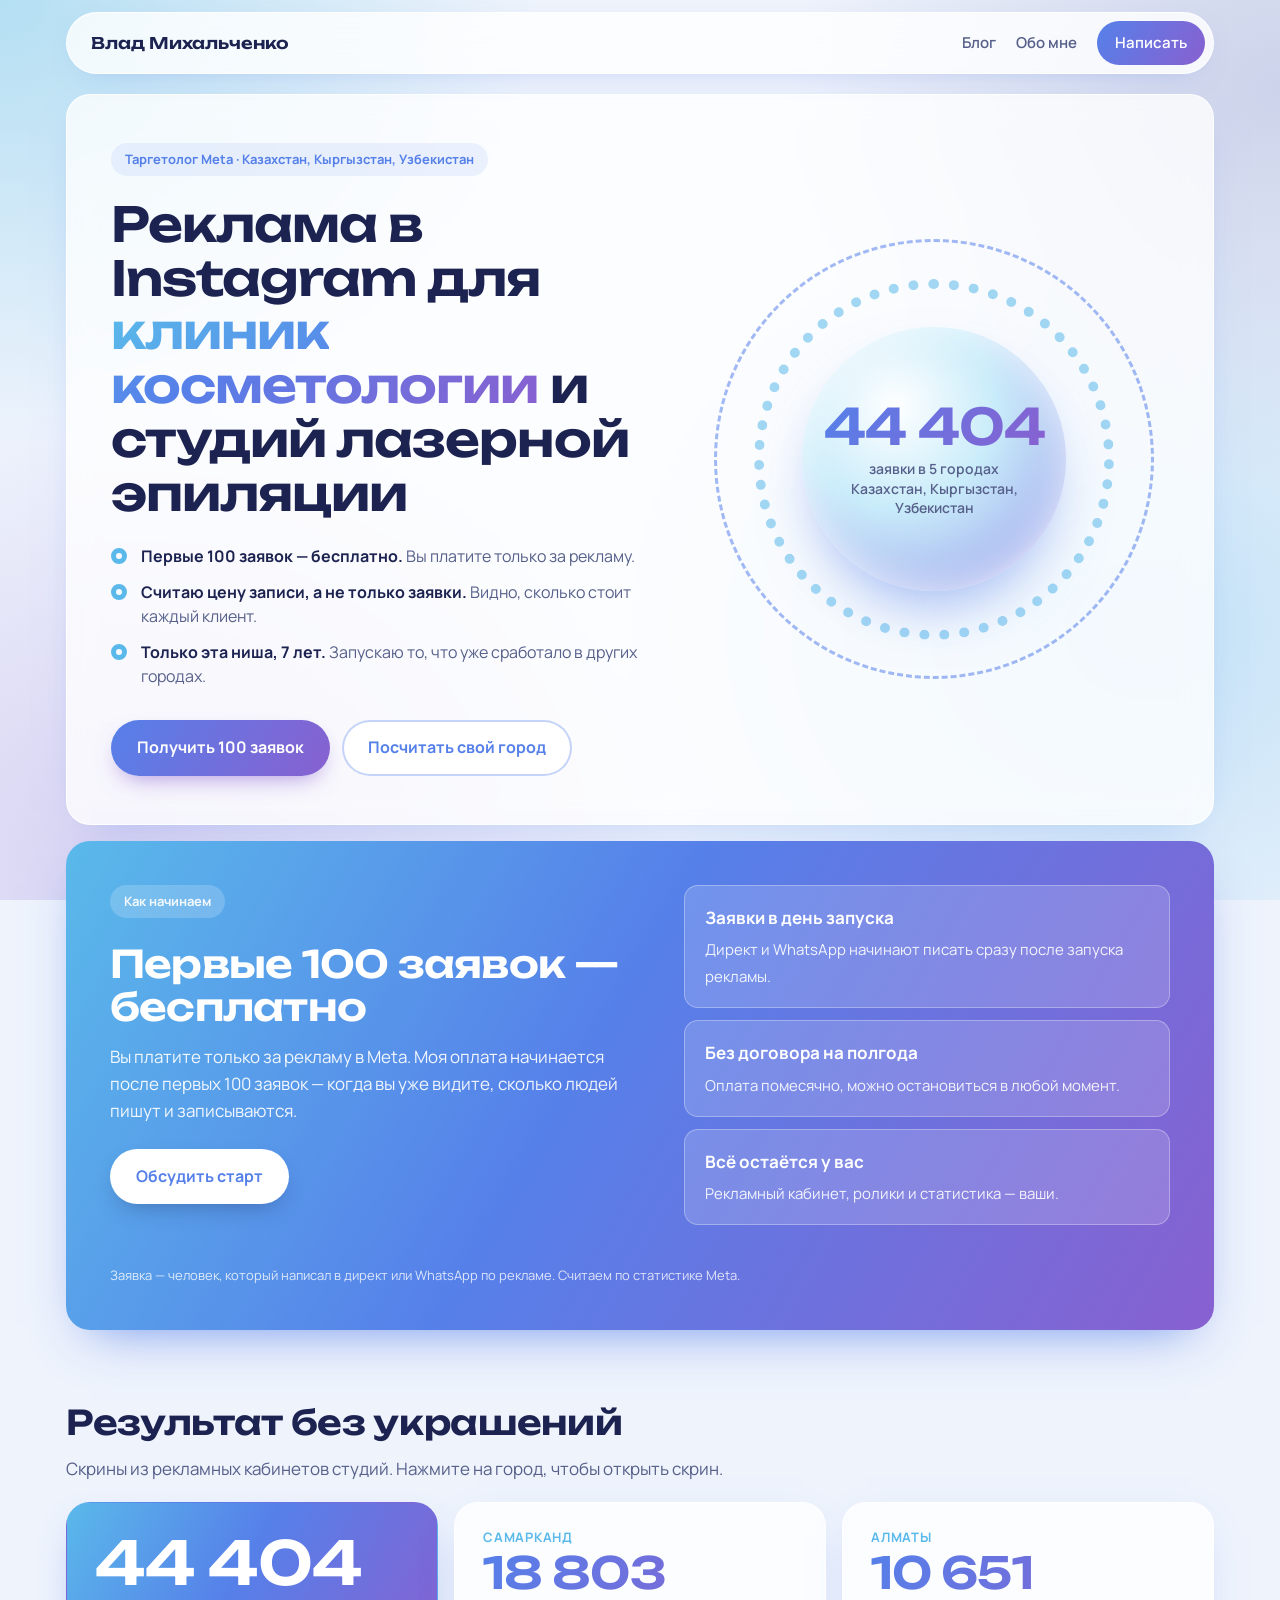
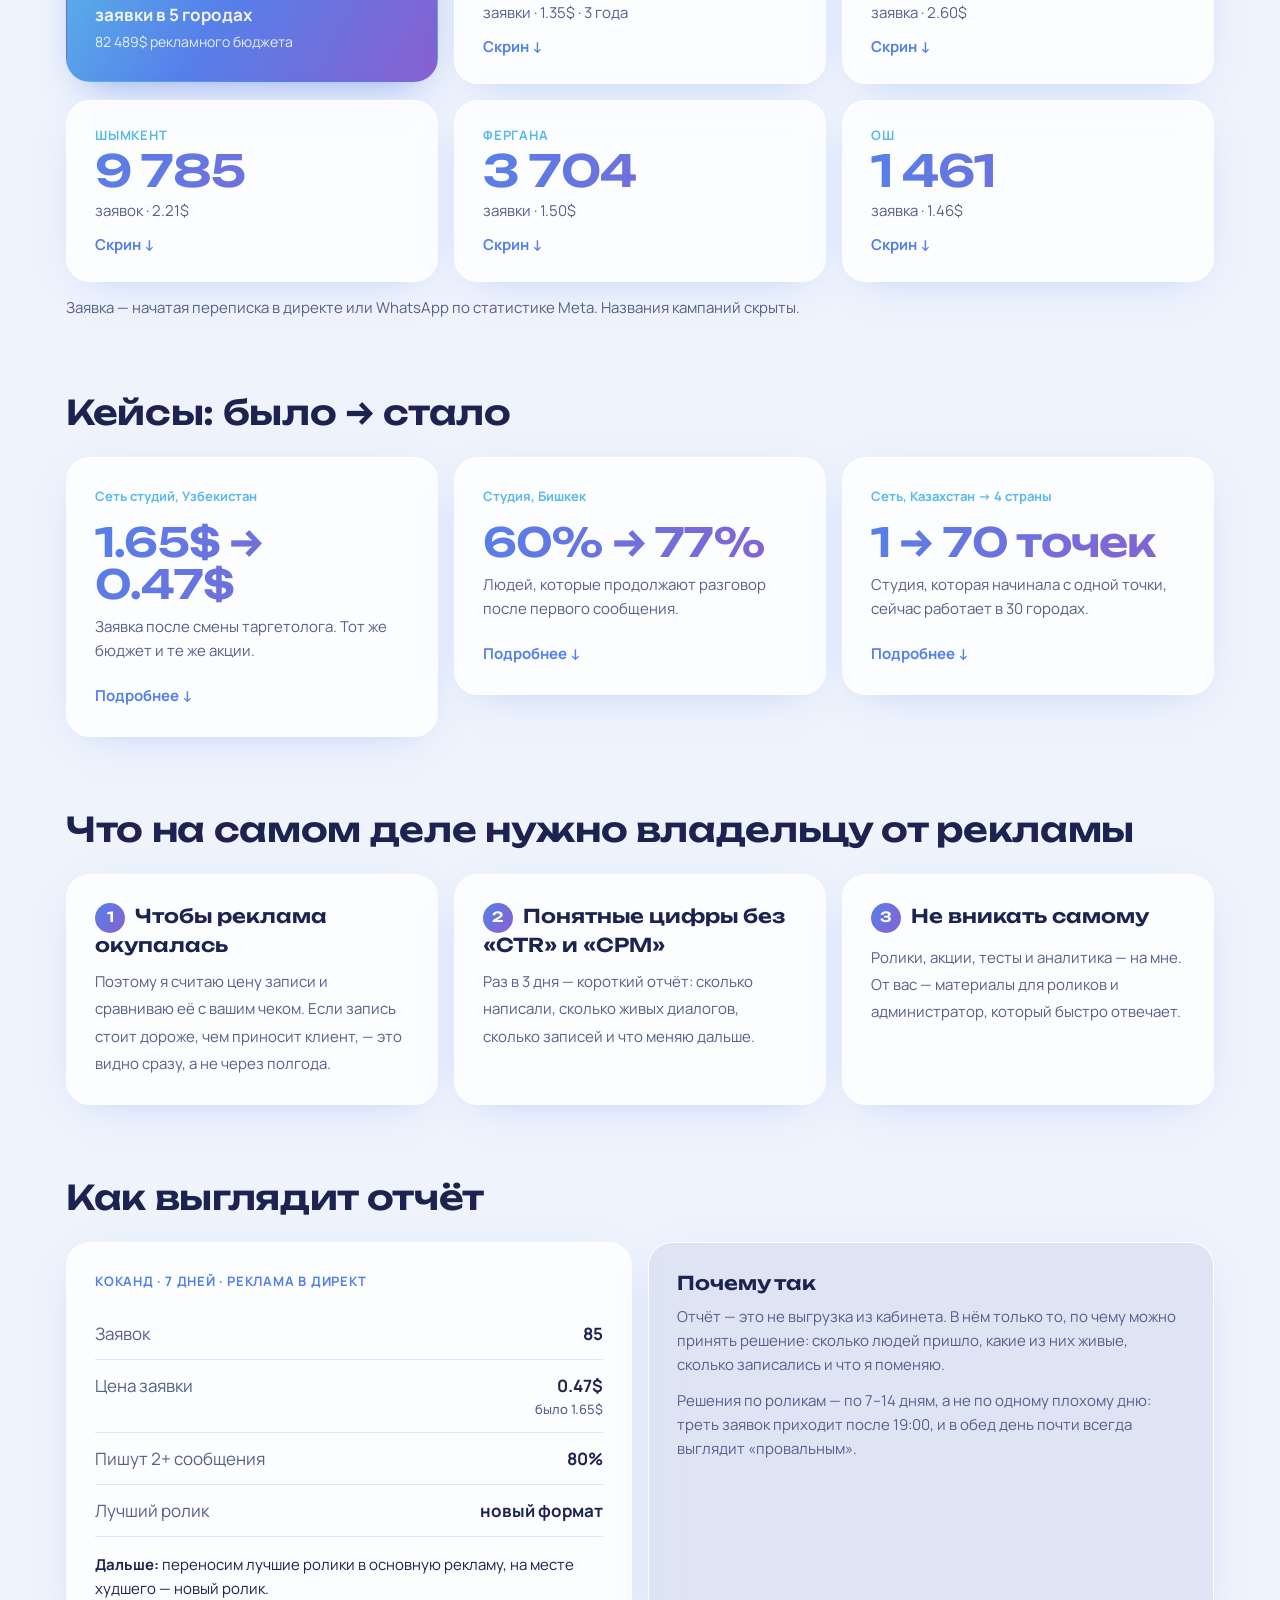
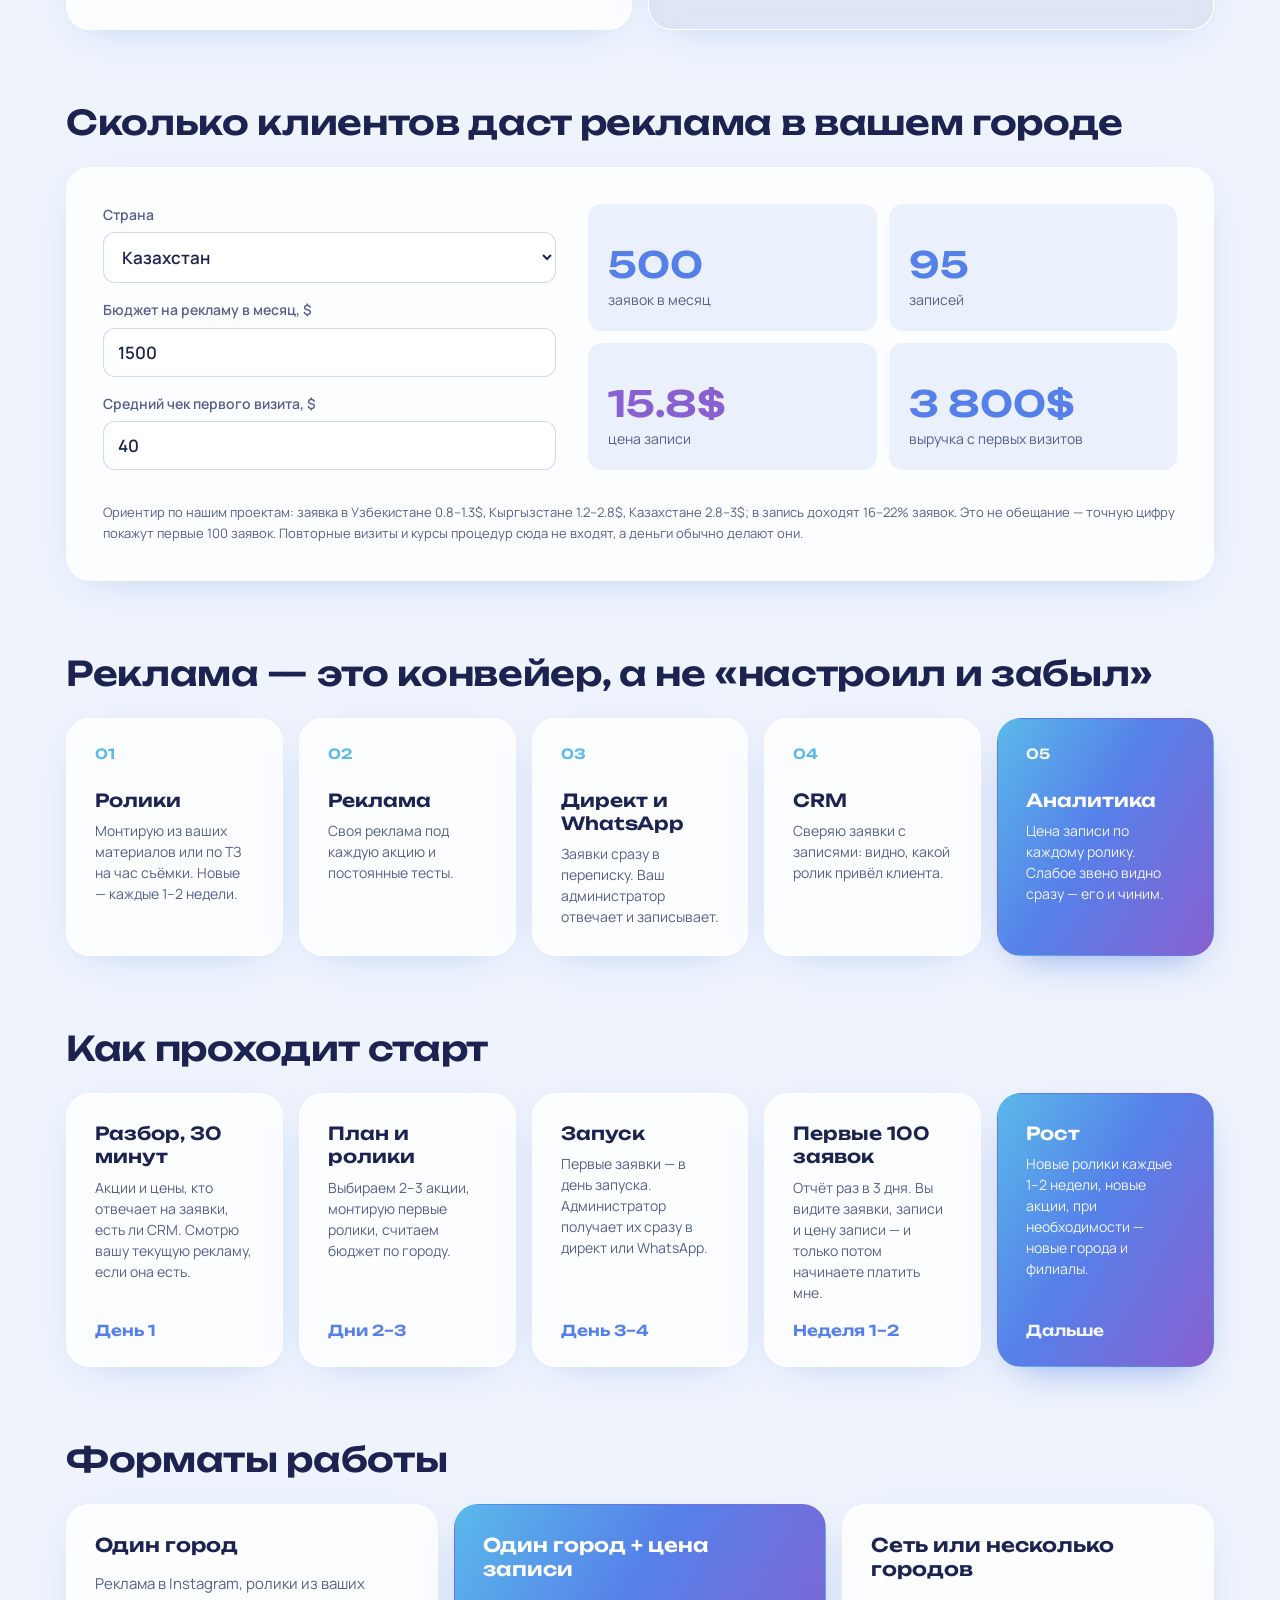
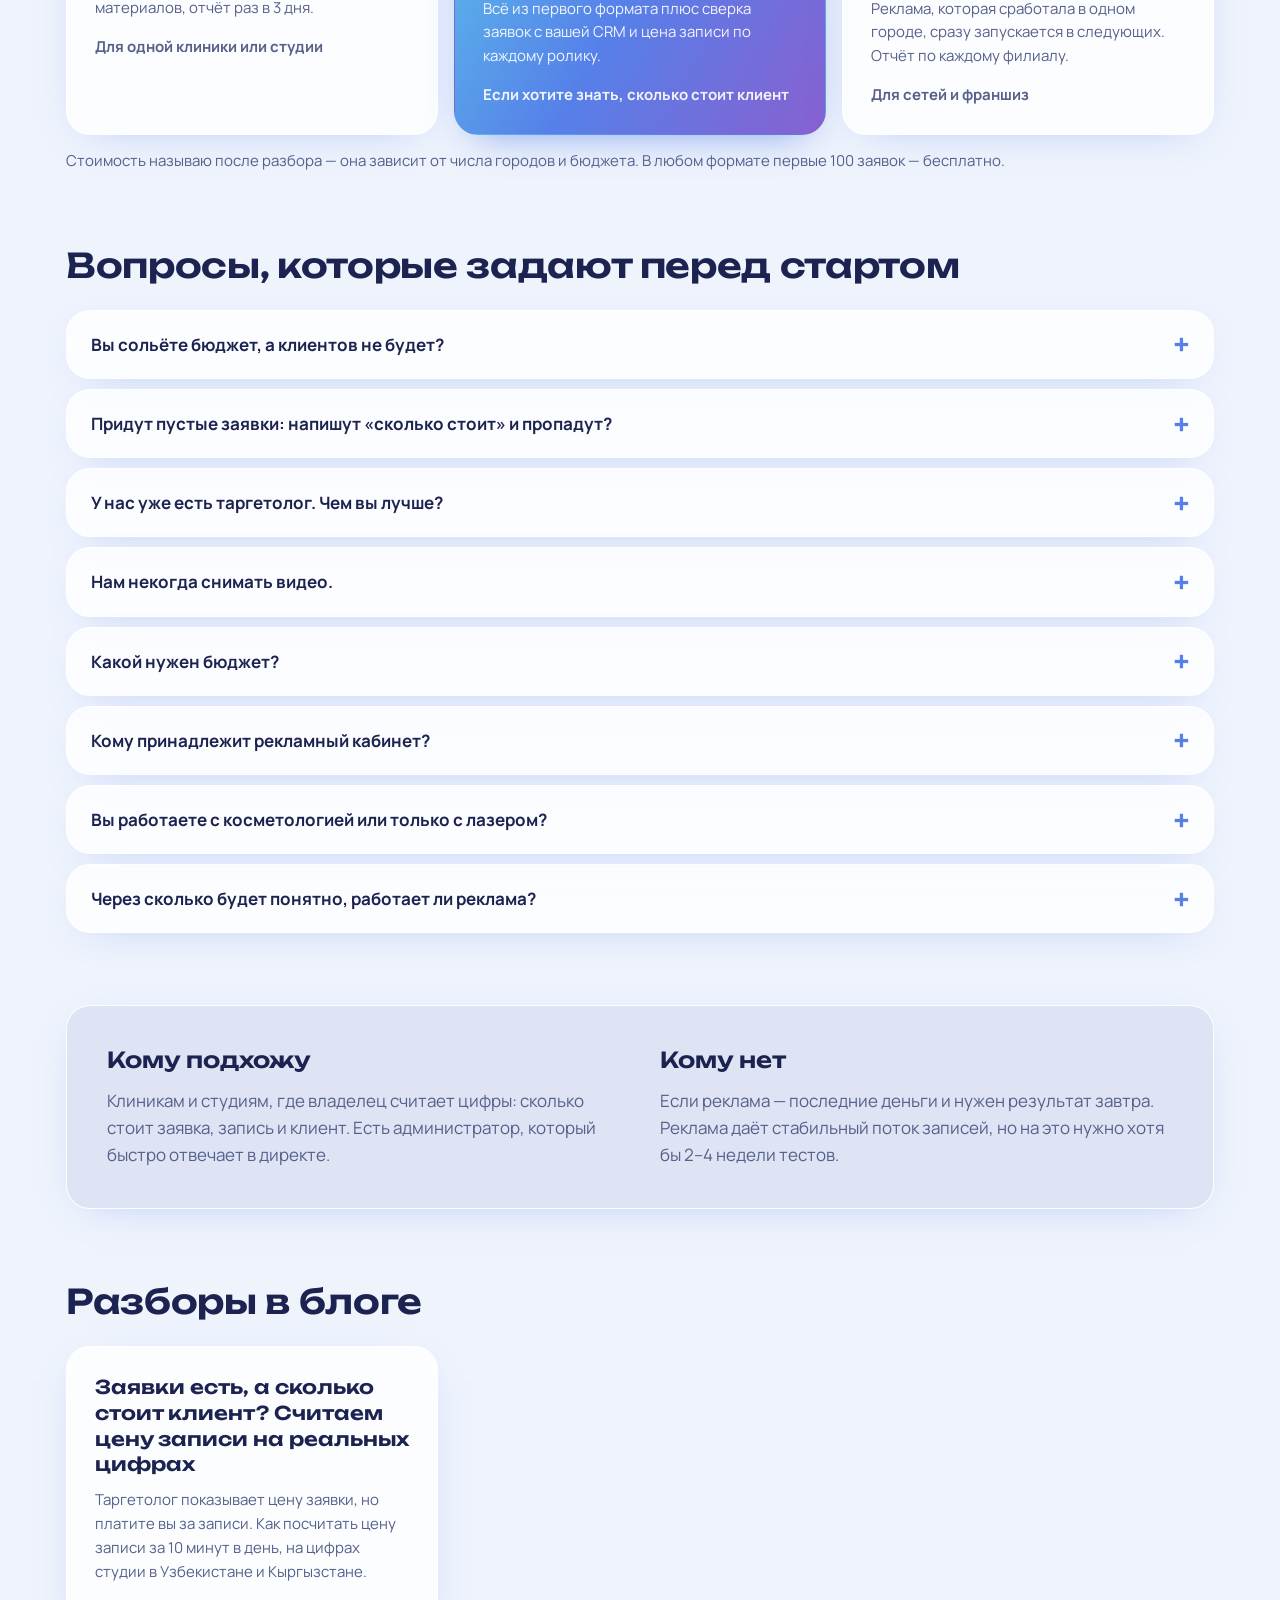
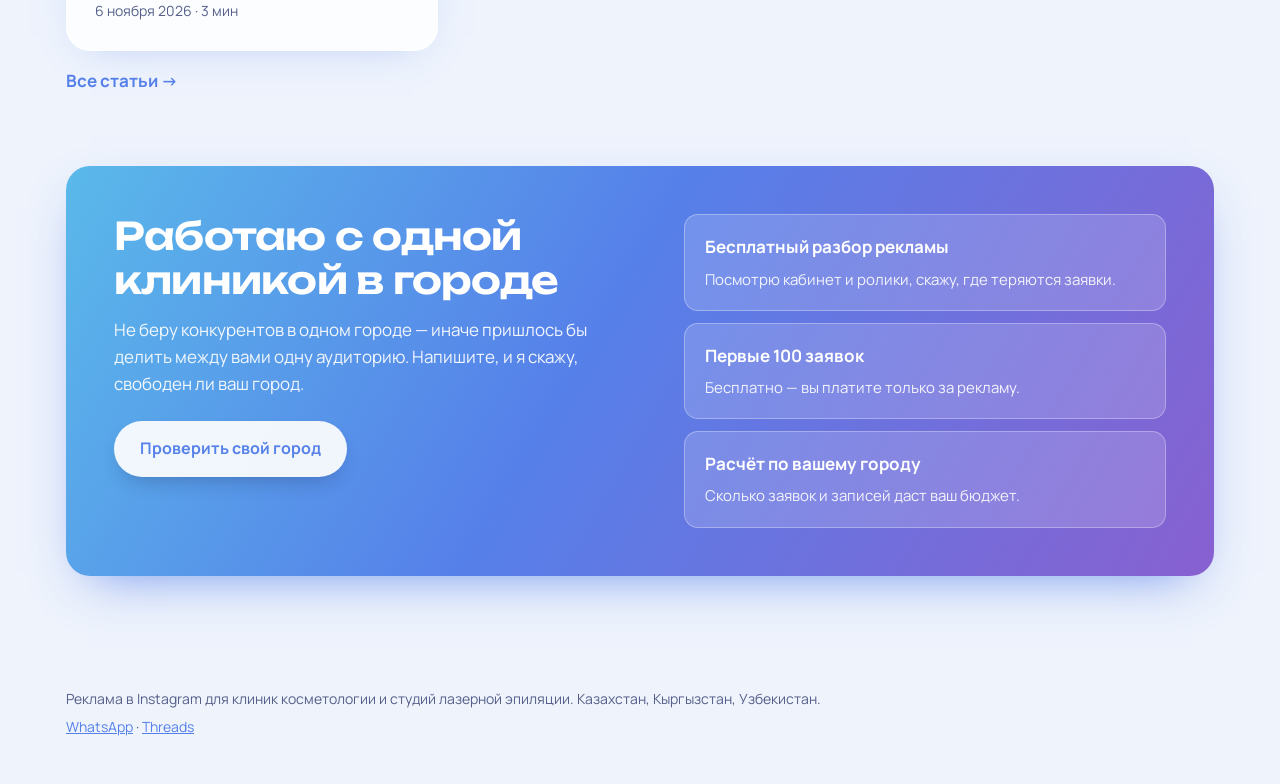
==== index.html @ 5db29335 "Яндекс Метрика" ====
<!doctype html>
<html lang="ru">
<head>
<meta charset="utf-8">
<meta name="viewport" content="width=device-width, initial-scale=1">
<title>Реклама в Instagram для клиник косметологии и студий лазерной эпиляции — Влад Михальченко</title>
<meta name="description" content="Таргетолог Meta для клиник косметологии и студий лазерной эпиляции: заявки в директ, цена записи, ролики и аналитика. Казахстан, Кыргызстан, Узбекистан.">
<link rel="canonical" href="https://vladtarget.com/">

<meta property="og:type" content="website">
<meta property="og:title" content="Реклама в Instagram для клиник косметологии и студий лазерной эпиляции — Влад Михальченко">
<meta property="og:description" content="Таргетолог Meta для клиник косметологии и студий лазерной эпиляции: заявки в директ, цена записи, ролики и аналитика. Казахстан, Кыргызстан, Узбекистан.">
<meta property="og:url" content="https://vladtarget.com/">
<meta property="og:site_name" content="Влад Михальченко — реклама для клиник">
<meta property="og:locale" content="ru_RU">
<meta property="og:image" content="https://vladtarget.com/og.jpg">
<meta property="og:image:width" content="1200">
<meta property="og:image:height" content="630">
<meta name="twitter:card" content="summary_large_image">
<link rel="icon" href="/favicon.svg" type="image/svg+xml">
<link rel="preconnect" href="https://fonts.googleapis.com"><link rel="preconnect" href="https://fonts.gstatic.com" crossorigin>
<link rel="stylesheet" href="https://fonts.googleapis.com/css2?family=Manrope:wght@400;500;600;700;800&family=Unbounded:wght@500;600;700&display=swap">
<link rel="stylesheet" href="/style.css">
<script type="application/ld+json">{"@context": "https://schema.org", "@type": "WebSite", "name": "Влад Михальченко — реклама для клиник", "url": "https://vladtarget.com/", "inLanguage": "ru", "author": {"@type": "Person", "name": "Влад Михальченко", "url": "https://vladtarget.com/about/", "jobTitle": "Таргетолог Meta (Instagram, Facebook)", "sameAs": ["https://www.threads.net/@vlad_lh"]}}</script>
<script>(function(m,e,t,r,i,k,a){m[i]=m[i]||function(){(m[i].a=m[i].a||[]).push(arguments)};m[i].l=1*new Date();
for(var j=0;j<document.scripts.length;j++){if(document.scripts[j].src===r){return;}}
k=e.createElement(t),a=e.getElementsByTagName(t)[0],k.async=1,k.src=r,a.parentNode.insertBefore(k,a)})(window,document,'script','https://mc.yandex.ru/metrika/tag.js?id=114109129','ym');
ym(114109129,'init',{ssr:true,webvisor:true,clickmap:true,referrer:document.referrer,url:location.href,accurateTrackBounce:true,trackLinks:true});
document.addEventListener('click',function(e){var a=e.target.closest&&e.target.closest('a[href*="wa.me/"]');if(a){ym(114109129,'reachGoal','whatsapp');}});</script>
<noscript><div><img src="https://mc.yandex.ru/watch/114109129" style="position:absolute;left:-9999px" alt=""></div></noscript>
</head>
<body>
<header class="top"><div class="wrap">
  <a class="logo" href="/">Влад Михальченко</a>
  <nav><a class="nav-home" href="/blog/">Блог</a><a href="/about/">Обо мне</a><a class="nav-cta" href="https://wa.me/77712825889?text=Привет%2C+прочитал+статью+в+блоге%2C+хочу+обсудить+рекламу" rel="noopener" target="_blank">Написать</a></nav>
</div></header>
<main class="wrap">
<section class="tile hero-grid">
  <div class="hero-main">
    <p class="pill">Таргетолог Meta · Казахстан, Кыргызстан, Узбекистан</p>
    <h1>Реклама в Instagram для <span class="hl">клиник косметологии</span> и студий лазерной эпиляции</h1>
    <ul class="hero-bullets">
      <li><b>Первые 100 заявок — бесплатно.</b> Вы платите только за рекламу.</li>
      <li><b>Считаю цену записи, а не только заявки.</b> Видно, сколько стоит каждый клиент.</li>
      <li><b>Только эта ниша, 7 лет.</b> Запускаю то, что уже сработало в других городах.</li>
    </ul>
    <p class="hero-actions"><a class="btn" href="https://wa.me/77712825889?text=Привет%2C+прочитал+статью+в+блоге%2C+хочу+обсудить+рекламу" rel="noopener" target="_blank">Получить 100 заявок</a><a class="btn btn-dark" href="#calc">Посчитать свой город</a></p>
  </div>
  <div class="hero-visual" aria-hidden="true">
    <div class="orbit orbit-1"></div>
    <div class="orbit orbit-2"></div>
    <div class="orbit orbit-3"></div>
    <div class="orbit-core"><b>44 404</b><span>заявки в 5 городах<br>Казахстан, Кыргызстан,<br>Узбекистан</span></div>
  </div>
</section>

<section class="tile tile-dark offer">
  <div class="offer-main">
    <p class="pill pill-light">Как начинаем</p>
    <h2>Первые 100 заявок — бесплатно</h2>
    <p>Вы платите только за рекламу в Meta. Моя оплата начинается после первых 100 заявок — когда вы уже видите, сколько людей пишут и записываются.</p>
    <a class="btn" href="https://wa.me/77712825889?text=Привет%2C+прочитал+статью+в+блоге%2C+хочу+обсудить+рекламу" rel="noopener" target="_blank">Обсудить старт</a>
  </div>
  <ul class="offer-list">
    <li><b>Заявки в день запуска</b><span>Директ и WhatsApp начинают писать сразу после запуска рекламы.</span></li>
    <li><b>Без договора на полгода</b><span>Оплата помесячно, можно остановиться в любой момент.</span></li>
    <li><b>Всё остаётся у вас</b><span>Рекламный кабинет, ролики и статистика — ваши.</span></li>
  </ul>
  <p class="offer-note">Заявка — человек, который написал в директ или WhatsApp по рекламе. Считаем по статистике Meta.</p>
</section>

<h2 class="h2">Результат без украшений</h2>
<p class="section-lead">Скрины из рекламных кабинетов студий. Нажмите на город, чтобы открыть скрин.</p>
<section class="bento cities">
  <div class="tile tile-accent cities-total"><b>44 404</b><span>заявки в 5 городах</span><em>82 489$ рекламного бюджета</em></div>
  <details class="tile city"><summary><span class="city-name">Самарканд</span><b>18 803</b><span class="city-meta">заявки · 1.35$ · 3 года</span><span class="case-open">Скрин</span></summary><img src="/cases/samarkand.jpg" alt="Самарканд: 18 803 переписки, 1.35$, расход 25 433.98$" loading="lazy"></details>
  <details class="tile city"><summary><span class="city-name">Алматы</span><b>10 651</b><span class="city-meta">заявка · 2.60$</span><span class="case-open">Скрин</span></summary><img src="/cases/almaty.jpg" alt="Алматы: 10 651 переписка, 2.60$, расход 27 689.93$" loading="lazy"></details>
  <details class="tile city"><summary><span class="city-name">Шымкент</span><b>9 785</b><span class="city-meta">заявок · 2.21$</span><span class="case-open">Скрин</span></summary><img src="/cases/shymkent.jpg" alt="Шымкент: 9 785 переписок, 2.21$, расход 21 665.60$" loading="lazy"></details>
  <details class="tile city"><summary><span class="city-name">Фергана</span><b>3 704</b><span class="city-meta">заявки · 1.50$</span><span class="case-open">Скрин</span></summary><img src="/cases/fergana.jpg" alt="Фергана: 3 704 переписки, 1.50$, расход 5 564.79$" loading="lazy"></details>
  <details class="tile city"><summary><span class="city-name">Ош</span><b>1 461</b><span class="city-meta">заявка · 1.46$</span><span class="case-open">Скрин</span></summary><img src="/cases/osh.jpg" alt="Ош: 1 461 переписка, 1.46$, расход 2 133.60$" loading="lazy"></details>
</section>
<p class="formats-note">Заявка — начатая переписка в директе или WhatsApp по статистике Meta. Названия кампаний скрыты.</p>

<h2 class="h2">Кейсы: было → стало</h2>
<section class="bento cases3">
  <details class="tile case">
    <summary>
      <p class="case-tag">Сеть студий, Узбекистан</p>
      <p class="case-big">1.65$ → 0.47$</p>
      <p class="case-sub">Заявка после смены таргетолога. Тот же бюджет и те же акции.</p>
      <span class="case-open">Подробнее</span>
    </summary>
    <div class="case-body">
      <p><b>Задача.</b> Франчайзи сети пришли от другого таргетолога: заявка 1.4–2$, владельцы считали, что «рынок столько стоит».</p>
      <p><b>Что сделали.</b> Бюджет и акции не трогали — заменили ролики и пересобрали рекламу под каждую акцию.</p>
      <p><b>Результат за первую неделю:</b></p>
      <ul><li>Коканд: 1.65$ → 0.47$, 85 заявок</li><li>Андижан: 0.71$ → 0.31$, 120 заявок</li><li>Фергана: 1.43$ → 0.83$</li><li>Джизак: ~2$ → 0.44$</li></ul>
    </div>
  </details>
  <details class="tile case">
    <summary>
      <p class="case-tag">Студия, Бишкек</p>
      <p class="case-big">60% → 77%</p>
      <p class="case-sub">Людей, которые продолжают разговор после первого сообщения.</p>
      <span class="case-open">Подробнее</span>
    </summary>
    <div class="case-body">
      <p><b>Задача.</b> Админы жаловались: «пишут по рекламе и сразу пропадают».</p>
      <p><b>Что сделали.</b> Стали оценивать ролики не по цене заявки, а по живому диалогу — человек написал 2 сообщения и больше. Слабые по этой цифре ролики убрали, остальное перестроили.</p>
      <p><b>Результат.</b> Доля живых диалогов выросла с 60% до 77%. Цена новой записи — 6.55$ (по системе записи, август).</p>
    </div>
  </details>
  <details class="tile case">
    <summary>
      <p class="case-tag">Сеть, Казахстан → 4 страны</p>
      <p class="case-big">1 → 70 точек</p>
      <p class="case-sub">Студия, которая начинала с одной точки, сейчас работает в 30 городах.</p>
      <span class="case-open">Подробнее</span>
    </summary>
    <div class="case-body">
      <p><b>Задача.</b> Первая студия хотела стабильный поток клиентов, потом — открываться в новых городах.</p>
      <p><b>Что сделали.</b> Рекламу, которая сработала в одном городе, сразу запускали в следующем. Новые точки получали заявки с первых дней, без месяцев тестов.</p>
      <p><b>Результат.</b> Сеть выросла через франшизу в Казахстан, Кыргызстан, Узбекистан и Беларусь. Новые точки передавали мне.</p>
    </div>
  </details>
</section>

<h2 class="h2">Что на самом деле нужно владельцу от рекламы</h2>
<ol class="bento needs">
  <li class="tile"><b>Чтобы реклама окупалась</b><span>Поэтому я считаю цену записи и сравниваю её с вашим чеком. Если запись стоит дороже, чем приносит клиент, — это видно сразу, а не через полгода.</span></li>
  <li class="tile"><b>Понятные цифры без «CTR» и «CPM»</b><span>Раз в 3 дня — короткий отчёт: сколько написали, сколько живых диалогов, сколько записей и что меняю дальше.</span></li>
  <li class="tile"><b>Не вникать самому</b><span>Ролики, акции, тесты и аналитика — на мне. От вас — материалы для роликов и администратор, который быстро отвечает.</span></li>
</ol>

<h2 class="h2">Как выглядит отчёт</h2>
<section class="bento report-grid">
  <div class="tile report">
    <p class="report-head">Коканд · 7 дней · реклама в директ</p>
    <ul class="report-rows">
      <li><span>Заявок</span><b>85</b></li>
      <li><span>Цена заявки</span><b>0.47$ <em>было 1.65$</em></b></li>
      <li><span>Пишут 2+ сообщения</span><b>80%</b></li>
      <li><span>Лучший ролик</span><b>новый формат</b></li>
    </ul>
    <p class="report-next"><b>Дальше:</b> переносим лучшие ролики в основную рекламу, на месте худшего — новый ролик.</p>
  </div>
  <div class="tile tile-soft report-why">
    <h3>Почему так</h3>
    <p>Отчёт — это не выгрузка из кабинета. В нём только то, по чему можно принять решение: сколько людей пришло, какие из них живые, сколько записались и что я поменяю.</p>
    <p>Решения по роликам — по 7–14 дням, а не по одному плохому дню: треть заявок приходит после 19:00, и в обед день почти всегда выглядит «провальным».</p>
  </div>
</section>

<h2 class="h2" id="calc">Сколько клиентов даст реклама в вашем городе</h2>
<section class="tile calc">
  <div class="calc-form">
    <label>Страна
      <select id="c-country">
        <option value="1.3">Узбекистан</option>
        <option value="2.5">Кыргызстан</option>
        <option value="3" selected>Казахстан</option>
      </select>
    </label>
    <label>Бюджет на рекламу в месяц, $
      <input id="c-budget" type="number" min="100" step="50" value="1500" inputmode="numeric">
    </label>
    <label>Средний чек первого визита, $
      <input id="c-check" type="number" min="5" step="5" value="40" inputmode="numeric">
    </label>
  </div>
  <div class="calc-out">
    <div><b id="o-leads">—</b><span>заявок в месяц</span></div>
    <div><b id="o-rec">—</b><span>записей</span></div>
    <div><b id="o-cpr">—</b><span>цена записи</span></div>
    <div><b id="o-rev">—</b><span>выручка с первых визитов</span></div>
  </div>
  <p class="calc-note">Ориентир по нашим проектам: заявка в Узбекистане 0.8–1.3$, Кыргызстане 1.2–2.8$, Казахстане 2.8–3$; в запись доходят 16–22% заявок. Это не обещание — точную цифру покажут первые 100 заявок. Повторные визиты и курсы процедур сюда не входят, а деньги обычно делают они.</p>
</section>
<script>
(function () {
  var $ = function (id) { return document.getElementById(id); };
  function fmt(n) { return Math.round(n).toLocaleString('ru-RU'); }
  function calc() {
    var cpl = parseFloat($('c-country').value) || 3;
    var budget = parseFloat($('c-budget').value) || 0;
    var check = parseFloat($('c-check').value) || 0;
    var leads = budget / cpl, rec = leads * 0.19;
    $('o-leads').textContent = fmt(leads);
    $('o-rec').textContent = fmt(rec);
    $('o-cpr').textContent = rec ? (budget / rec).toFixed(1).replace('.0', '') + '$' : '—';
    $('o-rev').textContent = fmt(rec * check) + '$';
  }
  ['c-country', 'c-budget', 'c-check'].forEach(function (id) { $(id).addEventListener('input', calc); });
  calc();
})();
</script>

<h2 class="h2">Реклама — это конвейер, а не «настроил и забыл»</h2>
<ol class="bento conveyor">
  <li class="tile"><i>01</i><b>Ролики</b><span>Монтирую из ваших материалов или по ТЗ на час съёмки. Новые — каждые 1–2 недели.</span></li>
  <li class="tile"><i>02</i><b>Реклама</b><span>Своя реклама под каждую акцию и постоянные тесты.</span></li>
  <li class="tile"><i>03</i><b>Директ и WhatsApp</b><span>Заявки сразу в переписку. Ваш администратор отвечает и записывает.</span></li>
  <li class="tile"><i>04</i><b>CRM</b><span>Сверяю заявки с записями: видно, какой ролик привёл клиента.</span></li>
  <li class="tile tile-accent"><i>05</i><b>Аналитика</b><span>Цена записи по каждому ролику. Слабое звено видно сразу — его и чиним.</span></li>
</ol>

<h2 class="h2">Как проходит старт</h2>
<ol class="bento stages">
  <li class="tile"><b>Разбор, 30 минут</b><span>Акции и цены, кто отвечает на заявки, есть ли CRM. Смотрю вашу текущую рекламу, если она есть.</span><i>День 1</i></li>
  <li class="tile"><b>План и ролики</b><span>Выбираем 2–3 акции, монтирую первые ролики, считаем бюджет по городу.</span><i>Дни 2–3</i></li>
  <li class="tile"><b>Запуск</b><span>Первые заявки — в день запуска. Администратор получает их сразу в директ или WhatsApp.</span><i>День 3–4</i></li>
  <li class="tile"><b>Первые 100 заявок</b><span>Отчёт раз в 3 дня. Вы видите заявки, записи и цену записи — и только потом начинаете платить мне.</span><i>Неделя 1–2</i></li>
  <li class="tile tile-accent"><b>Рост</b><span>Новые ролики каждые 1–2 недели, новые акции, при необходимости — новые города и филиалы.</span><i>Дальше</i></li>
</ol>

<h2 class="h2">Форматы работы</h2>
<section class="bento formats">
  <div class="tile"><h3>Один город</h3><p>Реклама в Instagram, ролики из ваших материалов, отчёт раз в 3 дня.</p><p class="fmt-for">Для одной клиники или студии</p></div>
  <div class="tile tile-accent"><h3>Один город + цена записи</h3><p>Всё из первого формата плюс сверка заявок с вашей CRM и цена записи по каждому ролику.</p><p class="fmt-for">Если хотите знать, сколько стоит клиент</p></div>
  <div class="tile"><h3>Сеть или несколько городов</h3><p>Реклама, которая сработала в одном городе, сразу запускается в следующих. Отчёт по каждому филиалу.</p><p class="fmt-for">Для сетей и франшиз</p></div>
</section>
<p class="formats-note">Стоимость называю после разбора — она зависит от числа городов и бюджета. В любом формате первые 100 заявок — бесплатно.</p>

<h2 class="h2">Вопросы, которые задают перед стартом</h2>
<section class="faq">
  <details class="tile"><summary>Вы сольёте бюджет, а клиентов не будет?</summary><p>Первые заявки приходят в день запуска, и вы видите их сами — в своём директе. Пока не набралось 100 заявок, вы платите только за рекламу. Если реклама не работает, это видно за несколько дней, а не через месяц.</p></details>
  <details class="tile"><summary>Придут пустые заявки: напишут «сколько стоит» и пропадут?</summary><p>Часть людей всегда пропадает после первого сообщения — по рынку это 30–40%. Поэтому я оцениваю ролики не по цене заявки, а по живому диалогу: сколько людей написали 2 сообщения и больше. В наших городах таких 70–80%. Ролики, которые приводят «молчунов», выключаю.</p></details>
  <details class="tile"><summary>У нас уже есть таргетолог. Чем вы лучше?</summary><p>Проверить просто: те же акции, тот же бюджет, 100 заявок. У франчайзи сети в Узбекистане после смены таргетолога заявка подешевела в 2–4 раза — менялись только ролики.</p></details>
  <details class="tile"><summary>Нам некогда снимать видео.</summary><p>Снимать специально не нужно. Монтирую из того, что у вас уже есть, или даю ТЗ на один час съёмки — на несколько недель роликов.</p></details>
  <details class="tile"><summary>Какой нужен бюджет?</summary><p>Для старта в одном городе хватит 15–20$ в день. Чтобы реклама давала стабильный поток записей в большом городе, ориентир — от 1 500$ в месяц. Точнее посчитаем на разборе.</p></details>
  <details class="tile"><summary>Кому принадлежит рекламный кабинет?</summary><p>Вам. Кабинет, страница, ролики и вся статистика остаются у вас, даже если мы перестанем работать.</p></details>
  <details class="tile"><summary>Вы работаете с косметологией или только с лазером?</summary><p>Большая часть опыта — лазерная эпиляция, но механика одна: реклама в директ, заявки, администратор, записи. Те же цифры — цена заявки, живой диалог, цена записи — работают и для клиник косметологии.</p></details>
  <details class="tile"><summary>Через сколько будет понятно, работает ли реклама?</summary><p>Первые заявки — в день запуска. Первые выводы по роликам — через 7–14 дней. Цена записи — когда наберётся хотя бы 100 заявок.</p></details>
</section>

<section class="tile tile-soft fit">
  <div><h2>Кому подхожу</h2><p>Клиникам и студиям, где владелец считает цифры: сколько стоит заявка, запись и клиент. Есть администратор, который быстро отвечает в директе.</p></div>
  <div><h2>Кому нет</h2><p>Если реклама — последние деньги и нужен результат завтра. Реклама даёт стабильный поток записей, но на это нужно хотя бы 2–4 недели тестов.</p></div>
</section>

<h2 class="h2">Разборы в блоге</h2>
<ul class="cards"><li class="card"><a href="/blog/cena-zapisi/">
  <h2>Заявки есть, а сколько стоит клиент? Считаем цену записи на реальных цифрах</h2><p>Таргетолог показывает цену заявки, но платите вы за записи. Как посчитать цену записи за 10 минут в день, на цифрах студии в Узбекистане и Кыргызстане.</p>
  <span class="meta">6 ноября 2026 · 3 мин</span></a></li></ul>
<p class="more"><a href="/blog/">Все статьи →</a></p>

<section class="final">
  <div class="final-main">
    <h2>Работаю с одной клиникой в городе</h2>
    <p>Не беру конкурентов в одном городе — иначе пришлось бы делить между вами одну аудиторию. Напишите, и я скажу, свободен ли ваш город.</p>
    <p class="hero-actions"><a class="btn" href="https://wa.me/77712825889?text=Привет%2C+прочитал+статью+в+блоге%2C+хочу+обсудить+рекламу" rel="noopener" target="_blank">Проверить свой город</a></p>
  </div>
  <ul class="final-list">
    <li><b>Бесплатный разбор рекламы</b><span>Посмотрю кабинет и ролики, скажу, где теряются заявки.</span></li>
    <li><b>Первые 100 заявок</b><span>Бесплатно — вы платите только за рекламу.</span></li>
    <li><b>Расчёт по вашему городу</b><span>Сколько заявок и записей даст ваш бюджет.</span></li>
  </ul>
</section>

</main>
<footer class="foot"><div class="wrap">
  <p>Реклама в Instagram для клиник косметологии и студий лазерной эпиляции. Казахстан, Кыргызстан, Узбекистан.</p>
  <p><a href="https://wa.me/77712825889?text=Привет%2C+прочитал+статью+в+блоге%2C+хочу+обсудить+рекламу" rel="noopener" target="_blank">WhatsApp</a> · <a href="https://www.threads.net/@vlad_lh" rel="noopener" target="_blank">Threads</a></p>
</div></footer>
</body>
</html>
---- style.css ----
/* Палитра «чистый и энергичный»: #5680E9 #84CEEB #5AB9EA #C1C8E4 #8860D0. Сайт всегда светлый. */
:root{
  color-scheme:light;
  --blue:#5680e9;--sky:#84ceeb;--sky-2:#5ab9ea;--lav:#c1c8e4;--violet:#8860d0;
  --text:#1c2350;--muted:#56608a;--line:rgba(86,128,233,.18);
  --card:rgba(255,255,255,.78);--card-solid:#fff;--soft:#eaf0fc;
  --grad:linear-gradient(120deg,#5ab9ea 0%,#5680e9 45%,#8860d0 100%);
  --grad-btn:linear-gradient(120deg,#5680e9 0%,#8860d0 100%);
  --r:24px;--r-sm:14px;
  --font:"Manrope",-apple-system,BlinkMacSystemFont,"Segoe UI",Roboto,Arial,sans-serif;
  --font-head:"Unbounded","Manrope",-apple-system,Arial,sans-serif;
}
*{box-sizing:border-box}
html{-webkit-text-size-adjust:100%;background:#eef3fc}
body{margin:0;color:var(--text);font:17px/1.6 var(--font);min-height:100vh;
  background:
    radial-gradient(60vw 50vw at 0% 0%,rgba(132,206,235,.55) 0%,transparent 70%),
    radial-gradient(55vw 45vw at 100% 10%,rgba(193,200,228,.75) 0%,transparent 70%),
    radial-gradient(60vw 50vw at 90% 70%,rgba(90,185,234,.28) 0%,transparent 70%),
    radial-gradient(60vw 50vw at 10% 95%,rgba(136,96,208,.22) 0%,transparent 70%),
    #eef3fc;background-attachment:fixed}
img{max-width:100%;display:block}
a{color:var(--blue)}
.wrap{max-width:1180px;margin:0 auto;padding:0 16px}
.muted{color:var(--muted)}

/* шапка */
.top{position:sticky;top:0;z-index:10;padding:12px 0}
.top .wrap{display:flex;align-items:center;justify-content:space-between;gap:12px;background:rgba(255,255,255,.8);backdrop-filter:blur(14px);-webkit-backdrop-filter:blur(14px);border:1px solid rgba(255,255,255,.95);box-shadow:0 8px 30px -18px rgba(86,128,233,.5);border-radius:999px;padding:8px 8px 8px 24px;max-width:1148px}
.logo{font:600 16px/1 var(--font-head);color:var(--text);text-decoration:none;white-space:nowrap}
nav{display:flex;gap:20px;align-items:center;font-size:15px;font-weight:600}
nav a{color:var(--muted);text-decoration:none;white-space:nowrap}
nav a:hover{color:var(--blue)}
nav .nav-cta{background:var(--grad-btn);color:#fff;padding:10px 18px;border-radius:999px}
nav .nav-cta:hover{color:#fff;filter:brightness(1.08)}

/* плитки */
.bento{display:grid;gap:16px;list-style:none;padding:0;margin:0}
.tile{background:var(--card);backdrop-filter:blur(14px);-webkit-backdrop-filter:blur(14px);border:1px solid rgba(255,255,255,.95);box-shadow:0 10px 40px -24px rgba(86,128,233,.55);border-radius:var(--r);padding:28px;position:relative;overflow:hidden}
.tile-accent,.tile-dark{background:var(--grad);border-color:transparent;color:#fff;box-shadow:0 16px 40px -20px rgba(86,128,233,.8)}
.tile-soft{background:rgba(193,200,228,.35)}

/* кнопки */
.btn{display:inline-block;background:var(--grad-btn);color:#fff;text-decoration:none;font-weight:700;padding:15px 26px;border-radius:999px;font-size:16px;box-shadow:0 10px 24px -10px rgba(136,96,208,.75);transition:filter .2s,transform .2s}
.btn:hover{filter:brightness(1.08);transform:translateY(-1px)}
.btn-dark{background:#fff;color:var(--blue);box-shadow:inset 0 0 0 2px rgba(86,128,233,.35)}
.btn-dark:hover{box-shadow:inset 0 0 0 2px var(--blue)}

/* первый экран */
main{padding-top:8px}
.hero-grid{display:grid;grid-template-columns:1.2fr 1fr;gap:24px;align-items:center;padding:48px 44px;margin-top:8px}
.pill{display:inline-block;margin:0 0 22px;padding:6px 14px;border-radius:999px;background:rgba(86,128,233,.1);color:var(--blue);font-size:13px;font-weight:700}
.hero-main h1{font:600 clamp(30px,4vw,48px)/1.12 var(--font-head);letter-spacing:-.02em;margin:0 0 24px}
.hl{background:var(--grad);-webkit-background-clip:text;background-clip:text;color:transparent}
.lead{color:var(--muted);font-size:18px;margin:0}
.hero-bullets{list-style:none;margin:0;padding:0;display:grid;gap:12px}
.hero-bullets li{position:relative;padding-left:30px;color:var(--muted);font-size:16px;line-height:1.5}
.hero-bullets li::before{content:"";position:absolute;left:0;top:4px;width:16px;height:16px;border-radius:50%;border:5px solid var(--sky-2);box-sizing:border-box}
.hero-bullets b{color:var(--text)}
.hero-actions{display:flex;flex-wrap:wrap;gap:12px;margin:32px 0 0}

/* круг на первом экране */
.hero-visual{position:relative;aspect-ratio:1;width:100%;max-width:440px;justify-self:center;display:grid;place-items:center}
.orbit{position:absolute;border-radius:50%}
.orbit-1{inset:0;border:3px dashed rgba(86,128,233,.55);animation:spin 60s linear infinite}
.orbit-2{inset:9%;border:10px dotted rgba(90,185,234,.55);animation:spin 90s linear infinite reverse}
.orbit-3{inset:20%;background:radial-gradient(circle at 35% 30%,#fff 0%,#c9ecfa 40%,#a9b8f0 75%,#b7a2e6 100%);box-shadow:0 30px 60px -20px rgba(86,128,233,.6),inset 0 0 40px rgba(255,255,255,.8)}
.orbit-core{position:relative;text-align:center}
.orbit-core b{display:block;font:600 clamp(34px,4vw,50px)/1 var(--font-head);background:var(--grad-btn);-webkit-background-clip:text;background-clip:text;color:transparent;letter-spacing:-.02em}
.orbit-core span{display:block;margin-top:8px;font-size:14px;font-weight:600;color:var(--muted);line-height:1.4}
@keyframes spin{to{transform:rotate(360deg)}}
@media (prefers-reduced-motion:reduce){.orbit{animation:none}}

/* заголовки секций */
.h2{font:600 clamp(24px,3vw,34px)/1.2 var(--font-head);letter-spacing:-.01em;margin:72px 0 24px}

/* оффер и финал — яркий градиент */
.offer,.final,.cta{background:var(--grad);color:#fff;border:0;box-shadow:0 20px 50px -24px rgba(86,128,233,.9)}
.offer{margin-top:16px;display:grid;grid-template-columns:1.1fr 1fr;gap:40px;padding:44px}
.offer h2,.final h2{font:600 clamp(26px,3.2vw,38px)/1.15 var(--font-head);letter-spacing:-.02em;margin:0 0 14px}
.offer-main p,.final-main p{opacity:.92;margin:0 0 24px}
.pill-light{background:rgba(255,255,255,.2);color:#fff}
.offer-list,.final-list{list-style:none;margin:0;padding:0;display:grid;gap:12px;align-content:center}
.offer-list li,.final-list li{padding:18px 20px;border-radius:var(--r-sm);background:rgba(255,255,255,.16);border:1px solid rgba(255,255,255,.3)}
.offer-list b,.final-list b{display:block;font-weight:700;margin-bottom:4px}
.offer-list span,.final-list span{font-size:15px;opacity:.9}
.offer-note{grid-column:1/-1;margin:0;font-size:13px;opacity:.8}
.offer .btn,.final .btn,.cta .btn{background:#fff;color:var(--blue);box-shadow:0 10px 24px -10px rgba(28,35,80,.4)}
.final{margin-top:72px;display:grid;grid-template-columns:1.1fr 1fr;gap:40px;padding:48px;border-radius:var(--r)}
.final-main .hero-actions{margin-top:24px}
.cta{margin:72px 0 0;padding:44px;border-radius:var(--r)}
.cta-title{font:600 clamp(24px,3vw,32px)/1.2 var(--font-head);margin:0 0 12px}
.cta p{margin:0 0 24px;max-width:40em;opacity:.92}

/* кейс со скрином */
.proof{padding:36px}
.proof-head{display:grid;grid-template-columns:1.2fr 1fr;gap:32px;align-items:center;margin-bottom:28px}
.proof h3{font:600 clamp(22px,2.6vw,30px)/1.2 var(--font-head);margin:0 0 12px;letter-spacing:-.01em}
.proof .muted{margin:0;font-size:15px}
.proof-nums{list-style:none;margin:0;padding:0;display:grid;grid-template-columns:1fr 1fr;gap:12px}
.proof-nums li{padding:16px;border-radius:var(--r-sm);background:var(--soft)}
.proof-nums b{display:block;font:600 26px/1.1 var(--font-head);color:var(--blue)}
.proof-nums li:nth-child(4) b{color:var(--violet)}
.proof-nums span{font-size:13px;color:var(--muted)}
.shot{border-radius:var(--r-sm);border:1px solid var(--line);overflow-x:auto;background:#fff}
.shot img{min-width:760px}

/* кейсы */
.cases3{grid-template-columns:repeat(3,1fr);align-items:start}
.case{padding:0}
.case summary{list-style:none;cursor:pointer;padding:28px}
.case summary::-webkit-details-marker{display:none}
.case-tag{margin:0 0 14px;font-size:13px;font-weight:700;color:var(--sky-2)}
.case-big{margin:0 0 10px;font:600 clamp(30px,3.4vw,40px)/1.05 var(--font-head);letter-spacing:-.02em;background:var(--grad-btn);-webkit-background-clip:text;background-clip:text;color:transparent}
.case-sub{margin:0 0 18px;color:var(--muted);font-size:15px}
.case-open{font-weight:700;font-size:15px;color:var(--blue)}
.case-open::after{content:" ↓"}
.case[open] .case-open::after{content:" ↑"}
.case-body{margin:0;padding:18px 28px 28px;font-size:15px;line-height:1.55;border-top:1px solid var(--line)}
.case-body p{margin:0 0 10px}
.case-body ul{margin:0;padding-left:18px}

/* потребности */
.needs{grid-template-columns:repeat(3,1fr);counter-reset:need}
.needs li{counter-increment:need}
.needs b,.formats h3,.report-why h3{display:block;font:600 19px/1.3 var(--font-head);margin:0 0 10px}
.needs b::before{content:counter(need);display:inline-grid;place-items:center;width:30px;height:30px;margin-right:10px;border-radius:50%;background:var(--grad-btn);color:#fff;font-size:14px;vertical-align:middle}
.needs span,.formats p{color:var(--muted);font-size:15px;line-height:1.55}

/* отчёт */
.report-grid{grid-template-columns:1fr 1fr}
.report-head{margin:0 0 16px;font-size:13px;font-weight:700;color:var(--blue);text-transform:uppercase;letter-spacing:.06em}
.report-rows{list-style:none;margin:0 0 16px;padding:0}
.report-rows li{display:flex;justify-content:space-between;gap:16px;padding:12px 0;border-bottom:1px solid var(--line)}
.report-rows span{color:var(--muted)}
.report-rows b{text-align:right}
.report-rows em{display:block;font-style:normal;font-weight:500;font-size:13px;color:var(--muted)}
.report-next{margin:0;font-size:15px}
.report-why p{margin:0 0 12px;color:var(--muted);font-size:15px}

/* калькулятор */
.calc{display:grid;grid-template-columns:1fr 1.3fr;gap:32px;padding:36px}
.calc-form{display:grid;gap:16px}
.calc label{display:grid;gap:6px;font-size:14px;font-weight:600;color:var(--muted)}
.calc select,.calc input{font:600 17px var(--font);color:var(--text);background:#fff;border:1px solid rgba(86,128,233,.3);border-radius:12px;padding:12px 14px;width:100%}
.calc select:focus,.calc input:focus{outline:2px solid var(--blue);outline-offset:1px}
.calc-out{display:grid;grid-template-columns:1fr 1fr;gap:12px}
.calc-out div{padding:20px;border-radius:var(--r-sm);background:var(--soft);display:flex;flex-direction:column;justify-content:flex-end}
.calc-out b{font:600 clamp(26px,3vw,36px)/1.1 var(--font-head);color:var(--blue)}
.calc-out div:nth-child(3) b{color:var(--violet)}
.calc-out span{font-size:14px;color:var(--muted);margin-top:4px}
.calc-note{grid-column:1/-1;margin:0;font-size:13px;color:var(--muted)}

/* конвейер и этапы */
.conveyor,.stages{grid-template-columns:repeat(5,1fr)}
.conveyor li,.stages li{display:flex;flex-direction:column}
.conveyor i{font:600 14px/1 var(--font-head);font-style:normal;color:var(--sky-2);margin-bottom:28px}
.conveyor b,.stages b{font:600 18px/1.3 var(--font-head);margin-bottom:8px}
.conveyor span,.stages span{font-size:14px;color:var(--muted);line-height:1.5}
.stages i{margin-top:auto;padding-top:20px;font:600 15px/1 var(--font-head);font-style:normal;color:var(--blue)}
.tile-accent i,.tile-accent span,.tile-accent p{color:#fff!important;opacity:.92}

/* форматы */
.formats{grid-template-columns:repeat(3,1fr)}
.fmt-for{margin:16px 0 0;font-weight:700;font-size:14px;color:var(--blue)}
.formats-note{margin:14px 0 0;color:var(--muted);font-size:15px}

/* вопросы */
.faq{display:grid;gap:10px}
.faq details{padding:0}
.faq summary{cursor:pointer;list-style:none;padding:20px 56px 20px 24px;font-weight:700;font-size:17px;position:relative}
.faq summary::-webkit-details-marker{display:none}
.faq summary::after{content:"+";position:absolute;right:24px;top:50%;transform:translateY(-50%);font:600 24px/1 var(--font-head);color:var(--blue)}
.faq details[open] summary::after{content:"−"}
.faq details p{margin:0;padding:0 24px 22px;color:var(--muted);font-size:16px}

/* кому подхожу */
.fit{display:grid;grid-template-columns:1fr 1fr;gap:40px;margin-top:72px;padding:40px}
.fit h2{font:600 22px/1.3 var(--font-head);margin:0 0 12px}
.fit p{margin:0;color:var(--muted)}

/* статьи */
.cards{list-style:none;padding:0;margin:0;display:grid;gap:16px;grid-template-columns:repeat(auto-fill,minmax(300px,1fr))}
.card a{display:flex;flex-direction:column;height:100%;padding:28px;background:var(--card);border:1px solid rgba(255,255,255,.95);box-shadow:0 10px 40px -24px rgba(86,128,233,.55);border-radius:var(--r);color:var(--text);text-decoration:none;transition:transform .2s}
.card a:hover{transform:translateY(-2px)}
.card h2{font:600 19px/1.35 var(--font-head);margin:0 0 10px}
.card p{margin:0 0 16px;color:var(--muted);font-size:15px}
.card .meta{margin-top:auto}
.empty{color:var(--muted);padding:28px;background:var(--card);border:1px dashed rgba(86,128,233,.35);border-radius:var(--r)}
.more{margin:16px 0 0;font-weight:700}
.more a{text-decoration:none}

/* блог и статьи */
.hero{padding:56px 0 32px}
.hero .eyebrow{font-size:13px;font-weight:700;letter-spacing:.08em;text-transform:uppercase;color:var(--blue);margin:0 0 12px}
.hero h1{font:600 clamp(28px,4.4vw,46px)/1.15 var(--font-head);letter-spacing:-.02em;margin:0 0 16px}
.hero p{color:var(--muted);margin:0;max-width:40em}
.post{max-width:760px;margin:24px auto 0;padding:40px;background:rgba(255,255,255,.85);border-radius:var(--r);border:1px solid rgba(255,255,255,.95)}
.meta,.crumbs{color:var(--muted);font-size:14px}
.crumbs{margin:0 0 12px}
.crumbs a{color:var(--muted)}
.post h1{font:600 clamp(28px,4.4vw,40px)/1.2 var(--font-head);letter-spacing:-.02em;margin:0 0 12px}
.content{font-size:18px;line-height:1.7}
.content h2{font:600 25px/1.3 var(--font-head);margin:44px 0 14px}
.content h3{font:600 20px/1.35 var(--font-head);margin:32px 0 10px}
.content p,.content ul,.content ol{margin:0 0 18px}
.content li{margin-bottom:6px}
.content blockquote{margin:28px 0;padding:18px 24px;background:var(--soft);border-radius:var(--r-sm);border-left:4px solid var(--blue)}
.content blockquote p{margin:0}
.content code{font-size:.9em;background:var(--soft);padding:1px 6px;border-radius:6px}
.table{overflow-x:auto;margin:0 0 24px;border:1px solid var(--line);border-radius:var(--r-sm)}
table{border-collapse:collapse;width:100%;font-size:16px}
th,td{border-bottom:1px solid var(--line);padding:12px 14px;text-align:left;vertical-align:top}
tr:last-child td{border-bottom:0}
th{font-weight:700;background:var(--soft)}
.toc{background:var(--soft);border-radius:var(--r-sm);padding:18px 22px;margin:28px 0;font-size:16px}
.toc p{margin:0 0 6px;font-weight:700}
.toc ol{margin:0;padding-left:20px}
.post .cta{padding:32px}

/* подвал */
.foot{margin-top:80px;padding:32px 0 40px;color:var(--muted);font-size:14px}
.foot p{margin:0 0 6px}

/* планшет */
@media (max-width:1000px){
  .conveyor,.stages{grid-template-columns:repeat(2,1fr)}
  .conveyor li:last-child,.stages li:last-child{grid-column:span 2}
}
@media (max-width:960px){
  .hero-grid,.offer,.proof-head,.calc,.report-grid,.final,.fit{grid-template-columns:1fr}
  .cases3,.needs,.formats{grid-template-columns:1fr}
  .hero-visual{max-width:320px}
}
/* телефон */
@media (max-width:600px){
  body{font-size:16px}
  .top .wrap{padding-left:18px}
  nav{gap:14px;font-size:14px}
  nav .nav-home{display:none}
  .tile{padding:22px}
  .hero-grid{padding:30px 22px}
  .hero-visual{max-width:260px}
  .offer,.final,.cta{padding:30px 22px;gap:24px}
  .proof,.calc{padding:22px}
  .fit{gap:24px;padding:26px}
  .conveyor,.stages{grid-template-columns:1fr}
  .conveyor li:last-child,.stages li:last-child{grid-column:auto}
  .conveyor i{margin-bottom:12px}
  .faq summary{font-size:16px;padding:18px 48px 18px 20px}
  .faq details p{padding:0 20px 20px}
  .h2{margin:56px 0 18px}
  .post{padding:24px 18px}
  .content{font-size:17px}
}
/* города со скринами */
.section-lead{margin:-12px 0 20px;color:var(--muted)}
.cities{grid-template-columns:repeat(3,1fr);align-items:start}
.cities-total{display:flex;flex-direction:column;justify-content:flex-end;min-height:180px}
.cities-total b{font:600 clamp(40px,5vw,60px)/1 var(--font-head);letter-spacing:-.02em}
.cities-total span{font-weight:700;margin-top:8px}
.cities-total em{font-style:normal;font-size:14px;opacity:.85;margin-top:2px}
.city{padding:0}
.city[open]{grid-column:1/-1}
.city summary{list-style:none;cursor:pointer;padding:24px 28px;display:flex;flex-direction:column;min-height:180px}
.city summary::-webkit-details-marker{display:none}
.city-name{font-size:13px;font-weight:700;color:var(--sky-2);text-transform:uppercase;letter-spacing:.06em}
.city b{font:600 clamp(32px,3.6vw,44px)/1.1 var(--font-head);margin:auto 0 4px;background:var(--grad-btn);-webkit-background-clip:text;background-clip:text;color:transparent;letter-spacing:-.02em}
.city-meta{color:var(--muted);font-size:15px;margin-bottom:10px}
.city[open] .case-open::after{content:" ↑"}
.city img{width:calc(100% - 32px);margin:0 16px 16px;border-radius:var(--r-sm);border:1px solid var(--line)}
@media (max-width:960px){.cities{grid-template-columns:1fr 1fr}}
@media (max-width:600px){.cities{grid-template-columns:1fr}.city summary,.cities-total{min-height:0}}
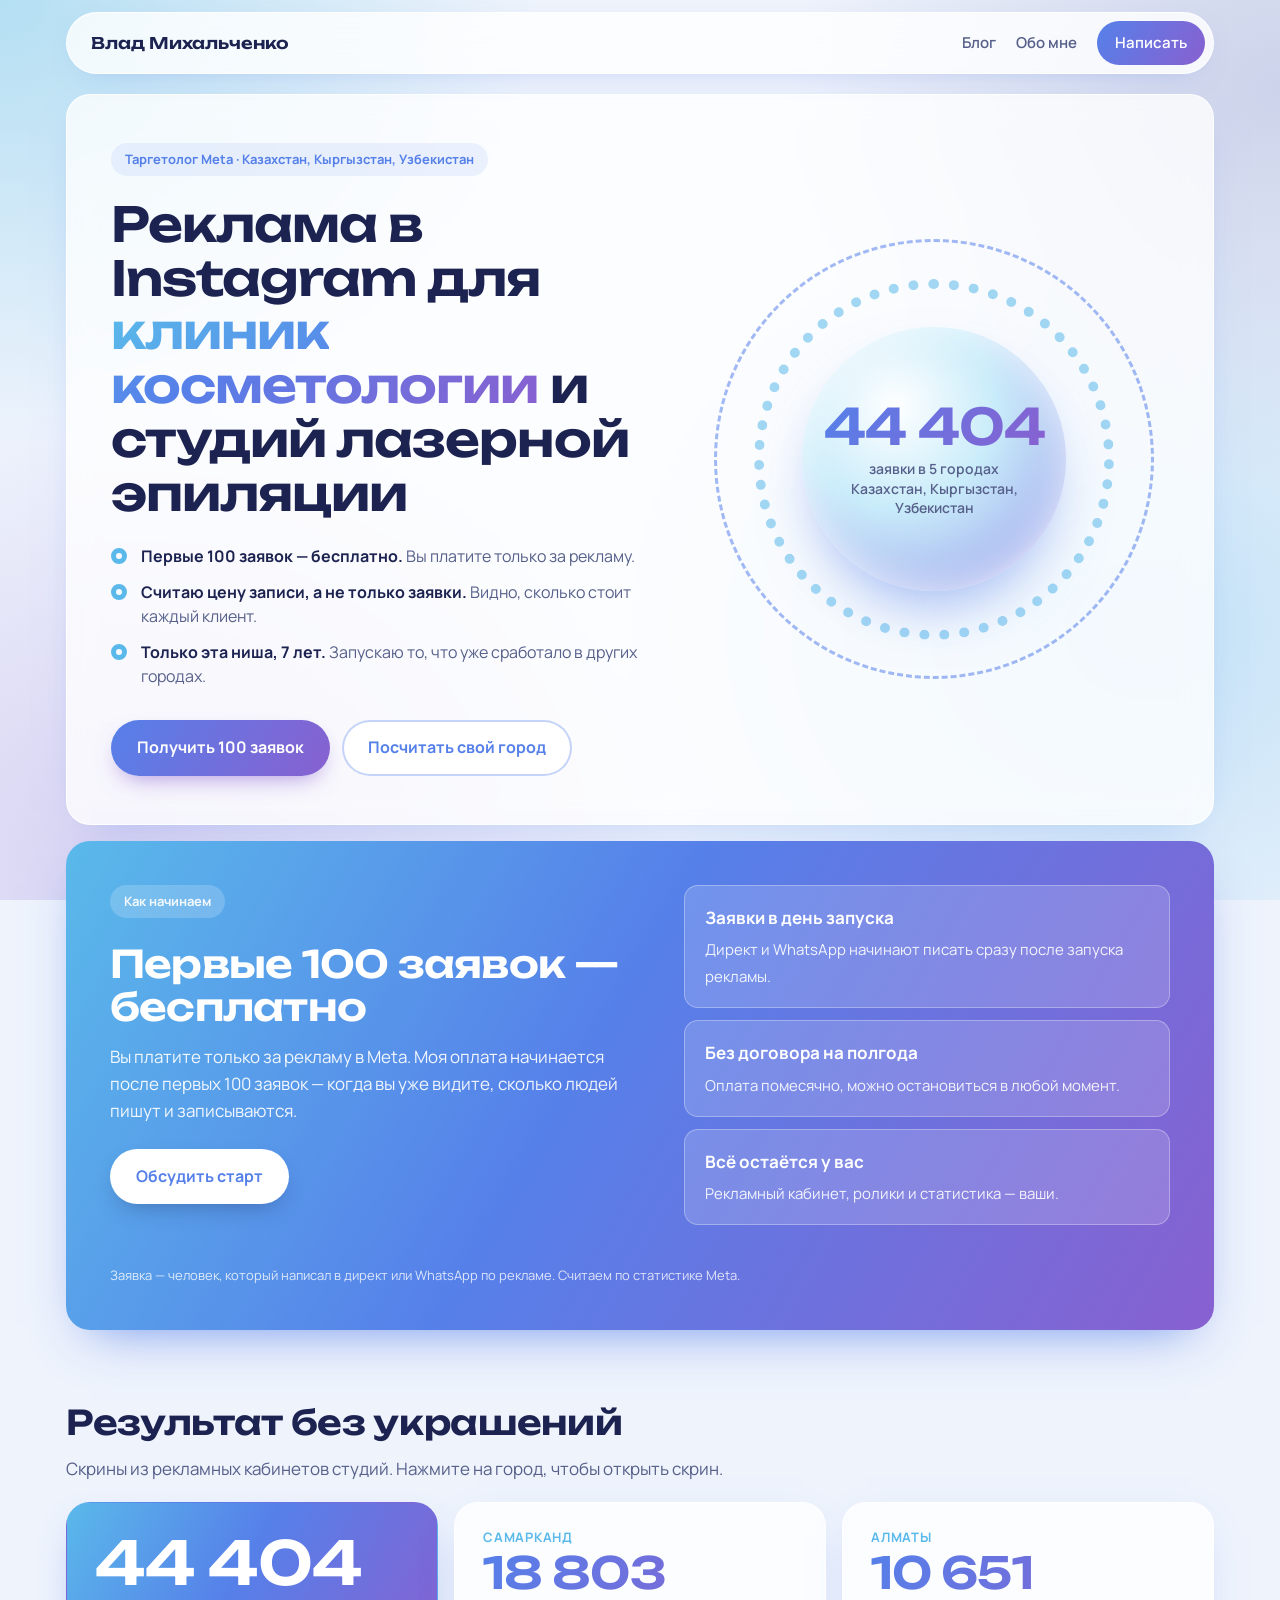
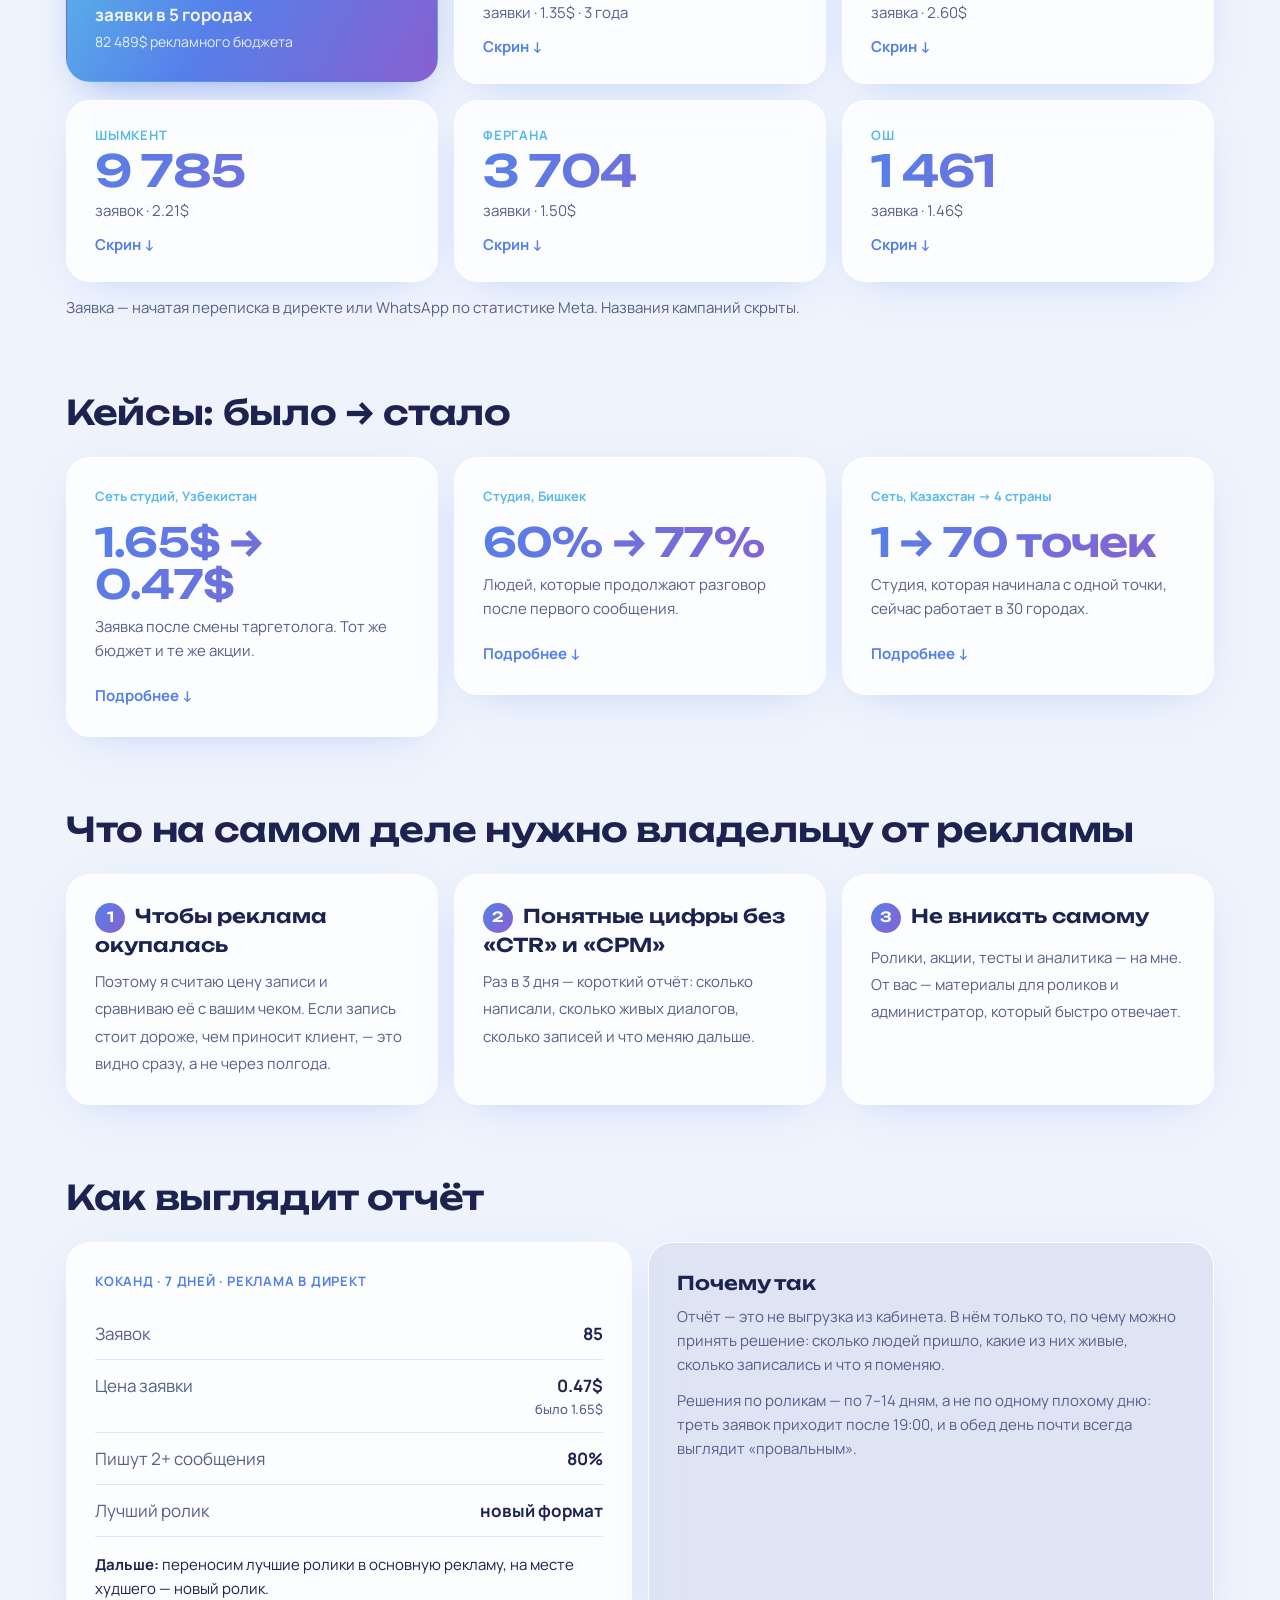
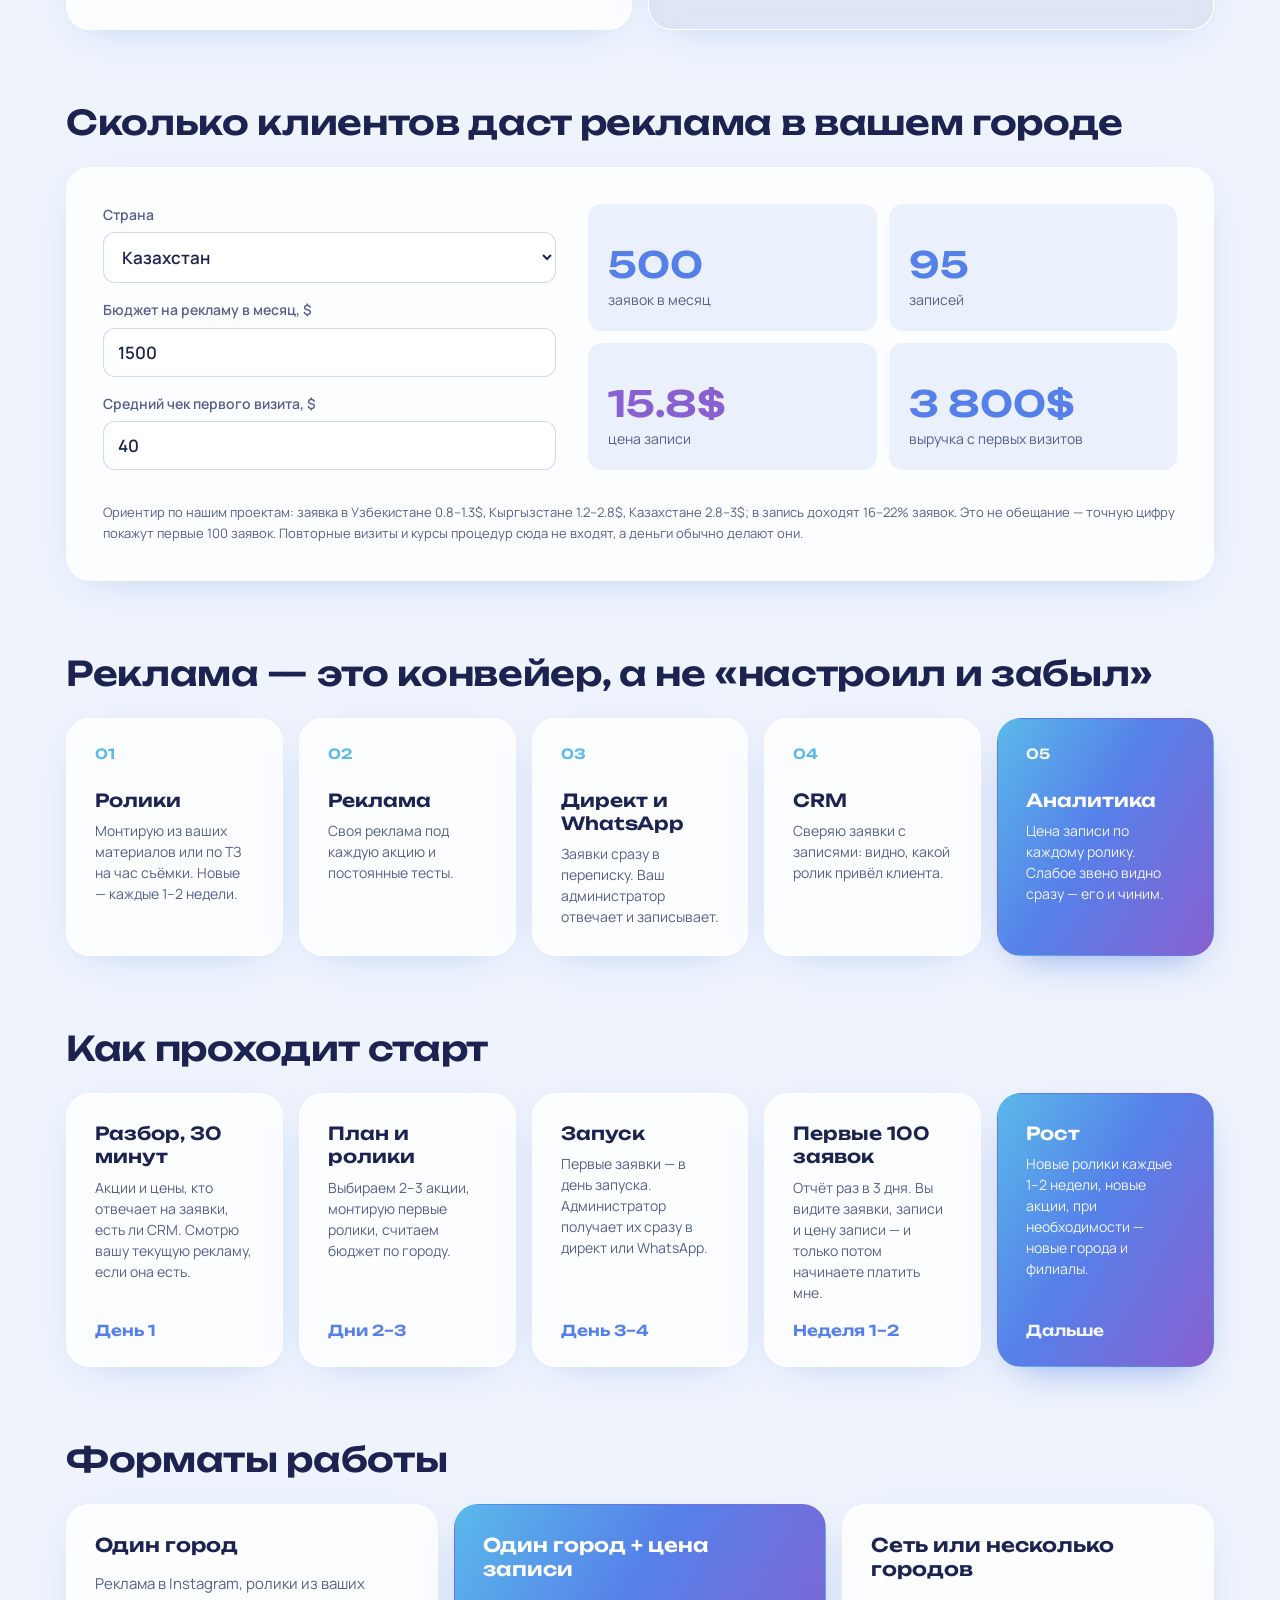
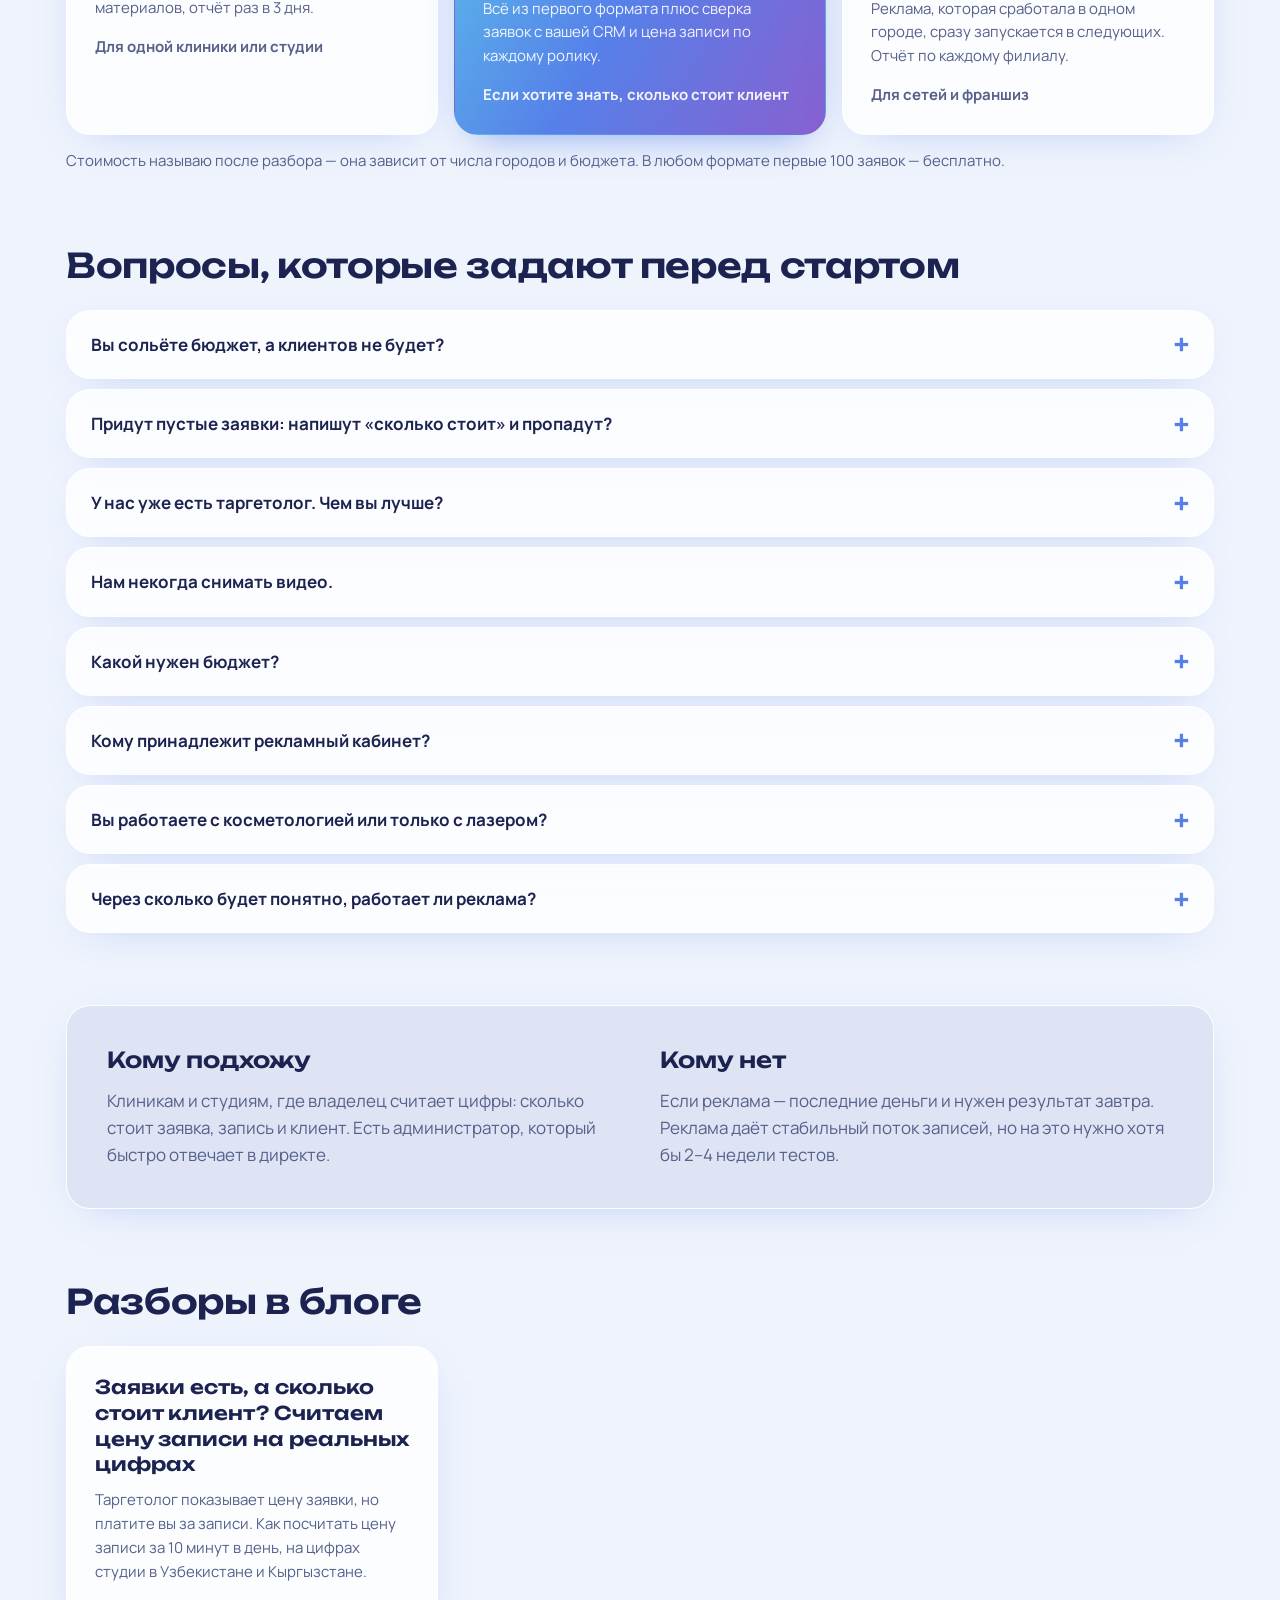
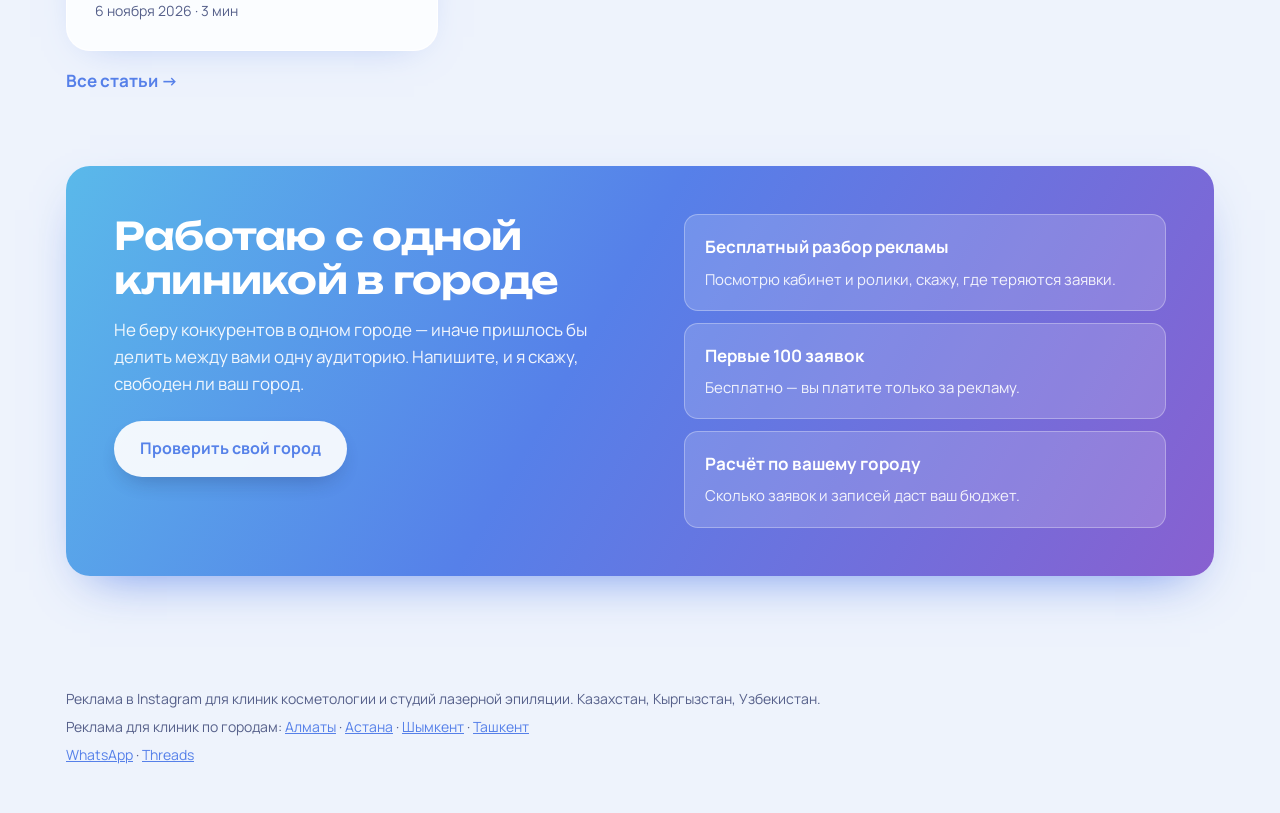
==== commit ea6d5c47: "Города опубликованы" ====
--- a/index.html
+++ b/index.html
@@ -21,7 +21,7 @@
 <link rel="preconnect" href="https://fonts.googleapis.com"><link rel="preconnect" href="https://fonts.gstatic.com" crossorigin>
 <link rel="stylesheet" href="https://fonts.googleapis.com/css2?family=Manrope:wght@400;500;600;700;800&family=Unbounded:wght@500;600;700&display=swap">
 <link rel="stylesheet" href="/style.css">
-<script type="application/ld+json">{"@context": "https://schema.org", "@type": "WebSite", "name": "Влад Михальченко — реклама для клиник", "url": "https://vladtarget.com/", "inLanguage": "ru", "author": {"@type": "Person", "name": "Влад Михальченко", "url": "https://vladtarget.com/about/", "jobTitle": "Таргетолог Meta (Instagram, Facebook)", "sameAs": ["https://www.threads.net/@vlad_lh"]}}</script>
+<script type="application/ld+json">{"@context": "https://schema.org", "@type": "WebSite", "name": "Влад Михальченко — реклама для клиник", "url": "https://vladtarget.com/", "inLanguage": "ru", "author": {"@type": "Person", "name": "Влад Михальченко", "url": "https://vladtarget.com/about/", "jobTitle": "Таргетолог Meta (Instagram, Facebook)", "sameAs": ["https://www.threads.net/@vlad_lh"]}}</script><script type="application/ld+json">{"@context": "https://schema.org", "@type": "FAQPage", "mainEntity": [{"@type": "Question", "name": "Вы сольёте бюджет, а клиентов не будет?", "acceptedAnswer": {"@type": "Answer", "text": "Первые заявки приходят в день запуска, и вы видите их сами — в своём директе. Пока не набралось 100 заявок, вы платите только за рекламу. Если реклама не работает, это видно за несколько дней, а не через месяц."}}, {"@type": "Question", "name": "Придут пустые заявки: напишут «сколько стоит» и пропадут?", "acceptedAnswer": {"@type": "Answer", "text": "Часть людей всегда пропадает после первого сообщения — по рынку это 30–40%. Поэтому я оцениваю ролики не по цене заявки, а по живому диалогу: сколько людей написали 2 сообщения и больше. В наших городах таких 70–80%. Ролики, которые приводят «молчунов», выключаю."}}, {"@type": "Question", "name": "У нас уже есть таргетолог. Чем вы лучше?", "acceptedAnswer": {"@type": "Answer", "text": "Проверить просто: те же акции, тот же бюджет, 100 заявок. У франчайзи сети в Узбекистане после смены таргетолога заявка подешевела в 2–4 раза — менялись только ролики."}}, {"@type": "Question", "name": "Нам некогда снимать видео.", "acceptedAnswer": {"@type": "Answer", "text": "Снимать специально не нужно. Монтирую из того, что у вас уже есть, или даю ТЗ на один час съёмки — на несколько недель роликов."}}, {"@type": "Question", "name": "Какой нужен бюджет?", "acceptedAnswer": {"@type": "Answer", "text": "Для старта в одном городе хватит 15–20$ в день. Чтобы реклама давала стабильный поток записей в большом городе, ориентир — от 1 500$ в месяц. Точнее посчитаем на разборе."}}, {"@type": "Question", "name": "Кому принадлежит рекламный кабинет?", "acceptedAnswer": {"@type": "Answer", "text": "Вам. Кабинет, страница, ролики и вся статистика остаются у вас, даже если мы перестанем работать."}}, {"@type": "Question", "name": "Вы работаете с косметологией или только с лазером?", "acceptedAnswer": {"@type": "Answer", "text": "Большая часть опыта — лазерная эпиляция, но механика одна: реклама в директ, заявки, администратор, записи. Те же цифры — цена заявки, живой диалог, цена записи — работают и для клиник косметологии."}}, {"@type": "Question", "name": "Через сколько будет понятно, работает ли реклама?", "acceptedAnswer": {"@type": "Answer", "text": "Первые заявки — в день запуска. Первые выводы по роликам — через 7–14 дней. Цена записи — когда наберётся хотя бы 100 заявок."}}]}</script>
 <script>(function(m,e,t,r,i,k,a){m[i]=m[i]||function(){(m[i].a=m[i].a||[]).push(arguments)};m[i].l=1*new Date();
 for(var j=0;j<document.scripts.length;j++){if(document.scripts[j].src===r){return;}}
 k=e.createElement(t),a=e.getElementsByTagName(t)[0],k.async=1,k.src=r,a.parentNode.insertBefore(k,a)})(window,document,'script','https://mc.yandex.ru/metrika/tag.js?id=114109129','ym');
@@ -260,6 +260,7 @@
 </main>
 <footer class="foot"><div class="wrap">
   <p>Реклама в Instagram для клиник косметологии и студий лазерной эпиляции. Казахстан, Кыргызстан, Узбекистан.</p>
+  <p>Реклама для клиник по городам: <a href="/almaty/">Алматы</a> · <a href="/astana/">Астана</a> · <a href="/shymkent/">Шымкент</a> · <a href="/tashkent/">Ташкент</a></p>
   <p><a href="https://wa.me/77712825889?text=Привет%2C+прочитал+статью+в+блоге%2C+хочу+обсудить+рекламу" rel="noopener" target="_blank">WhatsApp</a> · <a href="https://www.threads.net/@vlad_lh" rel="noopener" target="_blank">Threads</a></p>
 </div></footer>
 </body>
--- a/style.css
+++ b/style.css
@@ -271,3 +271,14 @@
 .city img{width:calc(100% - 32px);margin:0 16px 16px;border-radius:var(--r-sm);border:1px solid var(--line)}
 @media (max-width:960px){.cities{grid-template-columns:1fr 1fr}}
 @media (max-width:600px){.cities{grid-template-columns:1fr}.city summary,.cities-total{min-height:0}}
+/* страницы городов */
+.city-hero{grid-template-columns:1.5fr 1fr}
+.city-case{background:var(--grad);color:#fff;border-radius:var(--r);padding:32px;display:flex;flex-direction:column;justify-content:flex-end;min-height:240px;box-shadow:0 16px 40px -20px rgba(86,128,233,.8)}
+.city-case b{font:600 clamp(40px,5vw,60px)/1 var(--font-head);letter-spacing:-.02em}
+.city-case span{margin-top:10px;opacity:.92;font-size:15px}
+.city-offer{grid-template-columns:1.3fr 1fr}
+.city-body{max-width:none;margin-top:16px}
+.city-body .content{max-width:760px}
+.city-shot{margin:8px 0 0}
+.city-shot img{min-width:700px}
+@media (max-width:960px){.city-hero,.city-offer{grid-template-columns:1fr}}
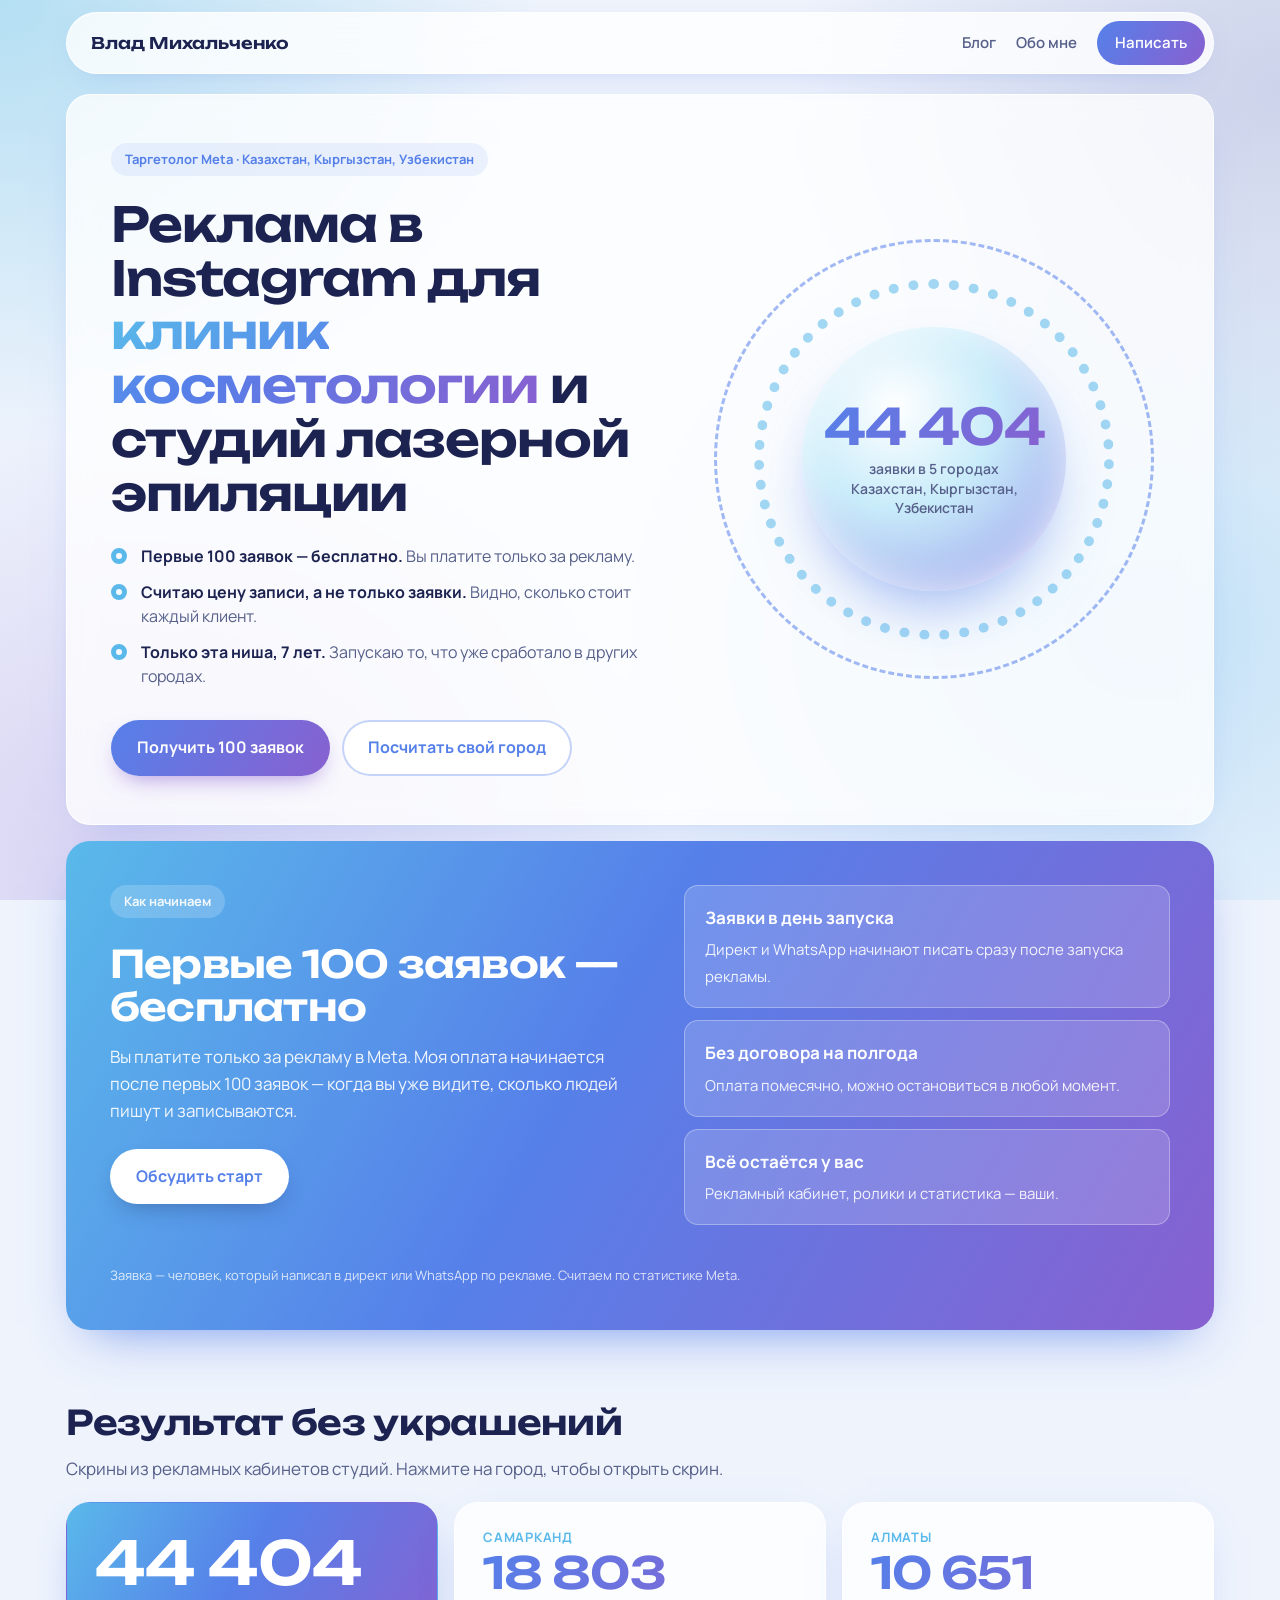
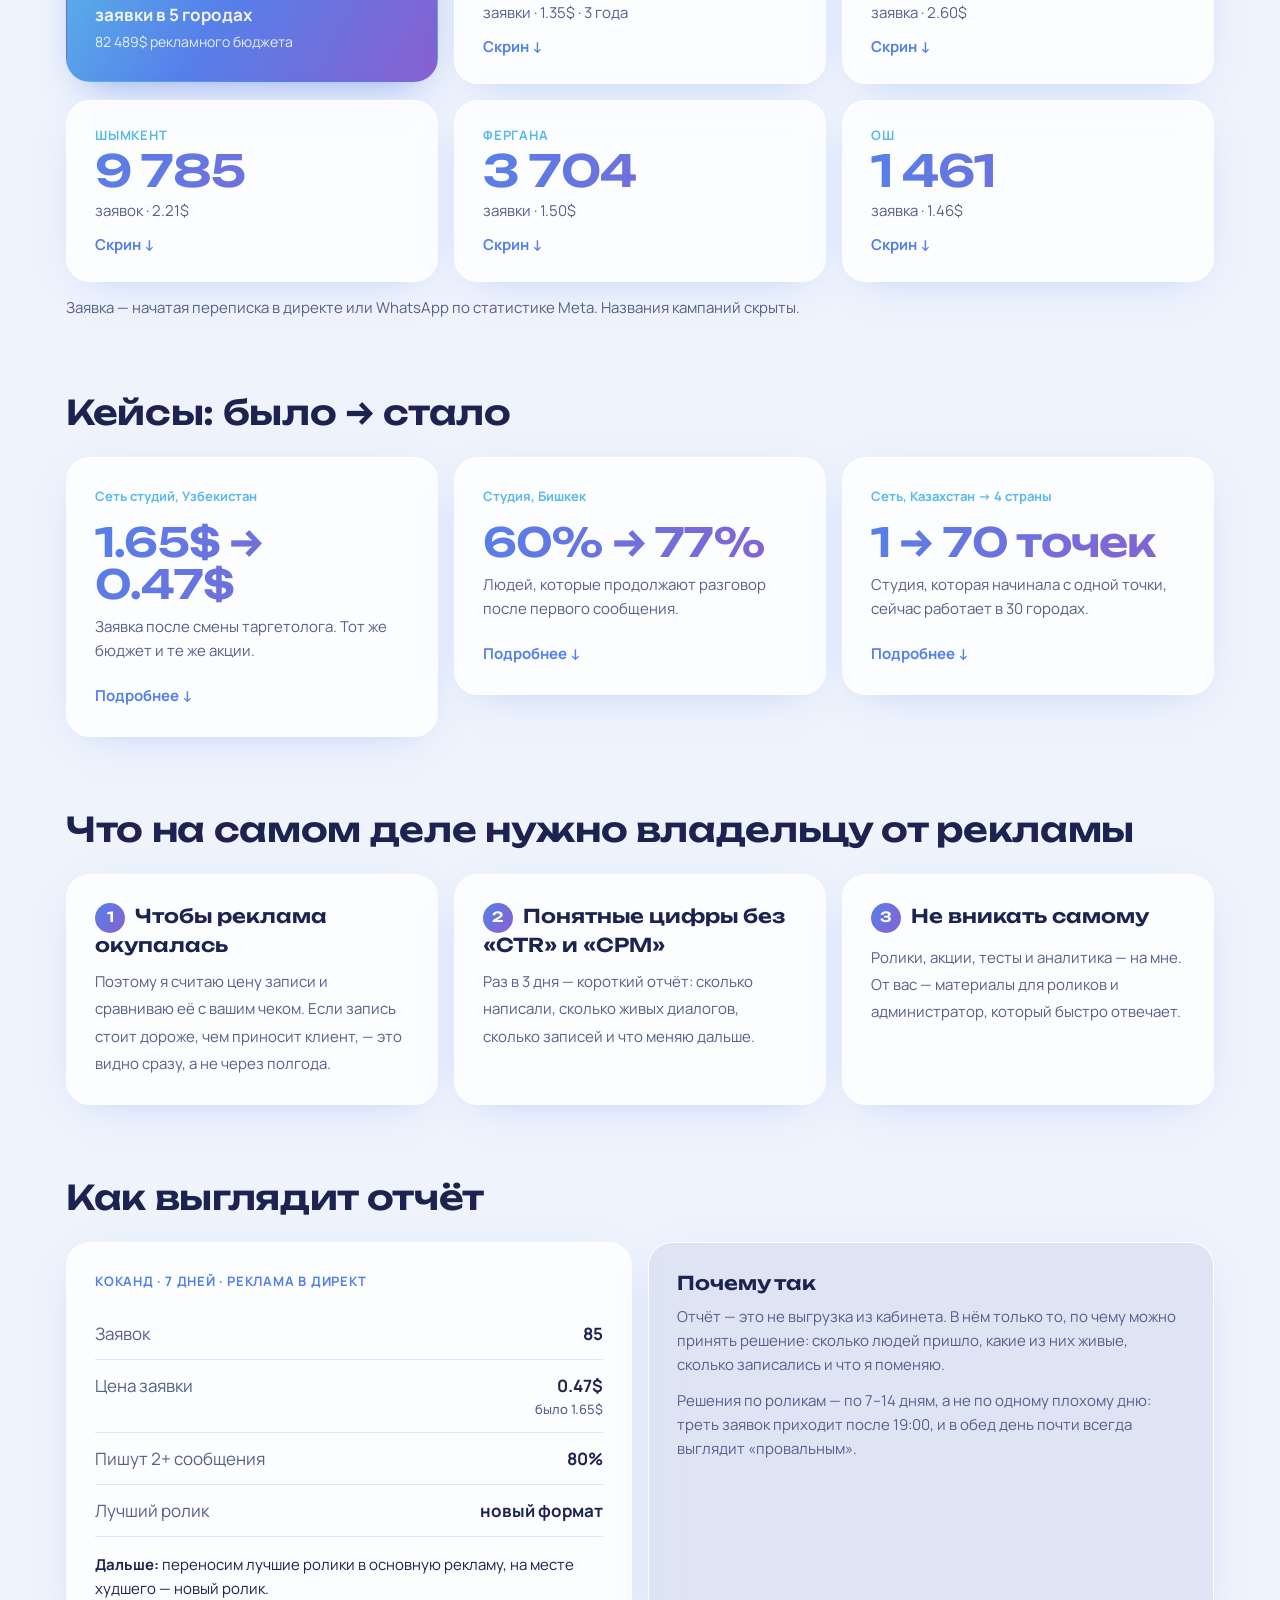
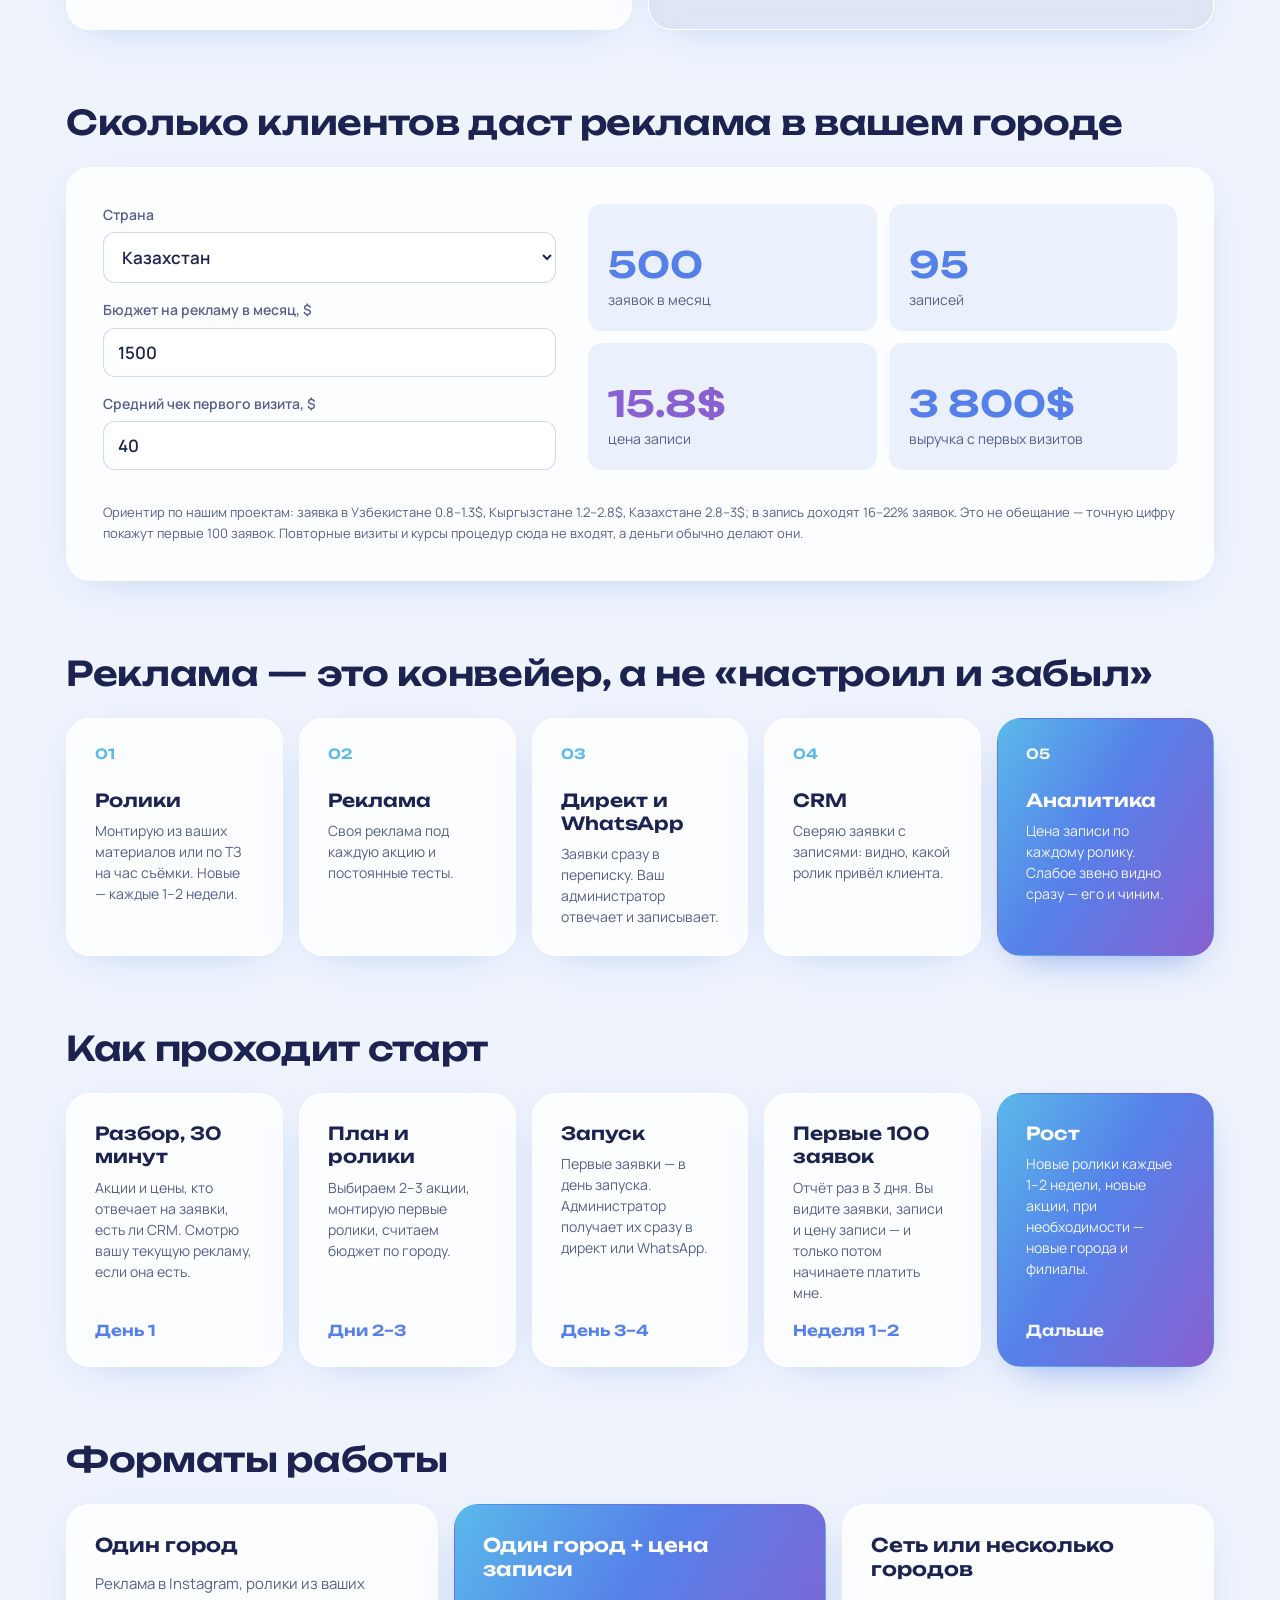
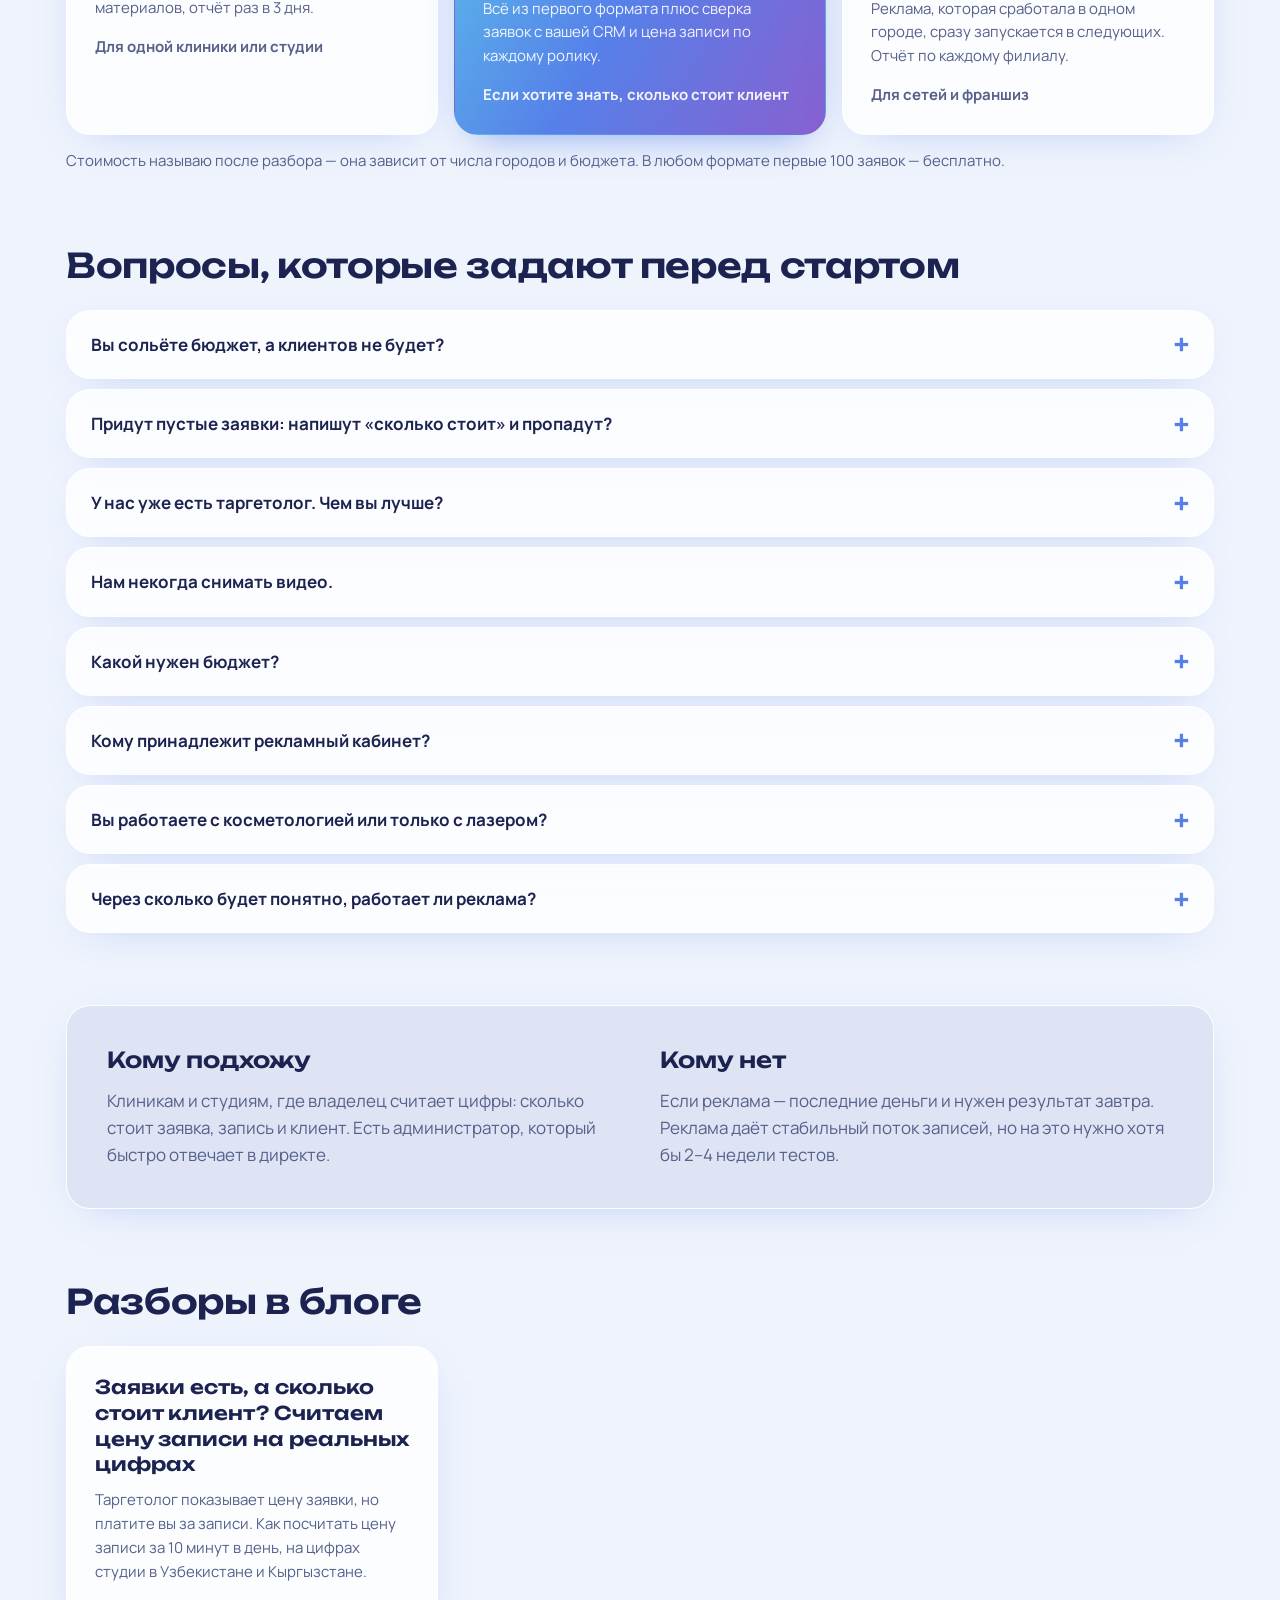
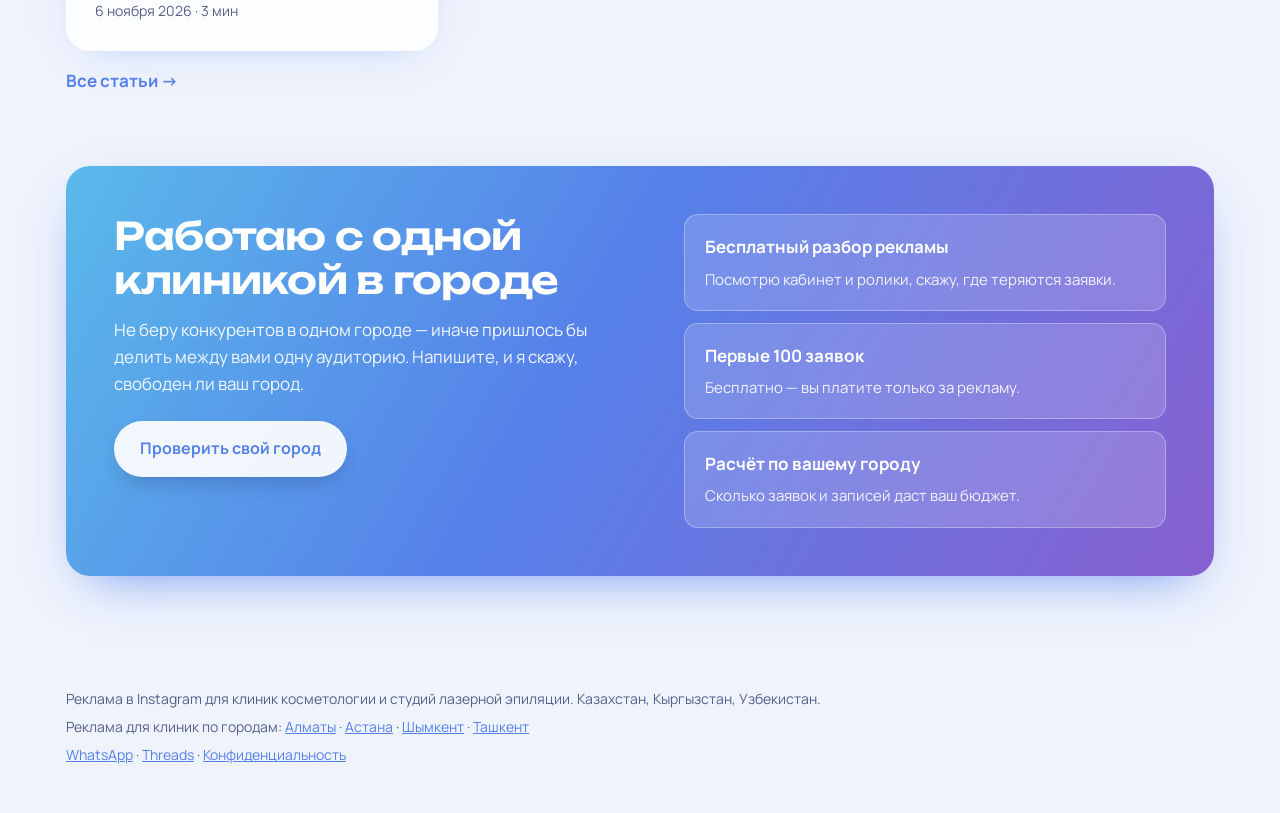
==== commit 6aba0cb3: "Политика конфиденциальности" ====
--- a/index.html
+++ b/index.html
@@ -22,6 +22,8 @@
 <link rel="stylesheet" href="https://fonts.googleapis.com/css2?family=Manrope:wght@400;500;600;700;800&family=Unbounded:wght@500;600;700&display=swap">
 <link rel="stylesheet" href="/style.css">
 <script type="application/ld+json">{"@context": "https://schema.org", "@type": "WebSite", "name": "Влад Михальченко — реклама для клиник", "url": "https://vladtarget.com/", "inLanguage": "ru", "author": {"@type": "Person", "name": "Влад Михальченко", "url": "https://vladtarget.com/about/", "jobTitle": "Таргетолог Meta (Instagram, Facebook)", "sameAs": ["https://www.threads.net/@vlad_lh"]}}</script><script type="application/ld+json">{"@context": "https://schema.org", "@type": "FAQPage", "mainEntity": [{"@type": "Question", "name": "Вы сольёте бюджет, а клиентов не будет?", "acceptedAnswer": {"@type": "Answer", "text": "Первые заявки приходят в день запуска, и вы видите их сами — в своём директе. Пока не набралось 100 заявок, вы платите только за рекламу. Если реклама не работает, это видно за несколько дней, а не через месяц."}}, {"@type": "Question", "name": "Придут пустые заявки: напишут «сколько стоит» и пропадут?", "acceptedAnswer": {"@type": "Answer", "text": "Часть людей всегда пропадает после первого сообщения — по рынку это 30–40%. Поэтому я оцениваю ролики не по цене заявки, а по живому диалогу: сколько людей написали 2 сообщения и больше. В наших городах таких 70–80%. Ролики, которые приводят «молчунов», выключаю."}}, {"@type": "Question", "name": "У нас уже есть таргетолог. Чем вы лучше?", "acceptedAnswer": {"@type": "Answer", "text": "Проверить просто: те же акции, тот же бюджет, 100 заявок. У франчайзи сети в Узбекистане после смены таргетолога заявка подешевела в 2–4 раза — менялись только ролики."}}, {"@type": "Question", "name": "Нам некогда снимать видео.", "acceptedAnswer": {"@type": "Answer", "text": "Снимать специально не нужно. Монтирую из того, что у вас уже есть, или даю ТЗ на один час съёмки — на несколько недель роликов."}}, {"@type": "Question", "name": "Какой нужен бюджет?", "acceptedAnswer": {"@type": "Answer", "text": "Для старта в одном городе хватит 15–20$ в день. Чтобы реклама давала стабильный поток записей в большом городе, ориентир — от 1 500$ в месяц. Точнее посчитаем на разборе."}}, {"@type": "Question", "name": "Кому принадлежит рекламный кабинет?", "acceptedAnswer": {"@type": "Answer", "text": "Вам. Кабинет, страница, ролики и вся статистика остаются у вас, даже если мы перестанем работать."}}, {"@type": "Question", "name": "Вы работаете с косметологией или только с лазером?", "acceptedAnswer": {"@type": "Answer", "text": "Большая часть опыта — лазерная эпиляция, но механика одна: реклама в директ, заявки, администратор, записи. Те же цифры — цена заявки, живой диалог, цена записи — работают и для клиник косметологии."}}, {"@type": "Question", "name": "Через сколько будет понятно, работает ли реклама?", "acceptedAnswer": {"@type": "Answer", "text": "Первые заявки — в день запуска. Первые выводы по роликам — через 7–14 дней. Цена записи — когда наберётся хотя бы 100 заявок."}}]}</script>
+<script async src="https://www.googletagmanager.com/gtm.js?id=GTM-PFRWXSH4"></script>
+<script>window.dataLayer=window.dataLayer||[];function gtag(){dataLayer.push(arguments);}gtag('js',new Date());</script>
 <script>(function(m,e,t,r,i,k,a){m[i]=m[i]||function(){(m[i].a=m[i].a||[]).push(arguments)};m[i].l=1*new Date();
 for(var j=0;j<document.scripts.length;j++){if(document.scripts[j].src===r){return;}}
 k=e.createElement(t),a=e.getElementsByTagName(t)[0],k.async=1,k.src=r,a.parentNode.insertBefore(k,a)})(window,document,'script','https://mc.yandex.ru/metrika/tag.js?id=114109129','ym');
@@ -261,7 +263,7 @@
 <footer class="foot"><div class="wrap">
   <p>Реклама в Instagram для клиник косметологии и студий лазерной эпиляции. Казахстан, Кыргызстан, Узбекистан.</p>
   <p>Реклама для клиник по городам: <a href="/almaty/">Алматы</a> · <a href="/astana/">Астана</a> · <a href="/shymkent/">Шымкент</a> · <a href="/tashkent/">Ташкент</a></p>
-  <p><a href="https://wa.me/77712825889?text=Привет%2C+прочитал+статью+в+блоге%2C+хочу+обсудить+рекламу" rel="noopener" target="_blank">WhatsApp</a> · <a href="https://www.threads.net/@vlad_lh" rel="noopener" target="_blank">Threads</a></p>
+  <p><a href="https://wa.me/77712825889?text=Привет%2C+прочитал+статью+в+блоге%2C+хочу+обсудить+рекламу" rel="noopener" target="_blank">WhatsApp</a> · <a href="https://www.threads.net/@vlad_lh" rel="noopener" target="_blank">Threads</a> · <a href="/privacy/">Конфиденциальность</a></p>
 </div></footer>
 </body>
 </html>
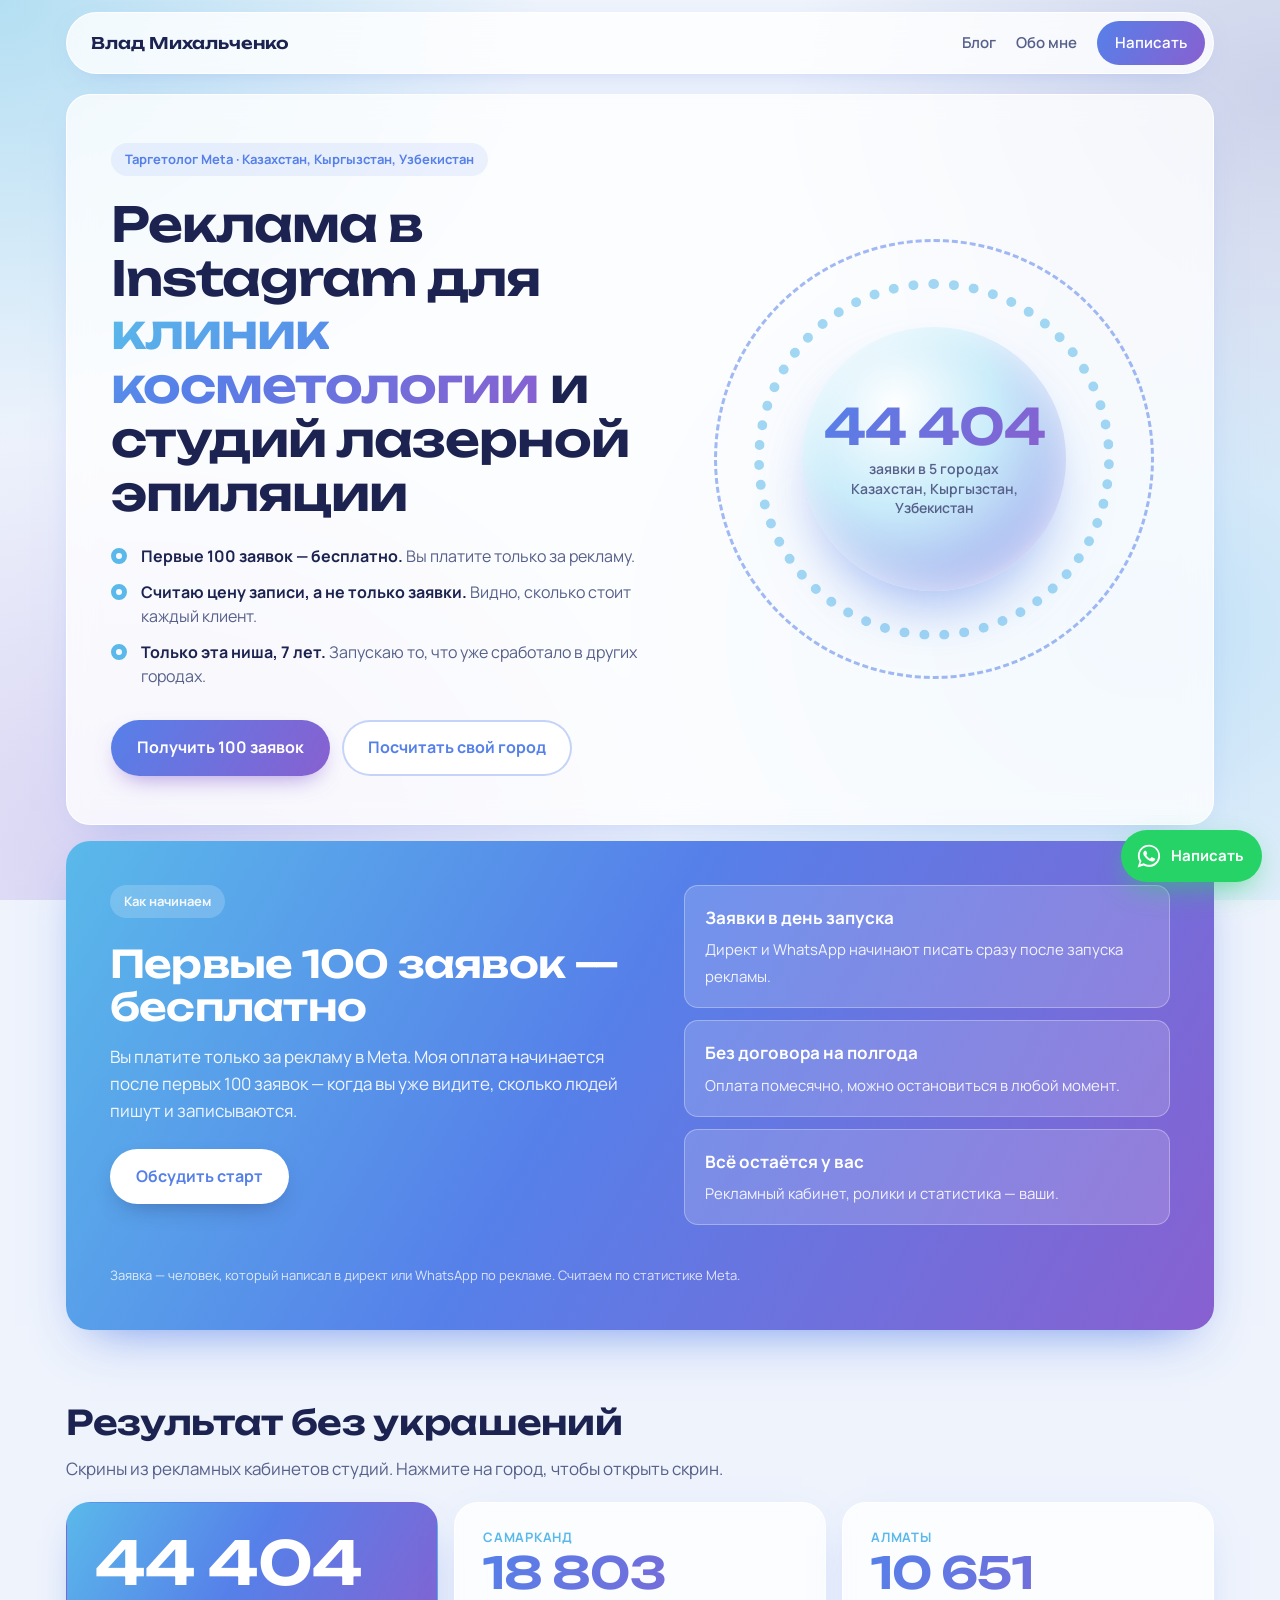
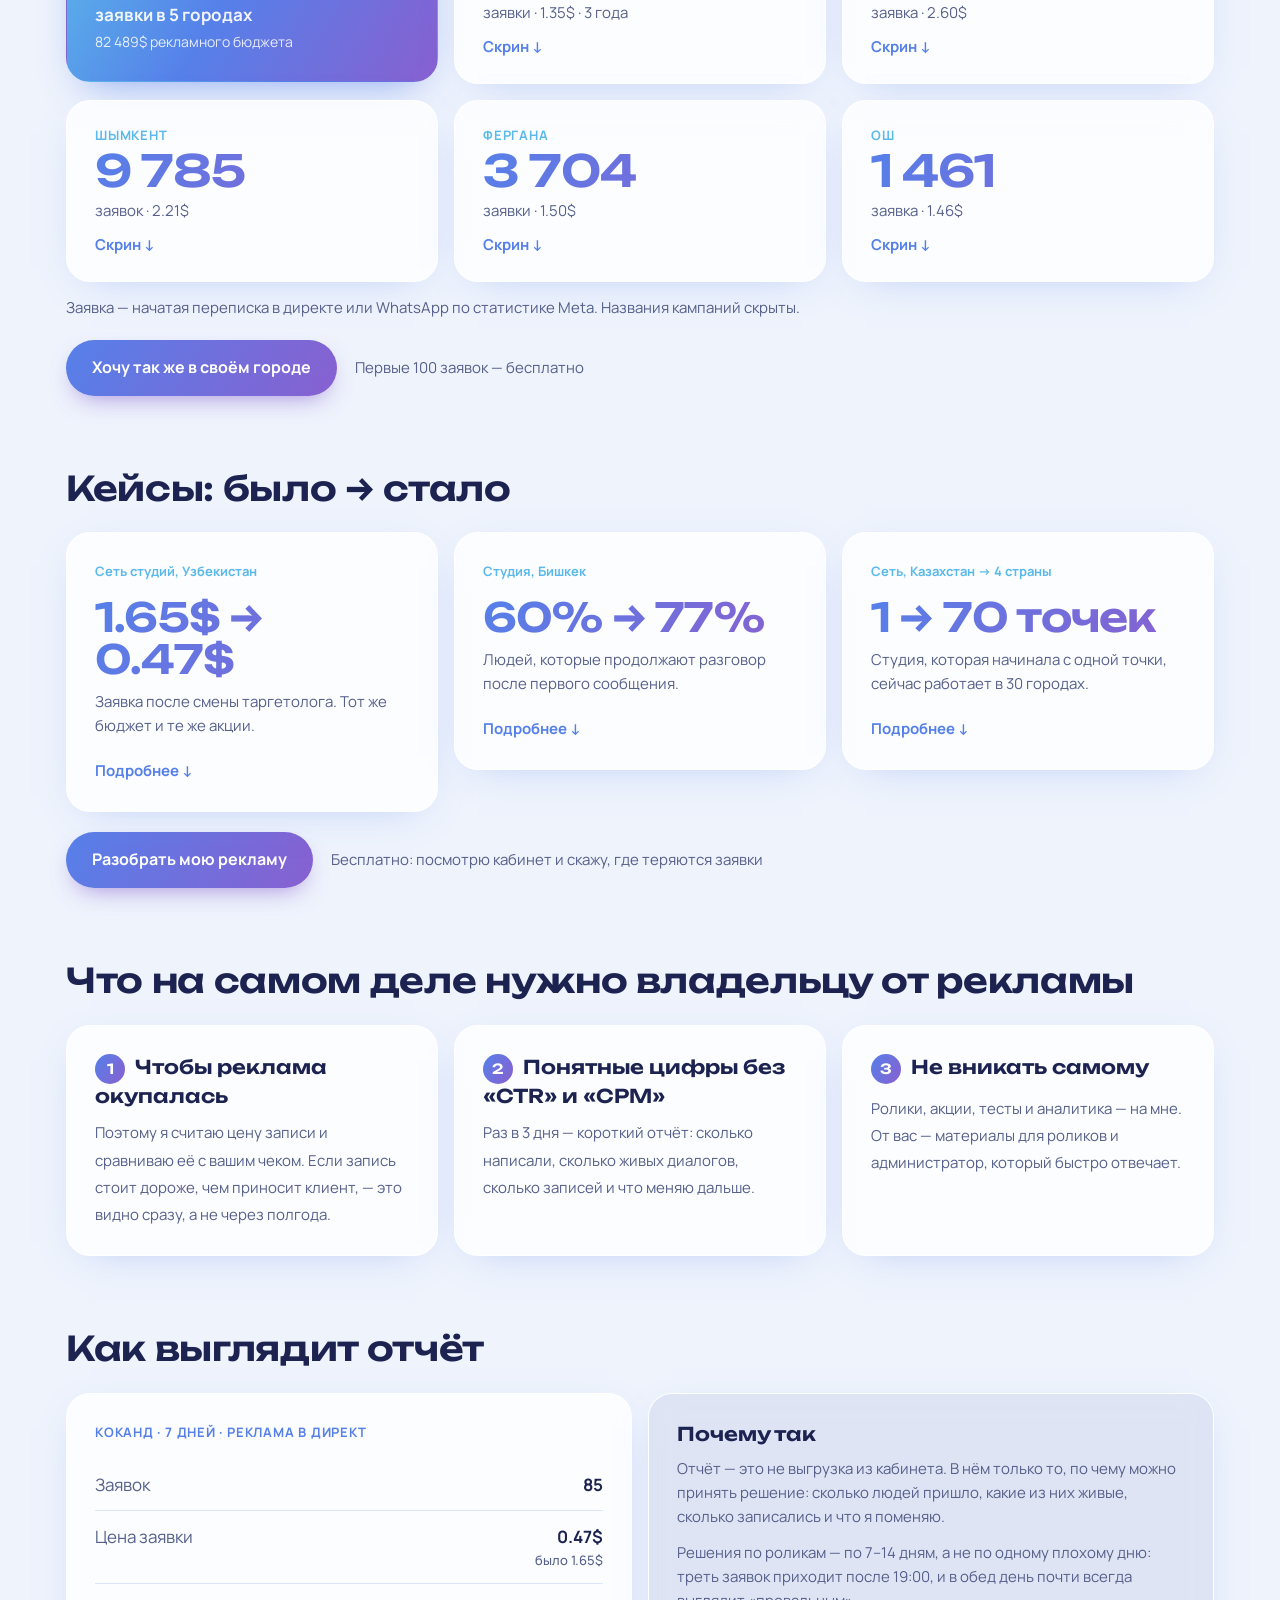
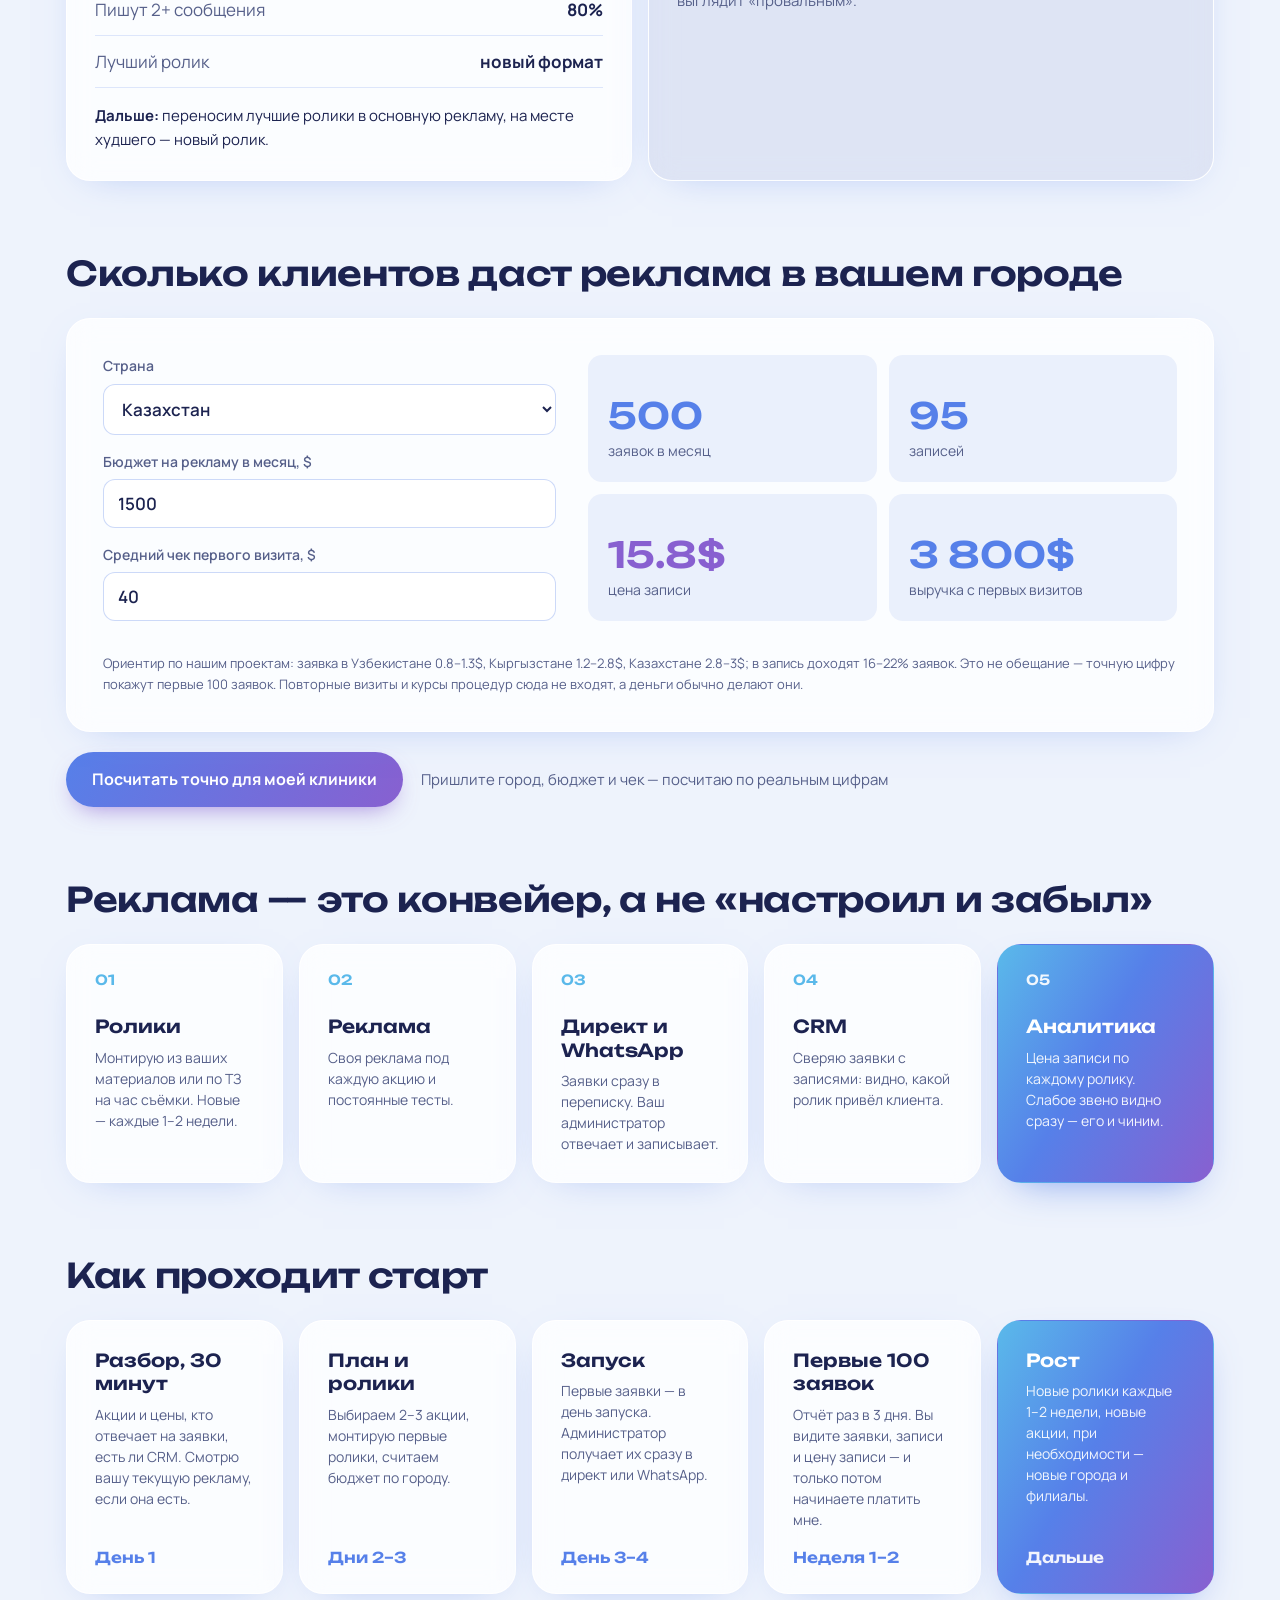
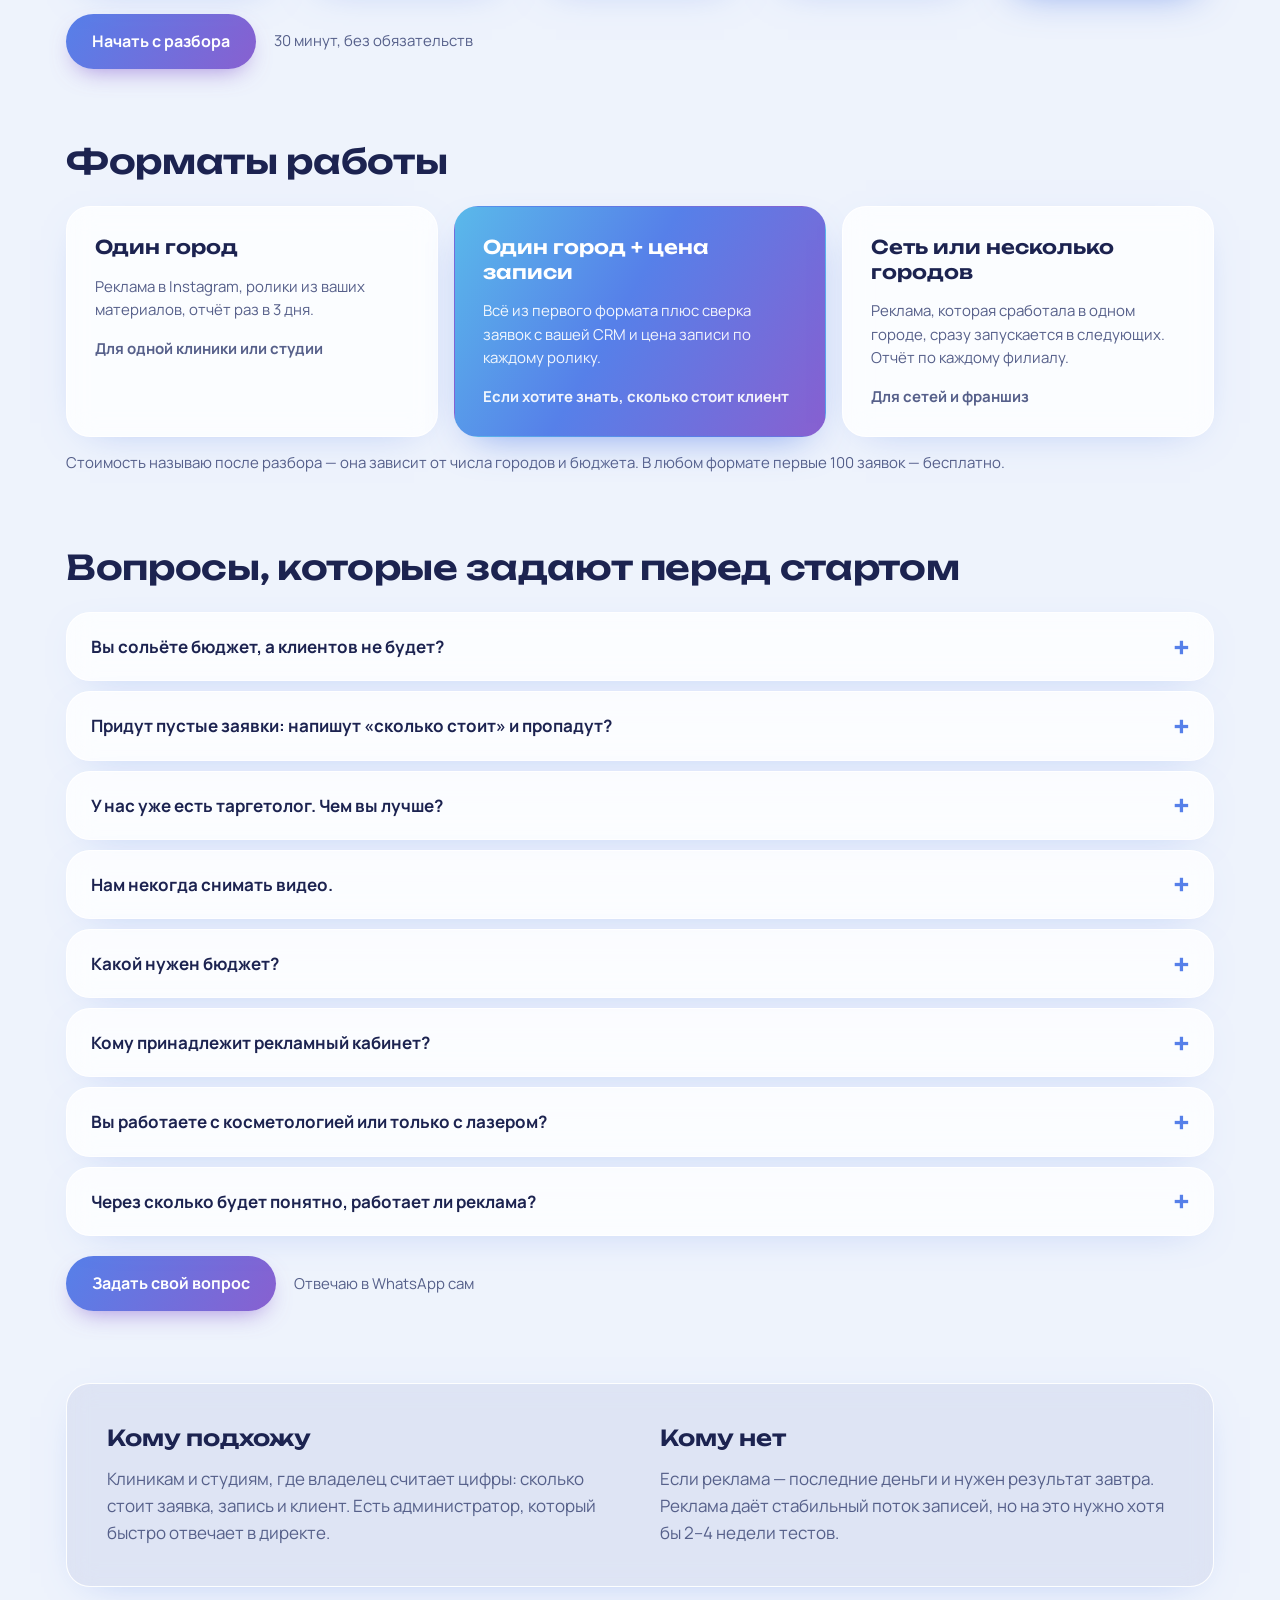
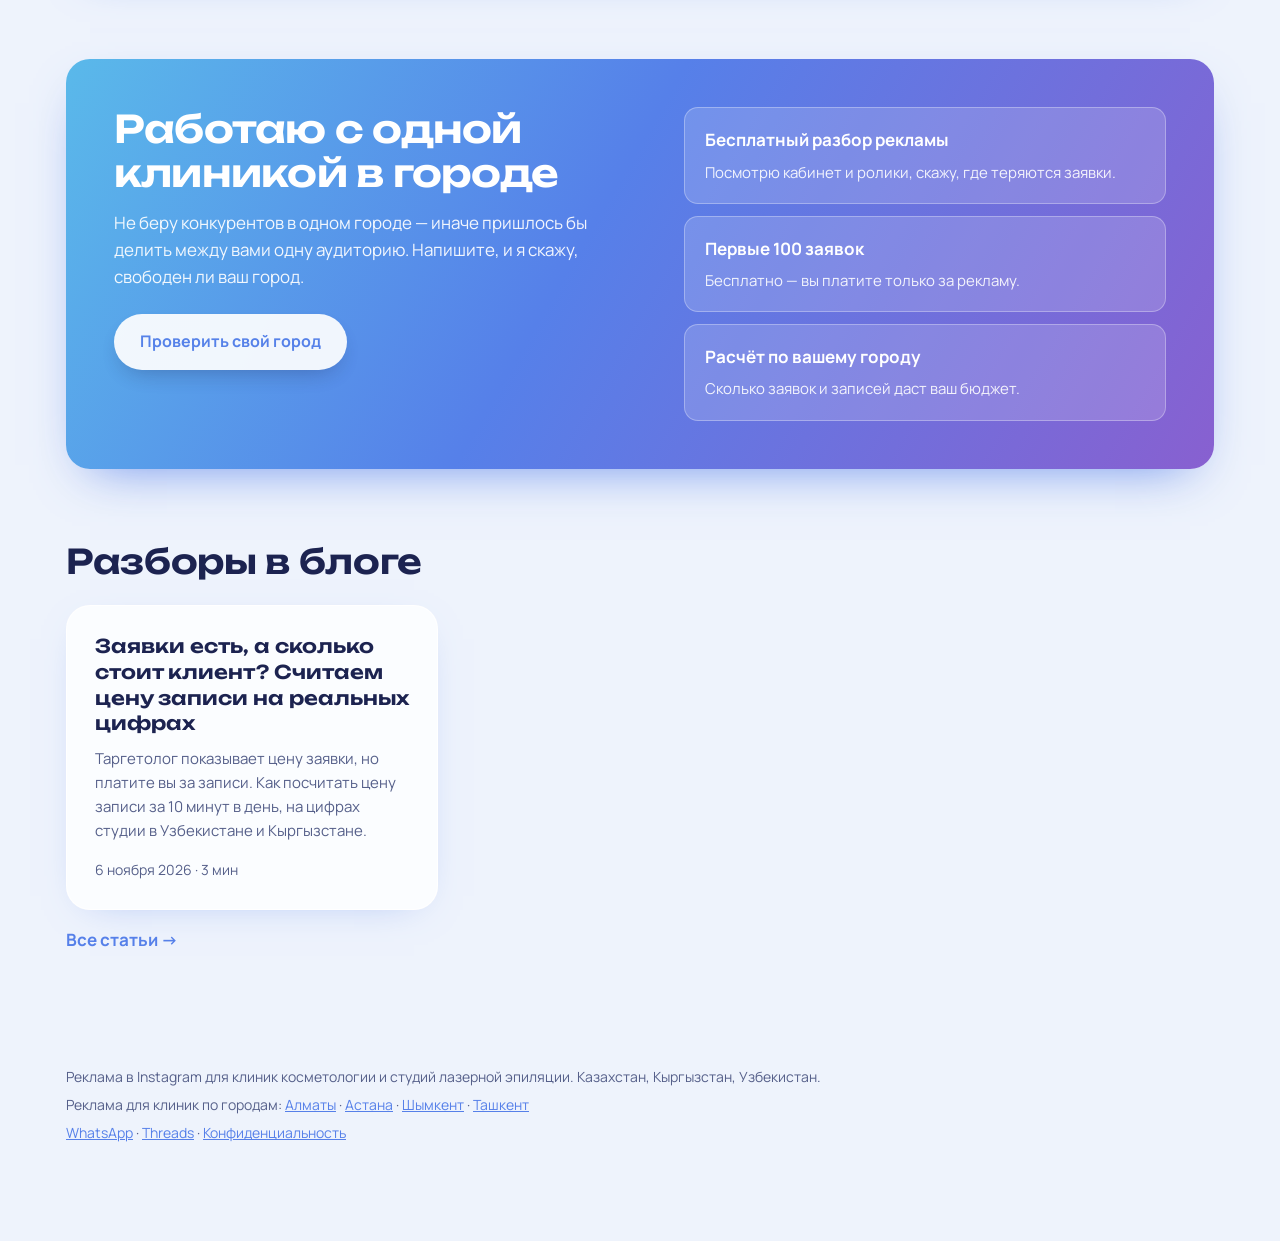
==== commit 4dc8f920: "Призывы по всей главной, блог вниз, плавающая кнопка WhatsApp" ====
--- a/index.html
+++ b/index.html
@@ -22,13 +22,13 @@
 <link rel="stylesheet" href="https://fonts.googleapis.com/css2?family=Manrope:wght@400;500;600;700;800&family=Unbounded:wght@500;600;700&display=swap">
 <link rel="stylesheet" href="/style.css">
 <script type="application/ld+json">{"@context": "https://schema.org", "@type": "WebSite", "name": "Влад Михальченко — реклама для клиник", "url": "https://vladtarget.com/", "inLanguage": "ru", "author": {"@type": "Person", "name": "Влад Михальченко", "url": "https://vladtarget.com/about/", "jobTitle": "Таргетолог Meta (Instagram, Facebook)", "sameAs": ["https://www.threads.net/@vlad_lh"]}}</script><script type="application/ld+json">{"@context": "https://schema.org", "@type": "FAQPage", "mainEntity": [{"@type": "Question", "name": "Вы сольёте бюджет, а клиентов не будет?", "acceptedAnswer": {"@type": "Answer", "text": "Первые заявки приходят в день запуска, и вы видите их сами — в своём директе. Пока не набралось 100 заявок, вы платите только за рекламу. Если реклама не работает, это видно за несколько дней, а не через месяц."}}, {"@type": "Question", "name": "Придут пустые заявки: напишут «сколько стоит» и пропадут?", "acceptedAnswer": {"@type": "Answer", "text": "Часть людей всегда пропадает после первого сообщения — по рынку это 30–40%. Поэтому я оцениваю ролики не по цене заявки, а по живому диалогу: сколько людей написали 2 сообщения и больше. В наших городах таких 70–80%. Ролики, которые приводят «молчунов», выключаю."}}, {"@type": "Question", "name": "У нас уже есть таргетолог. Чем вы лучше?", "acceptedAnswer": {"@type": "Answer", "text": "Проверить просто: те же акции, тот же бюджет, 100 заявок. У франчайзи сети в Узбекистане после смены таргетолога заявка подешевела в 2–4 раза — менялись только ролики."}}, {"@type": "Question", "name": "Нам некогда снимать видео.", "acceptedAnswer": {"@type": "Answer", "text": "Снимать специально не нужно. Монтирую из того, что у вас уже есть, или даю ТЗ на один час съёмки — на несколько недель роликов."}}, {"@type": "Question", "name": "Какой нужен бюджет?", "acceptedAnswer": {"@type": "Answer", "text": "Для старта в одном городе хватит 15–20$ в день. Чтобы реклама давала стабильный поток записей в большом городе, ориентир — от 1 500$ в месяц. Точнее посчитаем на разборе."}}, {"@type": "Question", "name": "Кому принадлежит рекламный кабинет?", "acceptedAnswer": {"@type": "Answer", "text": "Вам. Кабинет, страница, ролики и вся статистика остаются у вас, даже если мы перестанем работать."}}, {"@type": "Question", "name": "Вы работаете с косметологией или только с лазером?", "acceptedAnswer": {"@type": "Answer", "text": "Большая часть опыта — лазерная эпиляция, но механика одна: реклама в директ, заявки, администратор, записи. Те же цифры — цена заявки, живой диалог, цена записи — работают и для клиник косметологии."}}, {"@type": "Question", "name": "Через сколько будет понятно, работает ли реклама?", "acceptedAnswer": {"@type": "Answer", "text": "Первые заявки — в день запуска. Первые выводы по роликам — через 7–14 дней. Цена записи — когда наберётся хотя бы 100 заявок."}}]}</script>
-<script async src="https://www.googletagmanager.com/gtm.js?id=GTM-PFRWXSH4"></script>
-<script>window.dataLayer=window.dataLayer||[];function gtag(){dataLayer.push(arguments);}gtag('js',new Date());</script>
+<script async src="https://www.googletagmanager.com/gtag/js?id=GTM-PFRWXSH4"></script>
+<script>window.dataLayer=window.dataLayer||[];function gtag(){dataLayer.push(arguments);}gtag('js',new Date());gtag('config','GTM-PFRWXSH4');</script>
 <script>(function(m,e,t,r,i,k,a){m[i]=m[i]||function(){(m[i].a=m[i].a||[]).push(arguments)};m[i].l=1*new Date();
 for(var j=0;j<document.scripts.length;j++){if(document.scripts[j].src===r){return;}}
 k=e.createElement(t),a=e.getElementsByTagName(t)[0],k.async=1,k.src=r,a.parentNode.insertBefore(k,a)})(window,document,'script','https://mc.yandex.ru/metrika/tag.js?id=114109129','ym');
 ym(114109129,'init',{ssr:true,webvisor:true,clickmap:true,referrer:document.referrer,url:location.href,accurateTrackBounce:true,trackLinks:true});
-document.addEventListener('click',function(e){var a=e.target.closest&&e.target.closest('a[href*="wa.me/"]');if(a){ym(114109129,'reachGoal','whatsapp');}});</script>
+document.addEventListener('click',function(e){var a=e.target.closest&&e.target.closest('a[href*="wa.me/"]');if(a){ym(114109129,'reachGoal','whatsapp');if(window.gtag){gtag('event','conversion',{'send_to':'AW-18560167496/_smRCJfdvrMdEMjclpJF'});}}});</script>
 <noscript><div><img src="https://mc.yandex.ru/watch/114109129" style="position:absolute;left:-9999px" alt=""></div></noscript>
 </head>
 <body>
@@ -82,6 +82,8 @@
   <details class="tile city"><summary><span class="city-name">Ош</span><b>1 461</b><span class="city-meta">заявка · 1.46$</span><span class="case-open">Скрин</span></summary><img src="/cases/osh.jpg" alt="Ош: 1 461 переписка, 1.46$, расход 2 133.60$" loading="lazy"></details>
 </section>
 <p class="formats-note">Заявка — начатая переписка в директе или WhatsApp по статистике Meta. Названия кампаний скрыты.</p>
+<p class="inline-cta"><a class="btn" href="https://wa.me/77712825889?text=Привет%2C+прочитал+статью+в+блоге%2C+хочу+обсудить+рекламу" rel="noopener" target="_blank">Хочу так же в своём городе</a><span>Первые 100 заявок — бесплатно</span></p>
+
 
 <h2 class="h2">Кейсы: было → стало</h2>
 <section class="bento cases3">
@@ -126,6 +128,8 @@
     </div>
   </details>
 </section>
+<p class="inline-cta"><a class="btn" href="https://wa.me/77712825889?text=Привет%2C+прочитал+статью+в+блоге%2C+хочу+обсудить+рекламу" rel="noopener" target="_blank">Разобрать мою рекламу</a><span>Бесплатно: посмотрю кабинет и скажу, где теряются заявки</span></p>
+
 
 <h2 class="h2">Что на самом деле нужно владельцу от рекламы</h2>
 <ol class="bento needs">
@@ -178,6 +182,8 @@
   </div>
   <p class="calc-note">Ориентир по нашим проектам: заявка в Узбекистане 0.8–1.3$, Кыргызстане 1.2–2.8$, Казахстане 2.8–3$; в запись доходят 16–22% заявок. Это не обещание — точную цифру покажут первые 100 заявок. Повторные визиты и курсы процедур сюда не входят, а деньги обычно делают они.</p>
 </section>
+<p class="inline-cta"><a class="btn" href="https://wa.me/77712825889?text=Привет%2C+прочитал+статью+в+блоге%2C+хочу+обсудить+рекламу" rel="noopener" target="_blank">Посчитать точно для моей клиники</a><span>Пришлите город, бюджет и чек — посчитаю по реальным цифрам</span></p>
+
 <script>
 (function () {
   var $ = function (id) { return document.getElementById(id); };
@@ -214,6 +220,8 @@
   <li class="tile"><b>Первые 100 заявок</b><span>Отчёт раз в 3 дня. Вы видите заявки, записи и цену записи — и только потом начинаете платить мне.</span><i>Неделя 1–2</i></li>
   <li class="tile tile-accent"><b>Рост</b><span>Новые ролики каждые 1–2 недели, новые акции, при необходимости — новые города и филиалы.</span><i>Дальше</i></li>
 </ol>
+<p class="inline-cta"><a class="btn" href="https://wa.me/77712825889?text=Привет%2C+прочитал+статью+в+блоге%2C+хочу+обсудить+рекламу" rel="noopener" target="_blank">Начать с разбора</a><span>30 минут, без обязательств</span></p>
+
 
 <h2 class="h2">Форматы работы</h2>
 <section class="bento formats">
@@ -234,10 +242,25 @@
   <details class="tile"><summary>Вы работаете с косметологией или только с лазером?</summary><p>Большая часть опыта — лазерная эпиляция, но механика одна: реклама в директ, заявки, администратор, записи. Те же цифры — цена заявки, живой диалог, цена записи — работают и для клиник косметологии.</p></details>
   <details class="tile"><summary>Через сколько будет понятно, работает ли реклама?</summary><p>Первые заявки — в день запуска. Первые выводы по роликам — через 7–14 дней. Цена записи — когда наберётся хотя бы 100 заявок.</p></details>
 </section>
+<p class="inline-cta"><a class="btn" href="https://wa.me/77712825889?text=Привет%2C+прочитал+статью+в+блоге%2C+хочу+обсудить+рекламу" rel="noopener" target="_blank">Задать свой вопрос</a><span>Отвечаю в WhatsApp сам</span></p>
+
 
 <section class="tile tile-soft fit">
   <div><h2>Кому подхожу</h2><p>Клиникам и студиям, где владелец считает цифры: сколько стоит заявка, запись и клиент. Есть администратор, который быстро отвечает в директе.</p></div>
   <div><h2>Кому нет</h2><p>Если реклама — последние деньги и нужен результат завтра. Реклама даёт стабильный поток записей, но на это нужно хотя бы 2–4 недели тестов.</p></div>
+</section>
+
+<section class="final">
+  <div class="final-main">
+    <h2>Работаю с одной клиникой в городе</h2>
+    <p>Не беру конкурентов в одном городе — иначе пришлось бы делить между вами одну аудиторию. Напишите, и я скажу, свободен ли ваш город.</p>
+    <p class="hero-actions"><a class="btn" href="https://wa.me/77712825889?text=Привет%2C+прочитал+статью+в+блоге%2C+хочу+обсудить+рекламу" rel="noopener" target="_blank">Проверить свой город</a></p>
+  </div>
+  <ul class="final-list">
+    <li><b>Бесплатный разбор рекламы</b><span>Посмотрю кабинет и ролики, скажу, где теряются заявки.</span></li>
+    <li><b>Первые 100 заявок</b><span>Бесплатно — вы платите только за рекламу.</span></li>
+    <li><b>Расчёт по вашему городу</b><span>Сколько заявок и записей даст ваш бюджет.</span></li>
+  </ul>
 </section>
 
 <h2 class="h2">Разборы в блоге</h2>
@@ -246,20 +269,8 @@
   <span class="meta">6 ноября 2026 · 3 мин</span></a></li></ul>
 <p class="more"><a href="/blog/">Все статьи →</a></p>
 
-<section class="final">
-  <div class="final-main">
-    <h2>Работаю с одной клиникой в городе</h2>
-    <p>Не беру конкурентов в одном городе — иначе пришлось бы делить между вами одну аудиторию. Напишите, и я скажу, свободен ли ваш город.</p>
-    <p class="hero-actions"><a class="btn" href="https://wa.me/77712825889?text=Привет%2C+прочитал+статью+в+блоге%2C+хочу+обсудить+рекламу" rel="noopener" target="_blank">Проверить свой город</a></p>
-  </div>
-  <ul class="final-list">
-    <li><b>Бесплатный разбор рекламы</b><span>Посмотрю кабинет и ролики, скажу, где теряются заявки.</span></li>
-    <li><b>Первые 100 заявок</b><span>Бесплатно — вы платите только за рекламу.</span></li>
-    <li><b>Расчёт по вашему городу</b><span>Сколько заявок и записей даст ваш бюджет.</span></li>
-  </ul>
-</section>
-
 </main>
+<a class="wa-float" href="https://wa.me/77712825889?text=Привет%2C+прочитал+статью+в+блоге%2C+хочу+обсудить+рекламу" rel="noopener" target="_blank" aria-label="Написать в WhatsApp"><svg viewBox="0 0 32 32" width="28" height="28" aria-hidden="true"><path fill="currentColor" d="M16 3C9 3 3.3 8.6 3.3 15.6c0 2.5.7 4.8 1.9 6.8L3 29l6.8-2.1c1.9 1 4 1.6 6.2 1.6 7 0 12.7-5.6 12.7-12.6S23 3 16 3zm0 23.1c-2 0-3.9-.6-5.5-1.6l-.4-.2-4 1.2 1.3-3.9-.3-.4c-1.1-1.7-1.7-3.6-1.7-5.6C5.4 9.8 10.1 5.2 16 5.2s10.6 4.6 10.6 10.4S21.9 26.1 16 26.1zm5.8-7.8c-.3-.2-1.9-.9-2.2-1-.3-.1-.5-.2-.7.2-.2.3-.8 1-1 1.2-.2.2-.4.2-.7.1-.3-.2-1.3-.5-2.5-1.5-.9-.8-1.5-1.8-1.7-2.1-.2-.3 0-.5.1-.6l.5-.6c.2-.2.2-.3.3-.5.1-.2.1-.4 0-.6l-1-2.4c-.3-.6-.5-.5-.7-.5h-.6c-.2 0-.6.1-.9.4-.3.3-1.2 1.1-1.2 2.7s1.2 3.1 1.4 3.3c.2.2 2.4 3.6 5.7 5 .8.3 1.4.5 1.9.7.8.3 1.5.2 2.1.1.6-.1 1.9-.8 2.2-1.5.3-.7.3-1.3.2-1.5-.1-.1-.3-.2-.6-.3z"/></svg><span>Написать</span></a>
 <footer class="foot"><div class="wrap">
   <p>Реклама в Instagram для клиник косметологии и студий лазерной эпиляции. Казахстан, Кыргызстан, Узбекистан.</p>
   <p>Реклама для клиник по городам: <a href="/almaty/">Алматы</a> · <a href="/astana/">Астана</a> · <a href="/shymkent/">Шымкент</a> · <a href="/tashkent/">Ташкент</a></p>
--- a/style.css
+++ b/style.css
@@ -282,3 +282,11 @@
 .city-shot{margin:8px 0 0}
 .city-shot img{min-width:700px}
 @media (max-width:960px){.city-hero,.city-offer{grid-template-columns:1fr}}
+/* призывы внутри страницы */
+.inline-cta{display:flex;flex-wrap:wrap;align-items:center;gap:12px 18px;margin:20px 0 0}
+.inline-cta span{color:var(--muted);font-size:15px}
+/* плавающая кнопка WhatsApp */
+.wa-float{position:fixed;right:18px;bottom:18px;z-index:20;display:flex;align-items:center;gap:8px;padding:12px 18px 12px 14px;border-radius:999px;background:#25d366;color:#fff;text-decoration:none;font-weight:700;font-size:15px;box-shadow:0 10px 30px -8px rgba(37,211,102,.7)}
+.wa-float:hover{filter:brightness(1.05)}
+.foot{padding-bottom:90px}
+@media (max-width:600px){.wa-float span{display:none}.wa-float{padding:14px;right:14px;bottom:14px}.inline-cta .btn{width:100%;text-align:center}}
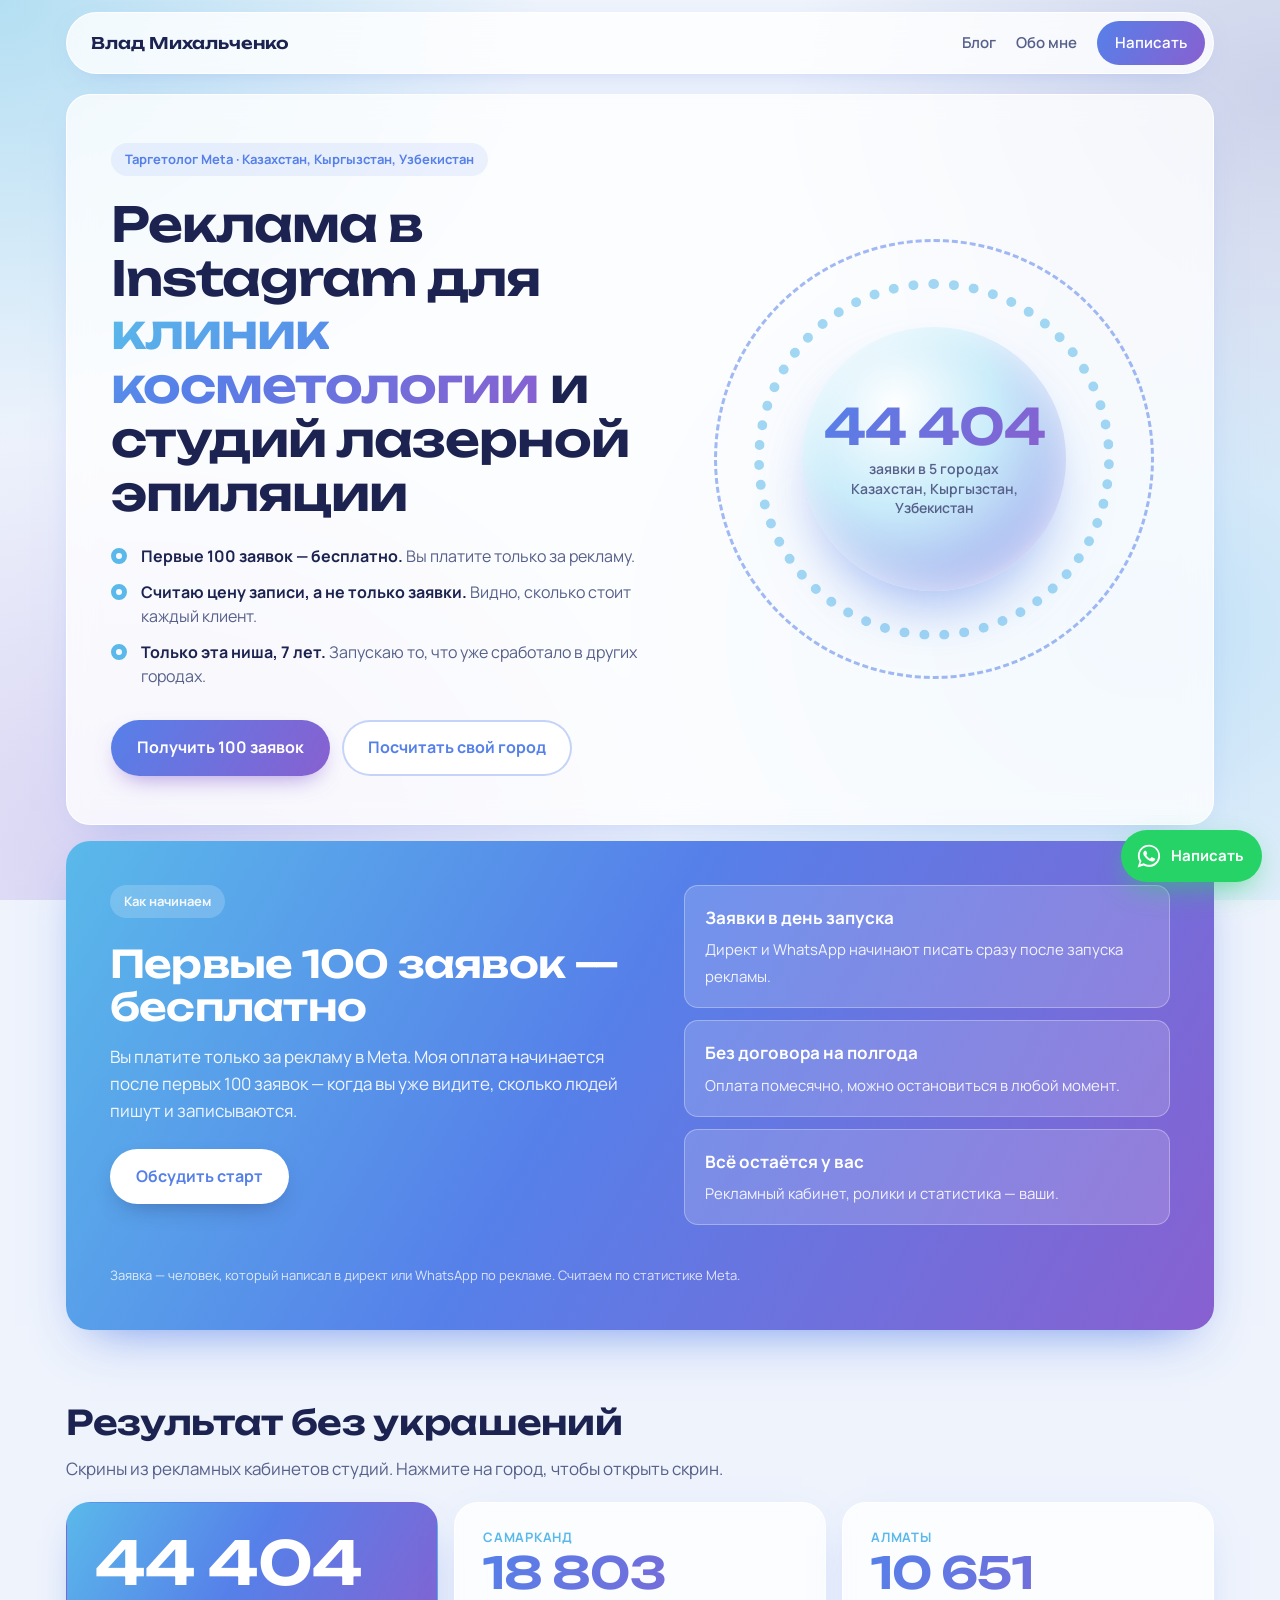
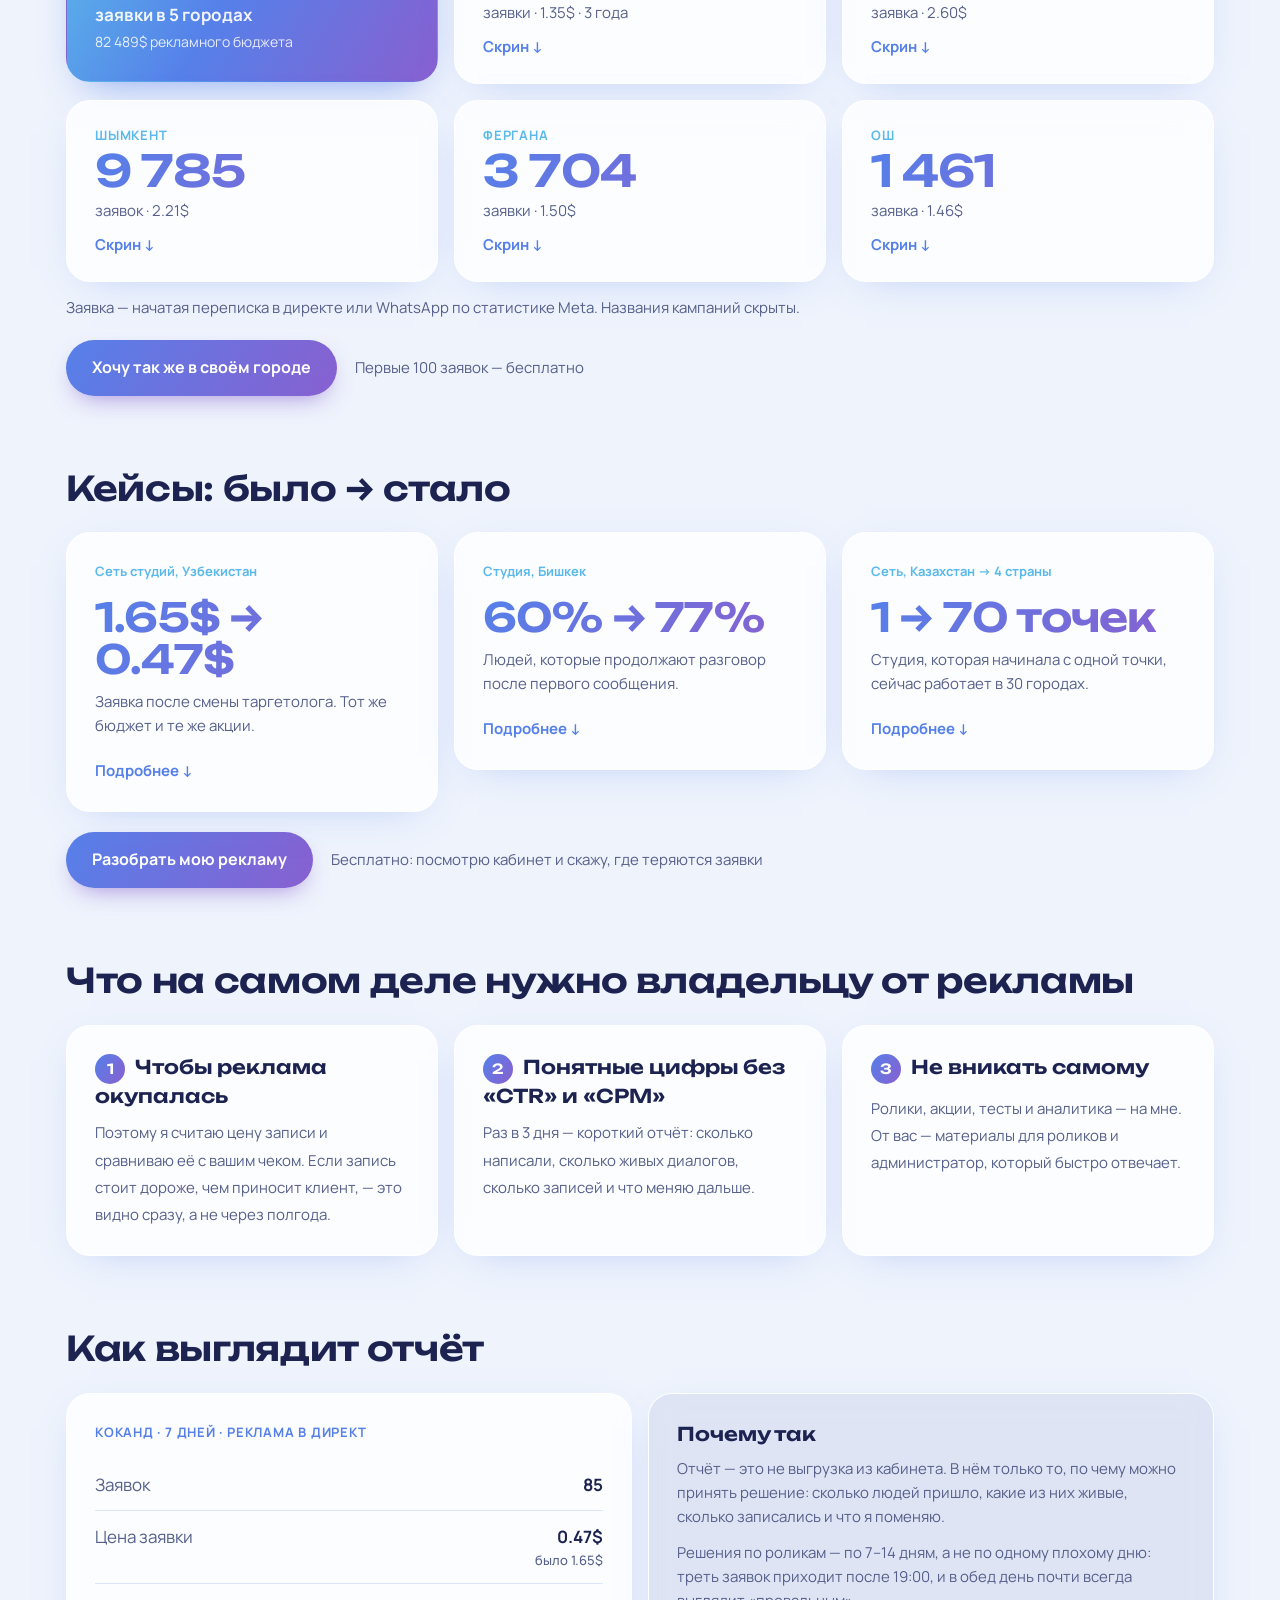
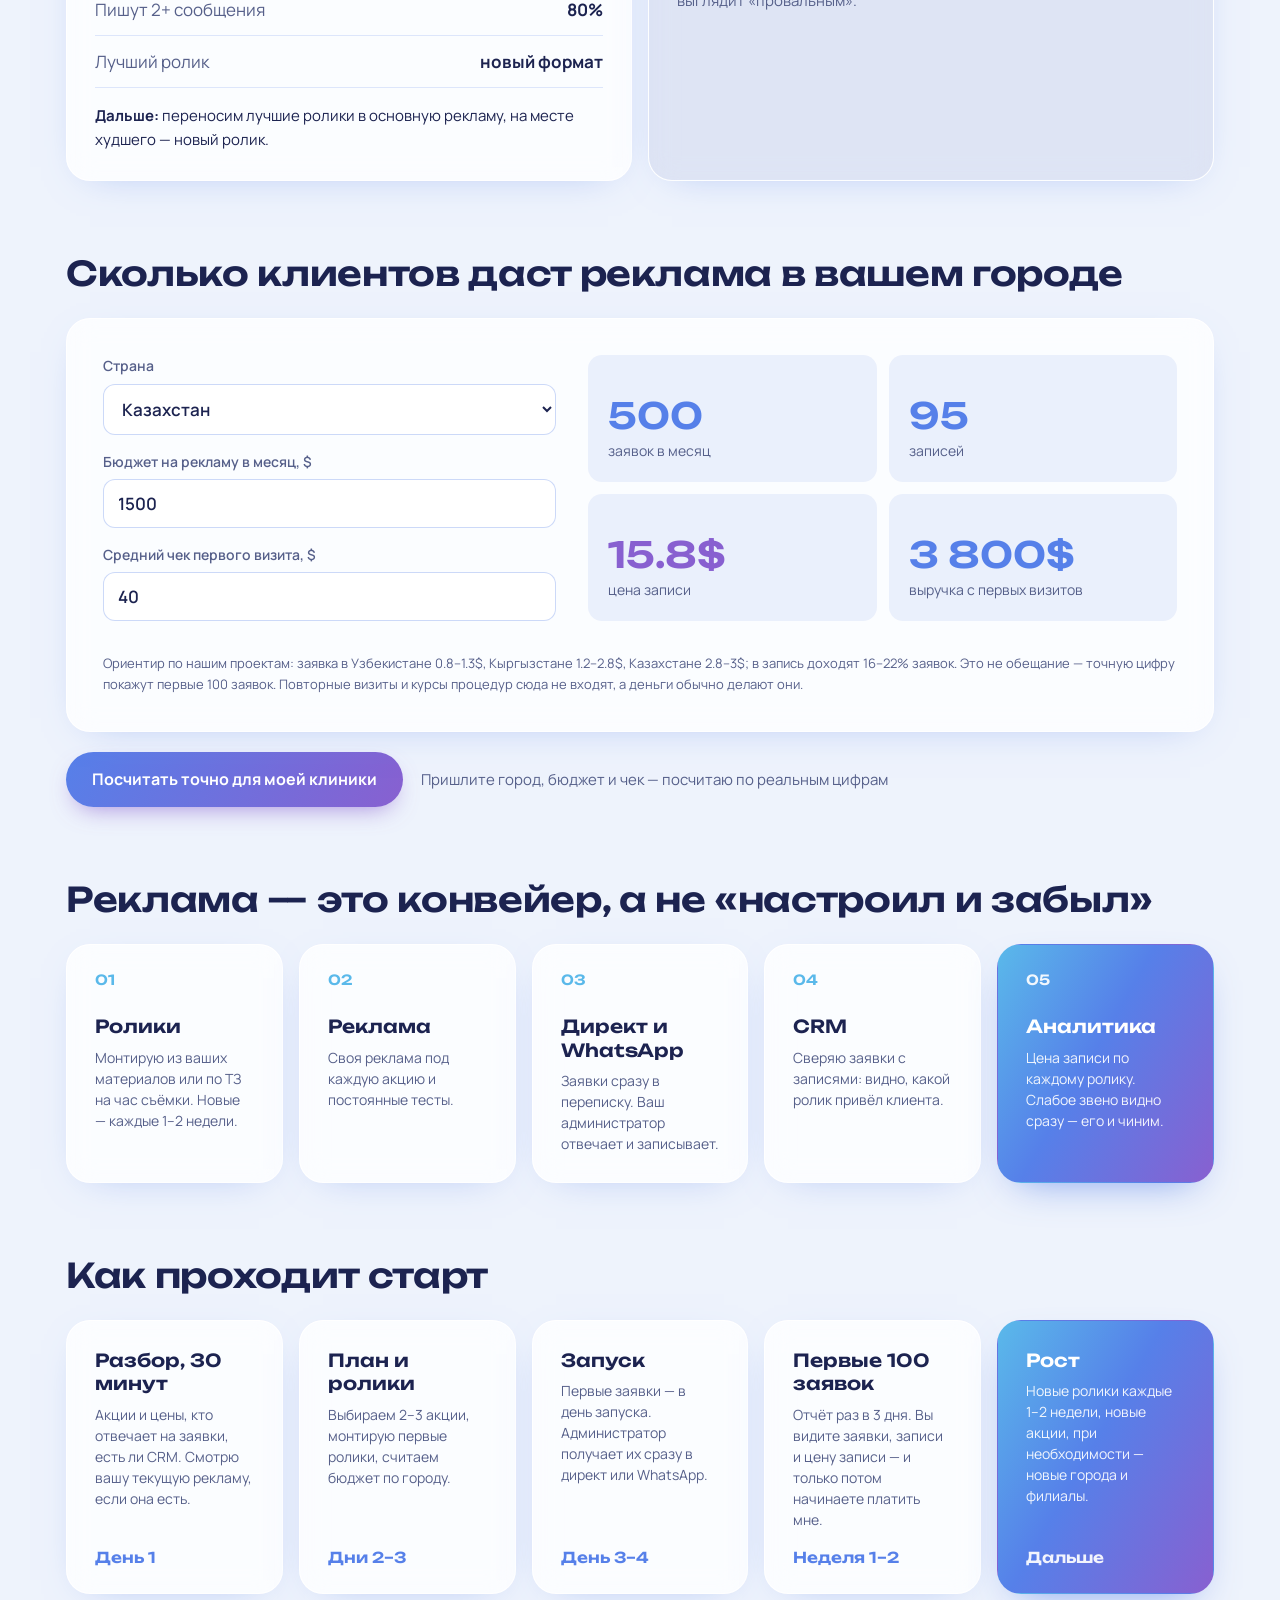
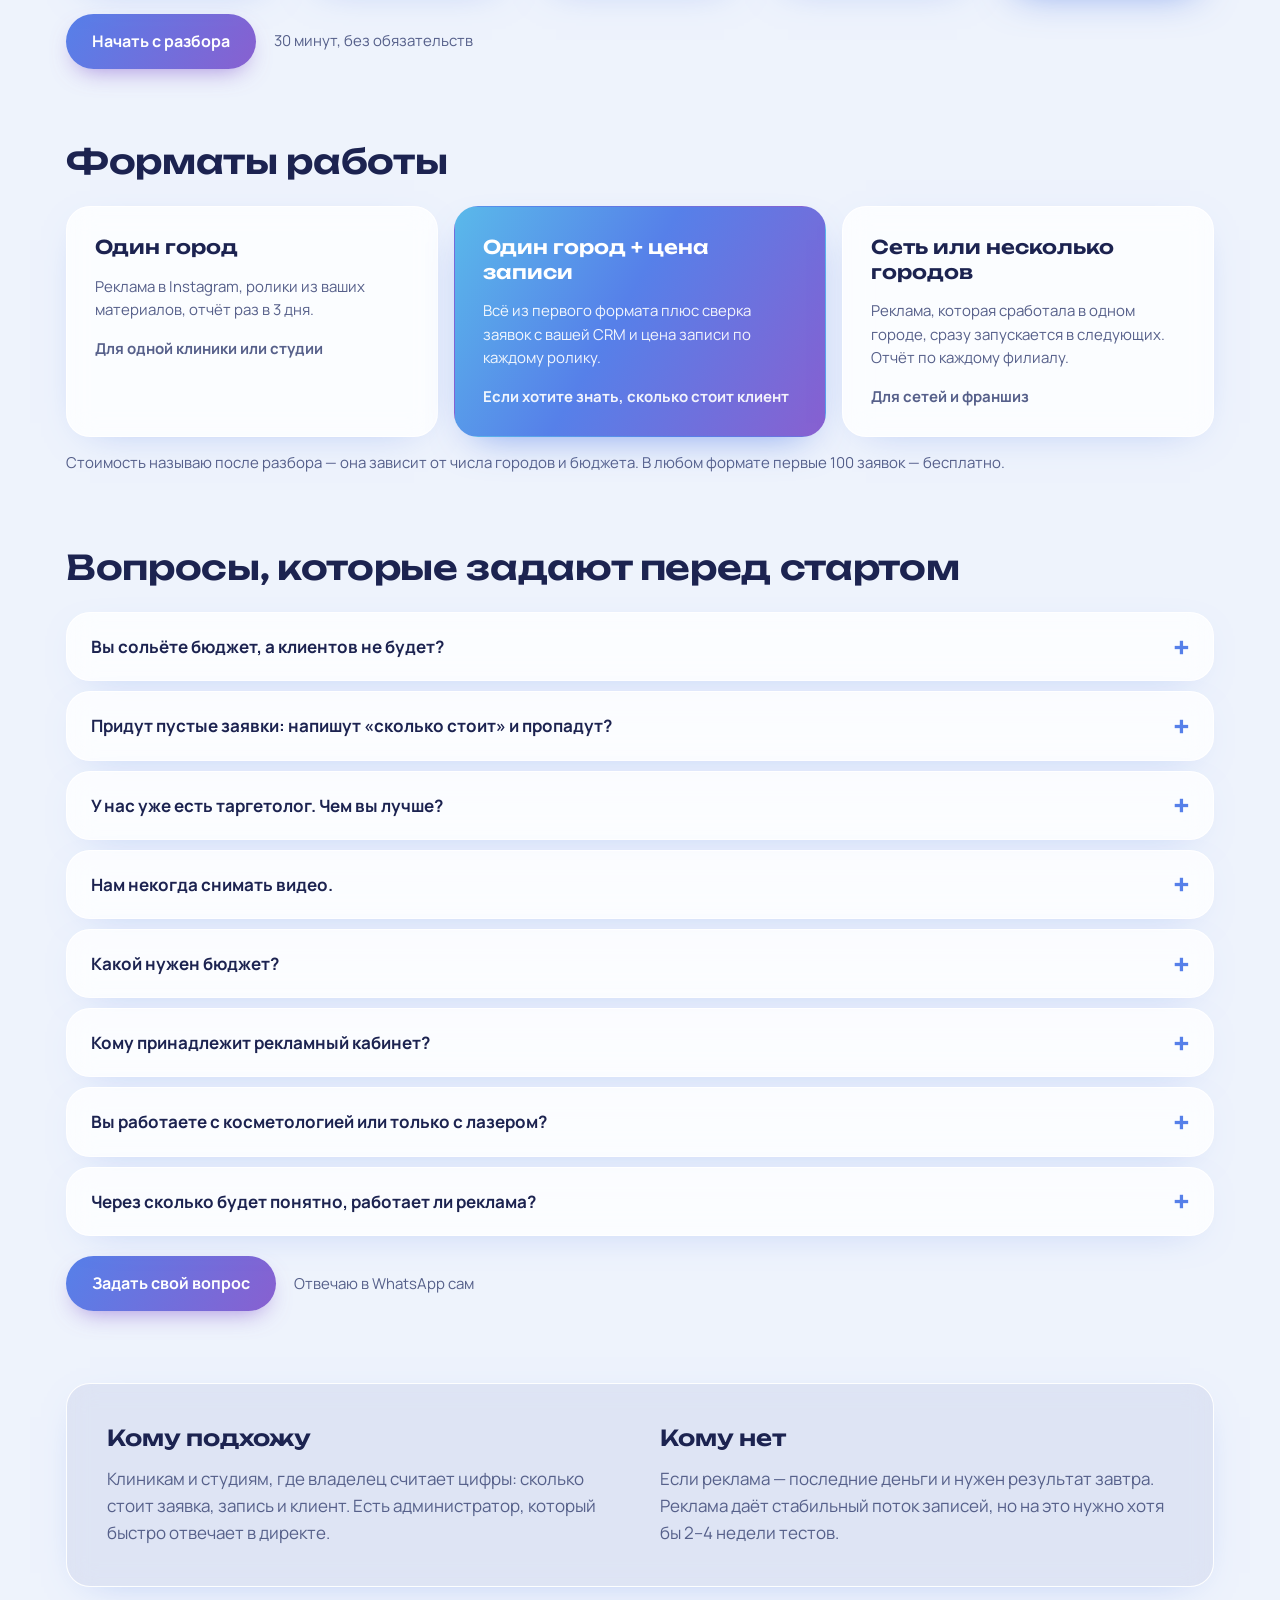
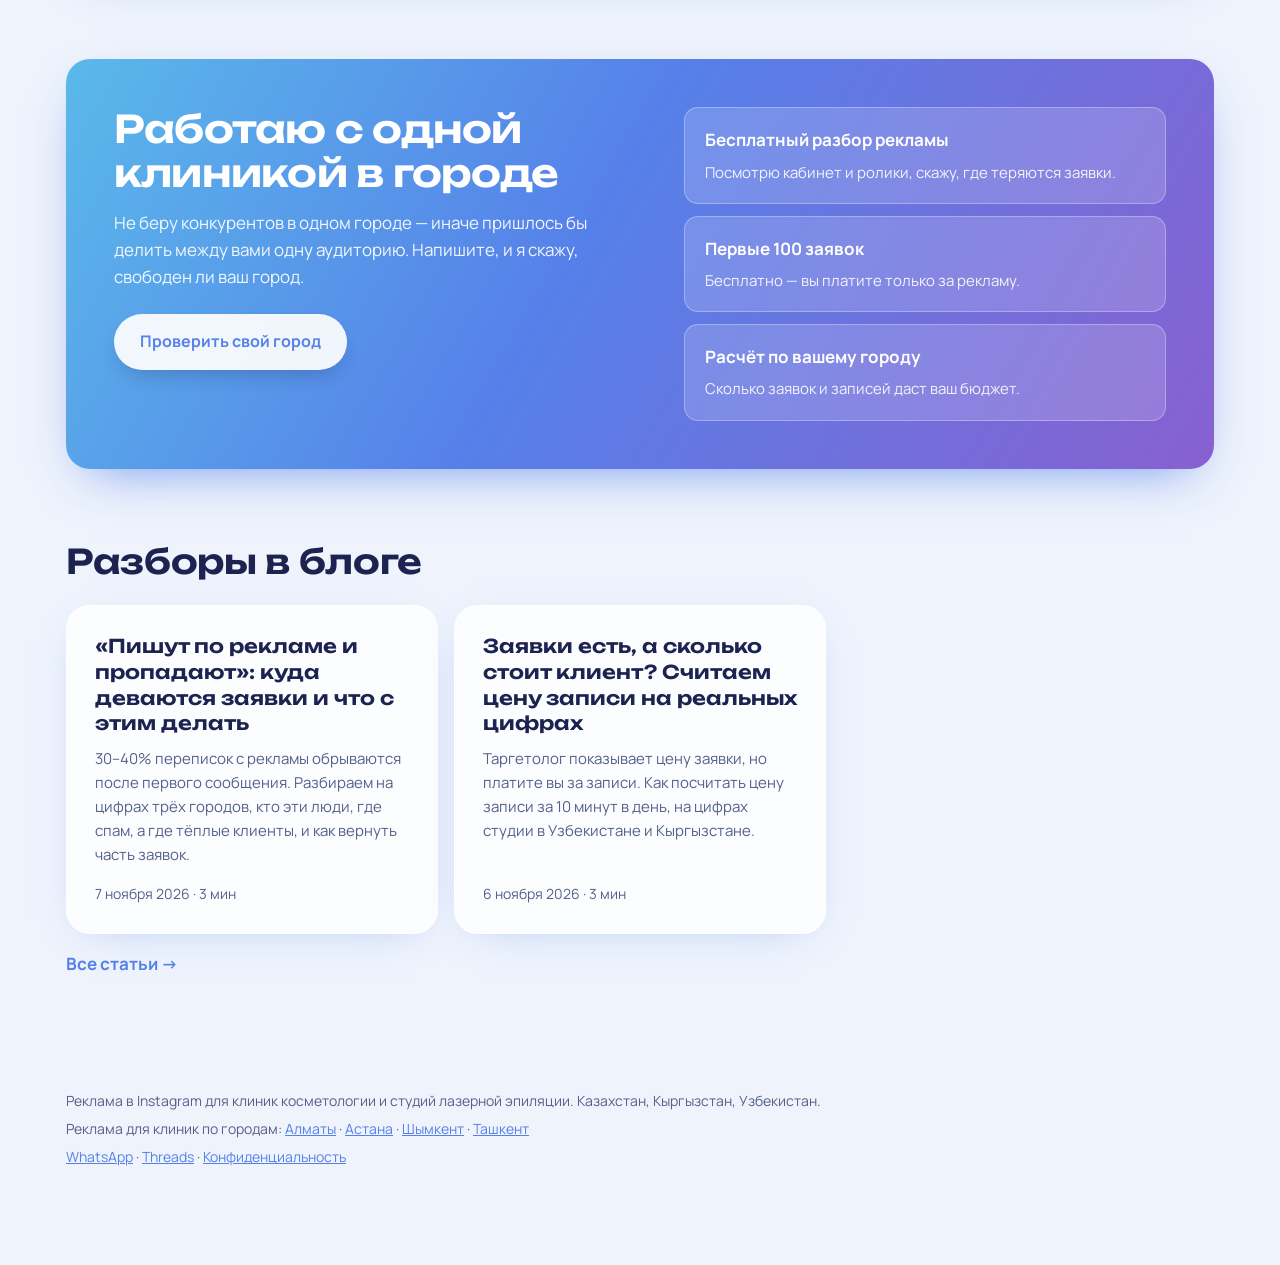
==== commit e0e0cf33: "Обновление сайта" ====
--- a/index.html
+++ b/index.html
@@ -264,7 +264,9 @@
 </section>
 
 <h2 class="h2">Разборы в блоге</h2>
-<ul class="cards"><li class="card"><a href="/blog/cena-zapisi/">
+<ul class="cards"><li class="card"><a href="/blog/propadayut/">
+  <h2>«Пишут по рекламе и пропадают»: куда деваются заявки и что с этим делать</h2><p>30–40% переписок с рекламы обрываются после первого сообщения. Разбираем на цифрах трёх городов, кто эти люди, где спам, а где тёплые клиенты, и как вернуть часть заявок.</p>
+  <span class="meta">7 ноября 2026 · 3 мин</span></a><li class="card"><a href="/blog/cena-zapisi/">
   <h2>Заявки есть, а сколько стоит клиент? Считаем цену записи на реальных цифрах</h2><p>Таргетолог показывает цену заявки, но платите вы за записи. Как посчитать цену записи за 10 минут в день, на цифрах студии в Узбекистане и Кыргызстане.</p>
   <span class="meta">6 ноября 2026 · 3 мин</span></a></li></ul>
 <p class="more"><a href="/blog/">Все статьи →</a></p>
